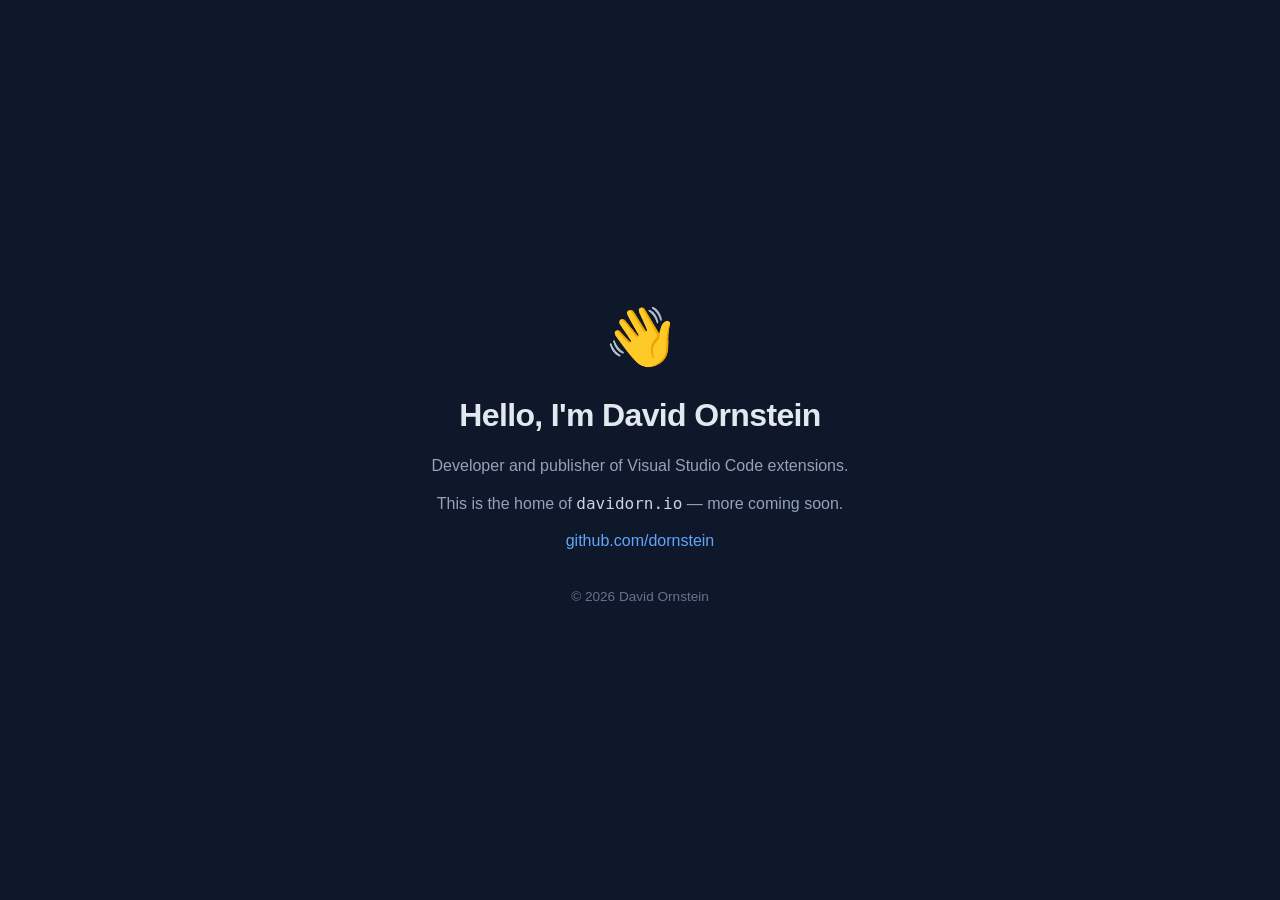
==== index.html @ f178be1e "Initial placeholder site for davidorn.io Co-Authored-By: Claude Opus 4.8 <noreply@anthropic.com>" ====
<!DOCTYPE html>
<html lang="en">
<head>
  <meta charset="utf-8" />
  <meta name="viewport" content="width=device-width, initial-scale=1" />
  <title>David Ornstein</title>
  <meta name="description" content="David Ornstein — developer and Visual Studio Code extension publisher." />
  <link rel="icon" href="data:image/svg+xml,<svg xmlns=%22http://www.w3.org/2000/svg%22 viewBox=%220 0 100 100%22><text y=%22.9em%22 font-size=%2290%22>👋</text></svg>" />
  <style>
    :root { color-scheme: light dark; }
    * { box-sizing: border-box; }
    body {
      margin: 0;
      min-height: 100vh;
      display: grid;
      place-items: center;
      font-family: -apple-system, BlinkMacSystemFont, "Segoe UI", Roboto, Helvetica, Arial, sans-serif;
      background: #0f172a;
      color: #e2e8f0;
      line-height: 1.6;
    }
    main {
      max-width: 36rem;
      padding: 2rem 1.5rem;
      text-align: center;
    }
    .wave { font-size: 3.5rem; display: block; margin-bottom: 0.5rem; }
    h1 { font-size: 2rem; margin: 0 0 0.5rem; letter-spacing: -0.02em; }
    p { margin: 0.75rem 0; color: #94a3b8; }
    a { color: #60a5fa; text-decoration: none; }
    a:hover { text-decoration: underline; }
    .domain { font-family: ui-monospace, "SF Mono", Menlo, Consolas, monospace; color: #cbd5e1; }
    footer { margin-top: 2rem; font-size: 0.85rem; color: #64748b; }
  </style>
</head>
<body>
  <main>
    <span class="wave" role="img" aria-label="waving hand">👋</span>
    <h1>Hello, I'm David Ornstein</h1>
    <p>Developer and publisher of Visual Studio Code extensions.</p>
    <p>This is the home of <span class="domain">davidorn.io</span> — more coming soon.</p>
    <p><a href="https://github.com/dornstein">github.com/dornstein</a></p>
    <footer>© <span id="year"></span> David Ornstein</footer>
  </main>
  <script>document.getElementById("year").textContent = new Date().getFullYear();</script>
</body>
</html>
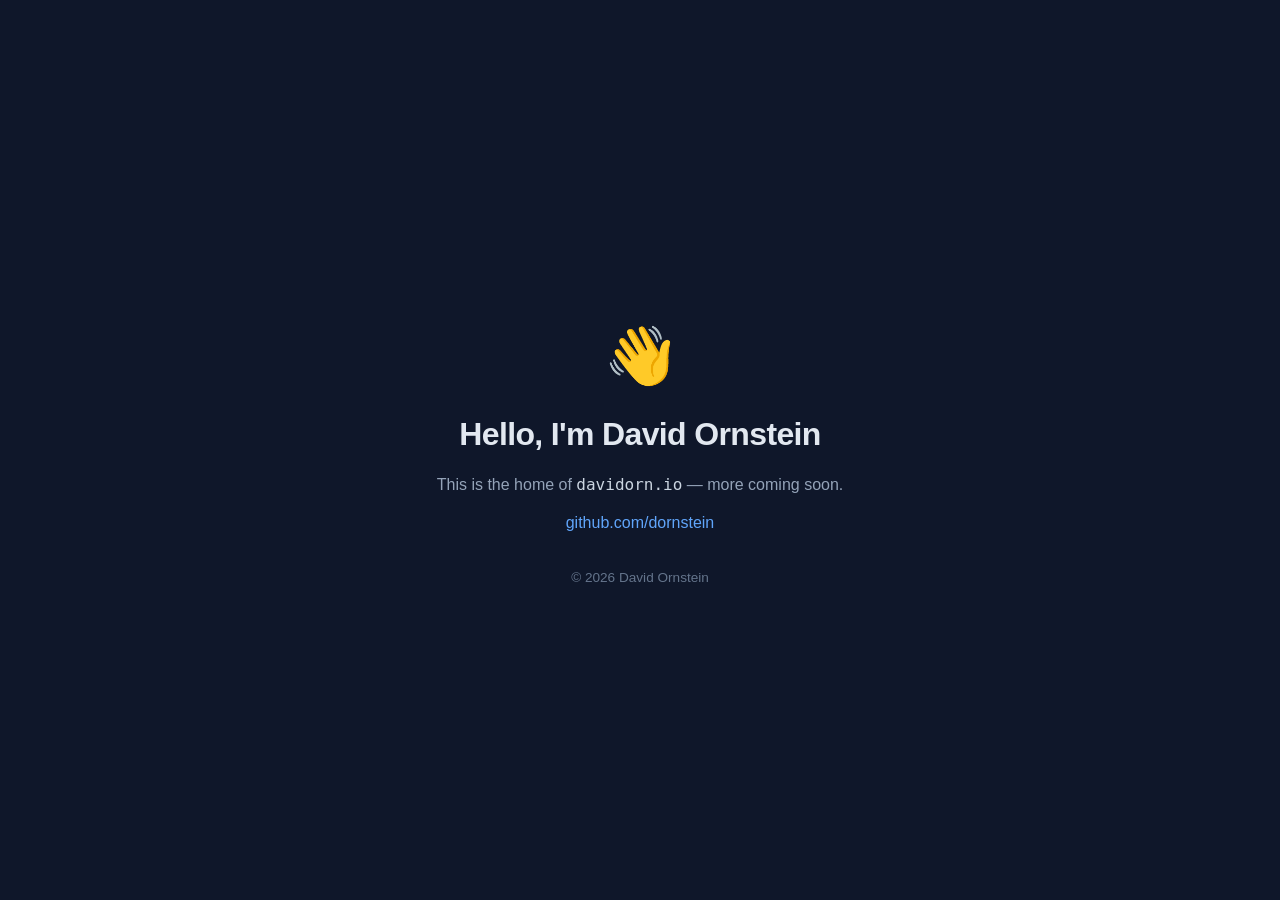
==== commit 6df5e9ec: "Remove VS Code publisher tagline from page Co-Authored-By: Claude Opus 4.8 <noreply@anthropic.com>" ====
--- a/index.html
+++ b/index.html
@@ -4,7 +4,7 @@
   <meta charset="utf-8" />
   <meta name="viewport" content="width=device-width, initial-scale=1" />
   <title>David Ornstein</title>
-  <meta name="description" content="David Ornstein — developer and Visual Studio Code extension publisher." />
+  <meta name="description" content="David Ornstein — personal site." />
   <link rel="icon" href="data:image/svg+xml,<svg xmlns=%22http://www.w3.org/2000/svg%22 viewBox=%220 0 100 100%22><text y=%22.9em%22 font-size=%2290%22>👋</text></svg>" />
   <style>
     :root { color-scheme: light dark; }
@@ -37,7 +37,6 @@
   <main>
     <span class="wave" role="img" aria-label="waving hand">👋</span>
     <h1>Hello, I'm David Ornstein</h1>
-    <p>Developer and publisher of Visual Studio Code extensions.</p>
     <p>This is the home of <span class="domain">davidorn.io</span> — more coming soon.</p>
     <p><a href="https://github.com/dornstein">github.com/dornstein</a></p>
     <footer>© <span id="year"></span> David Ornstein</footer>
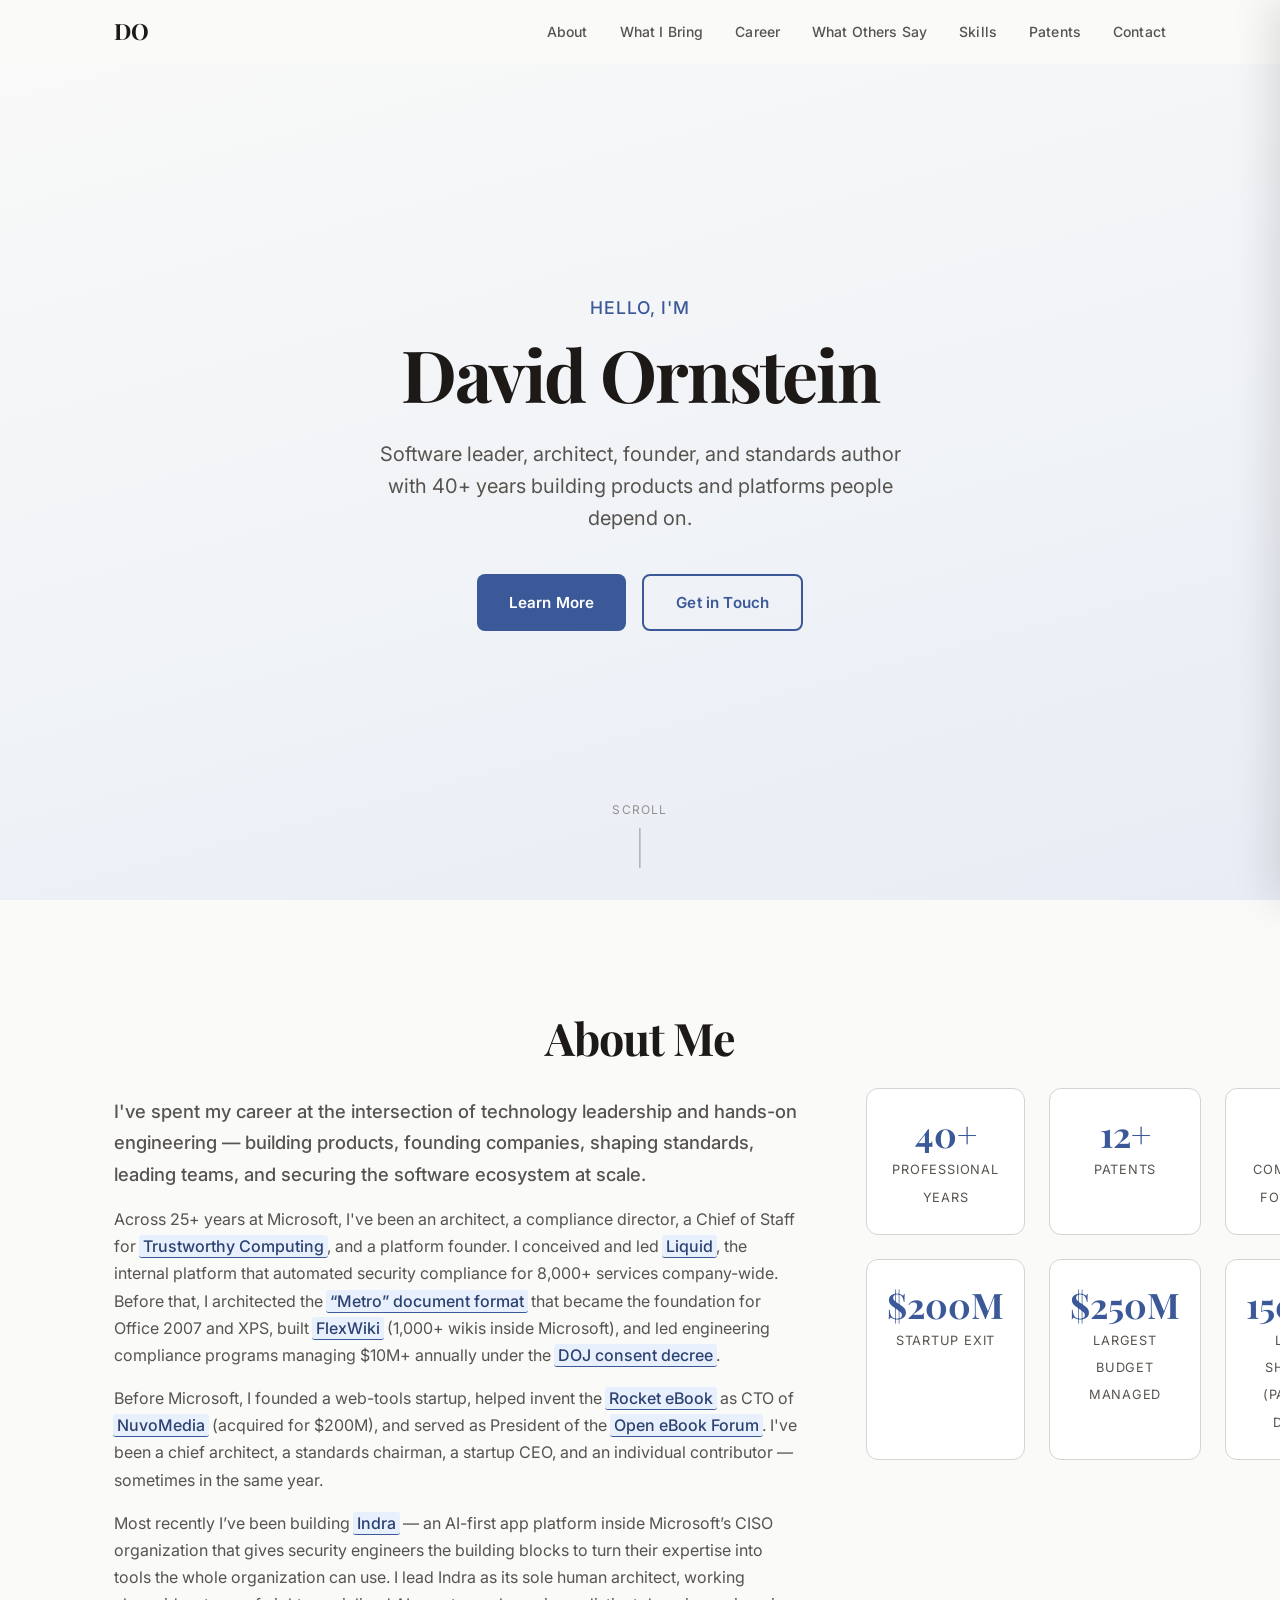
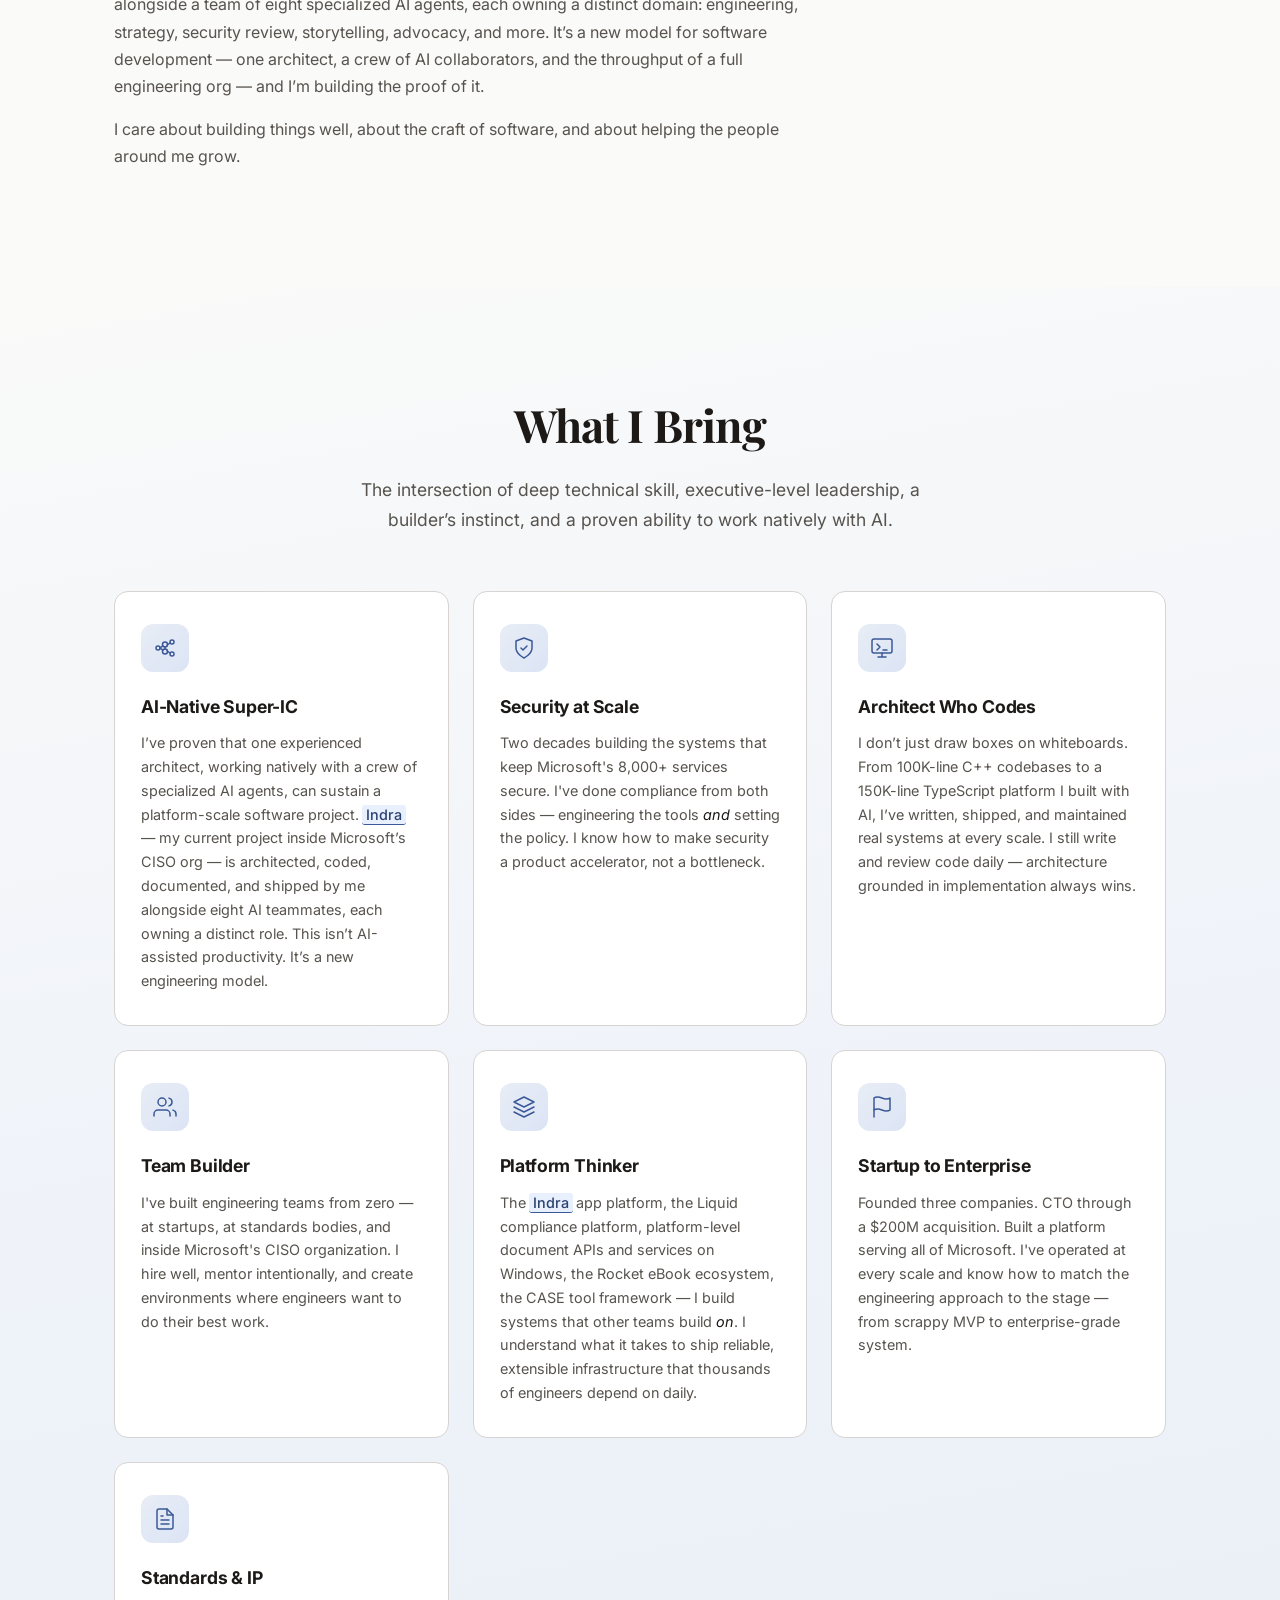
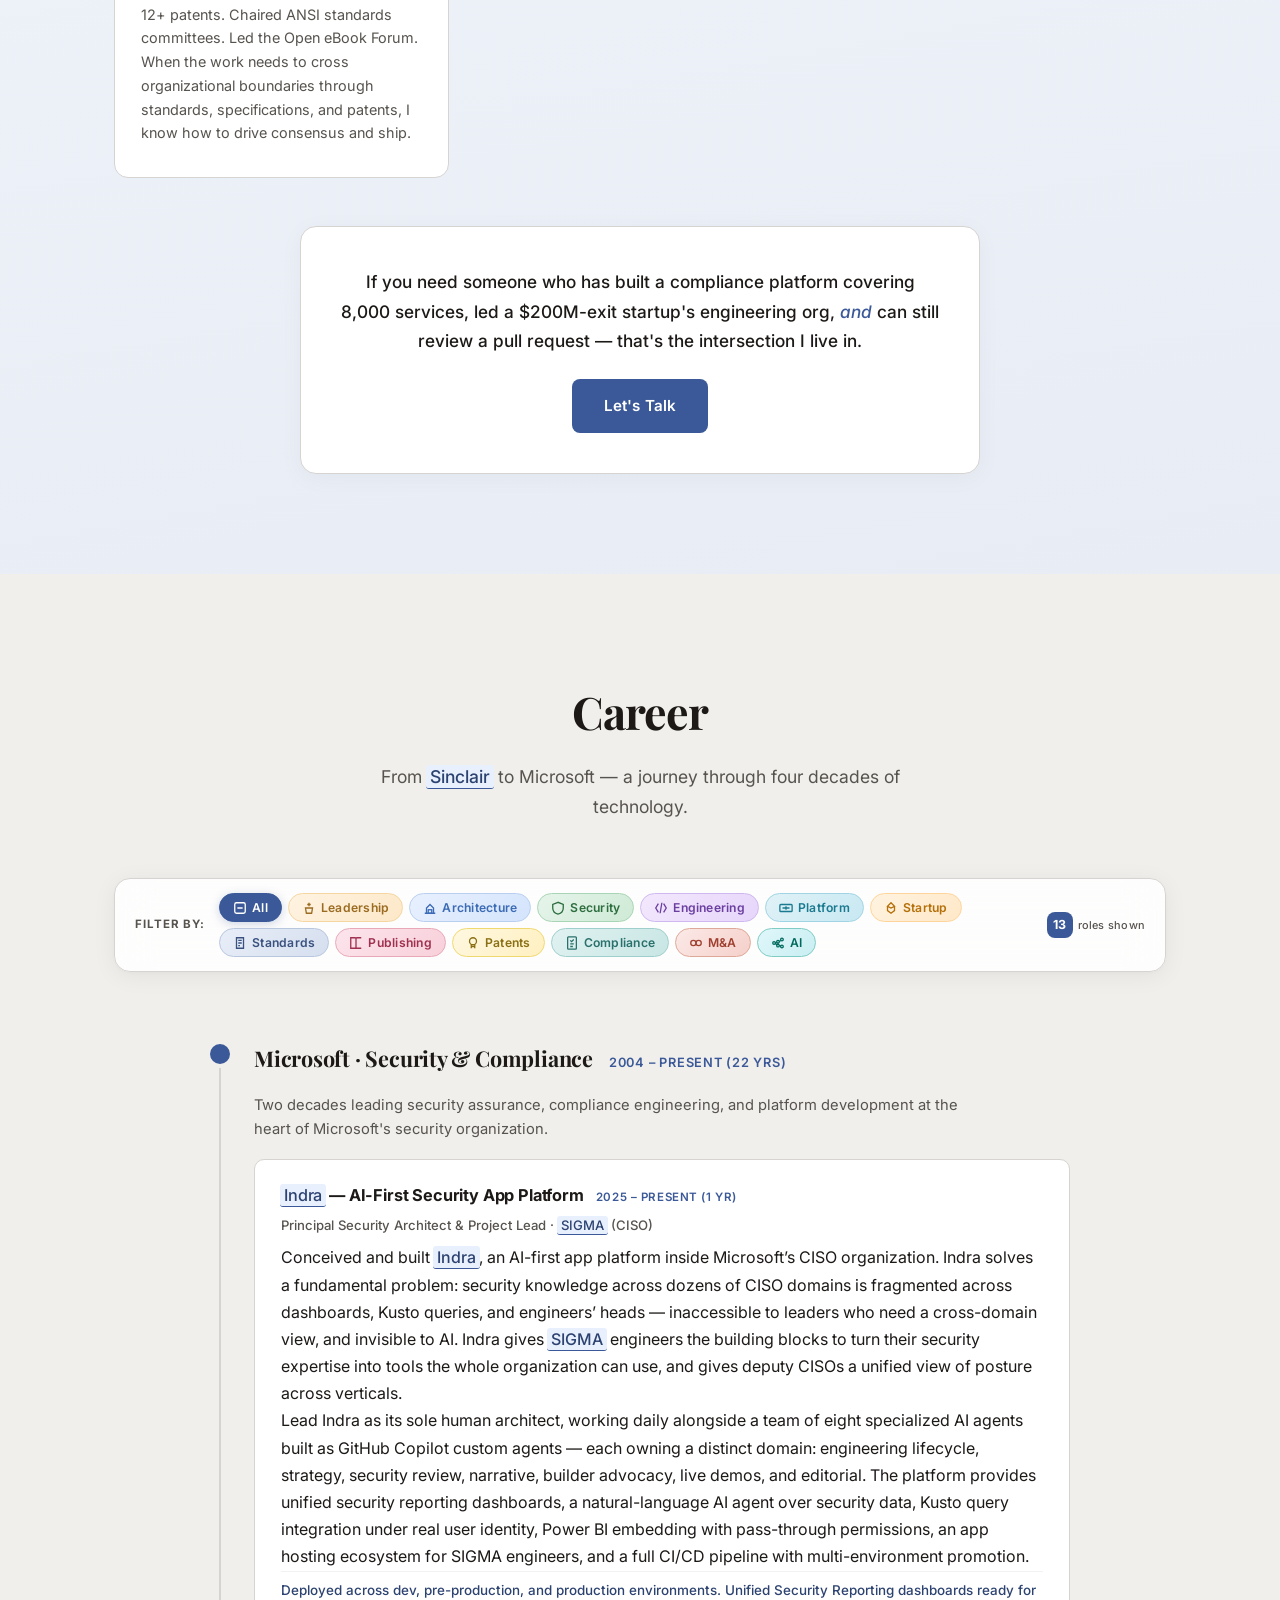
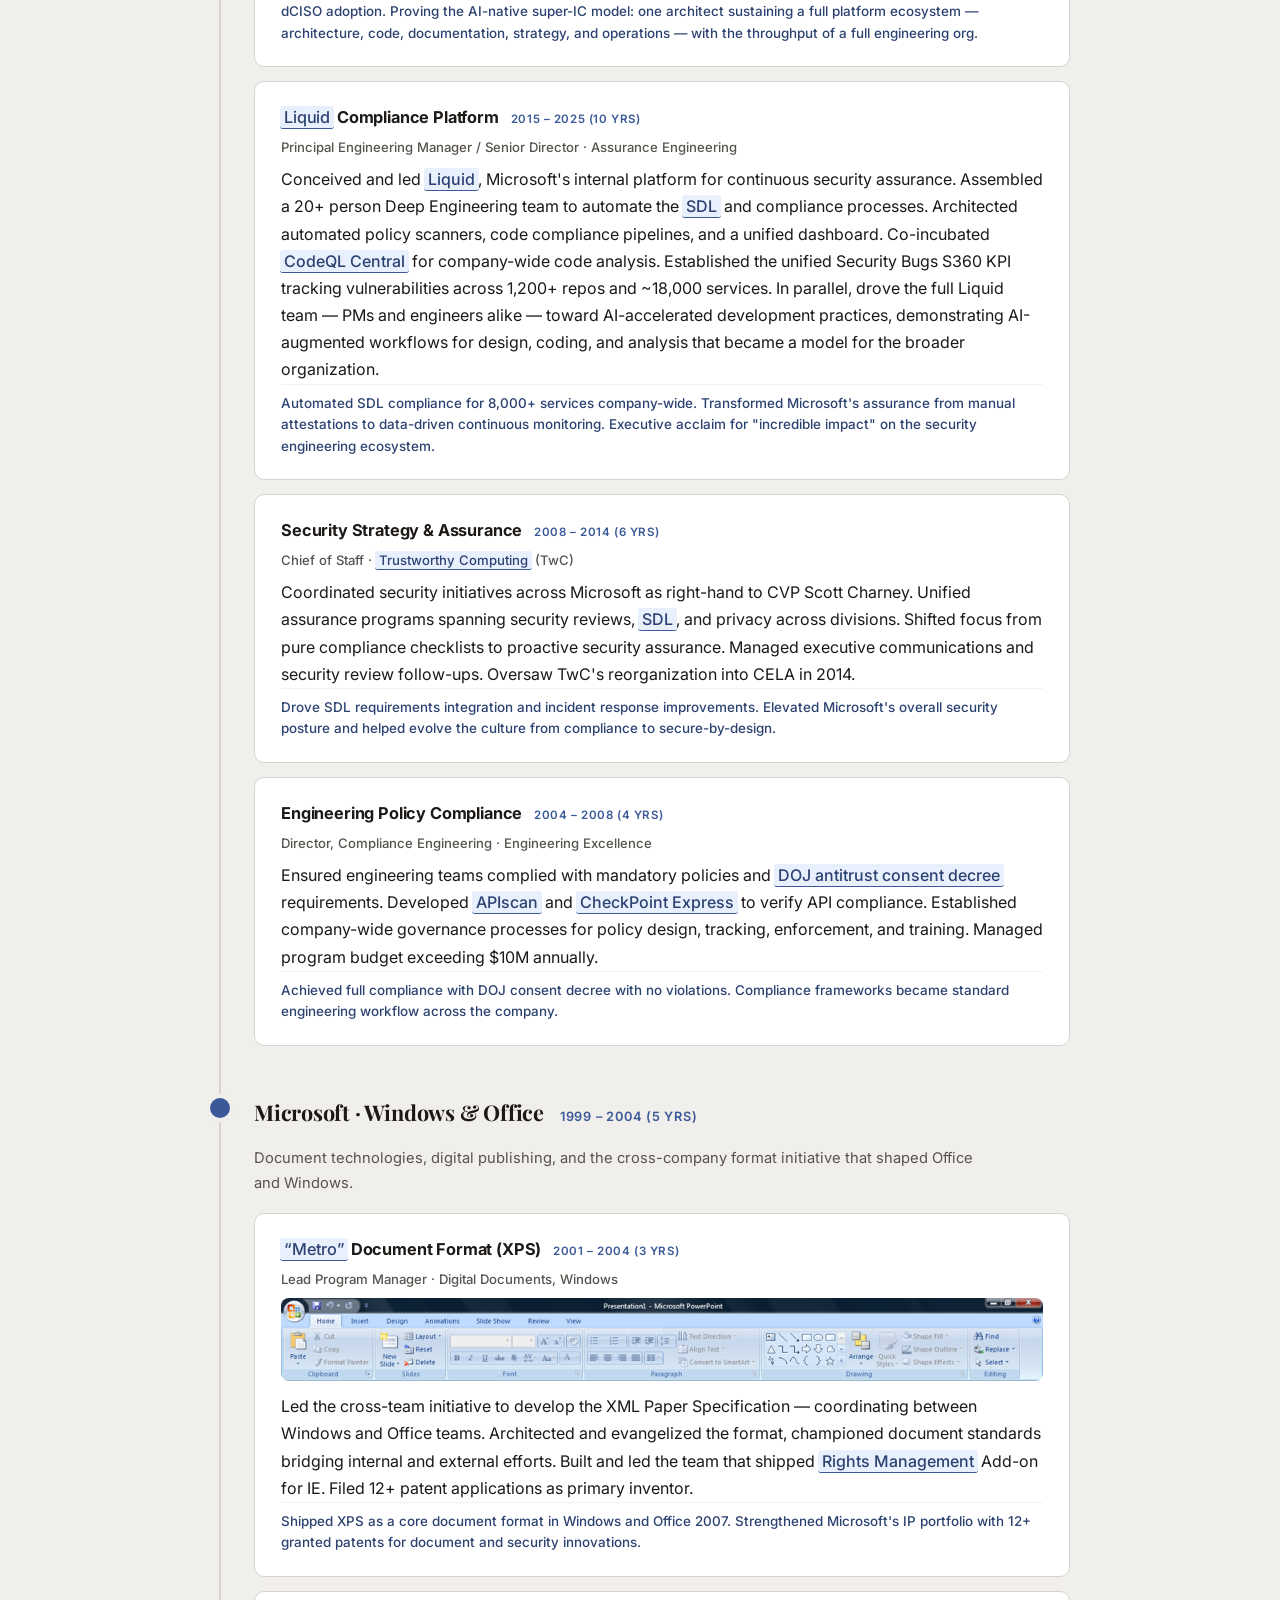
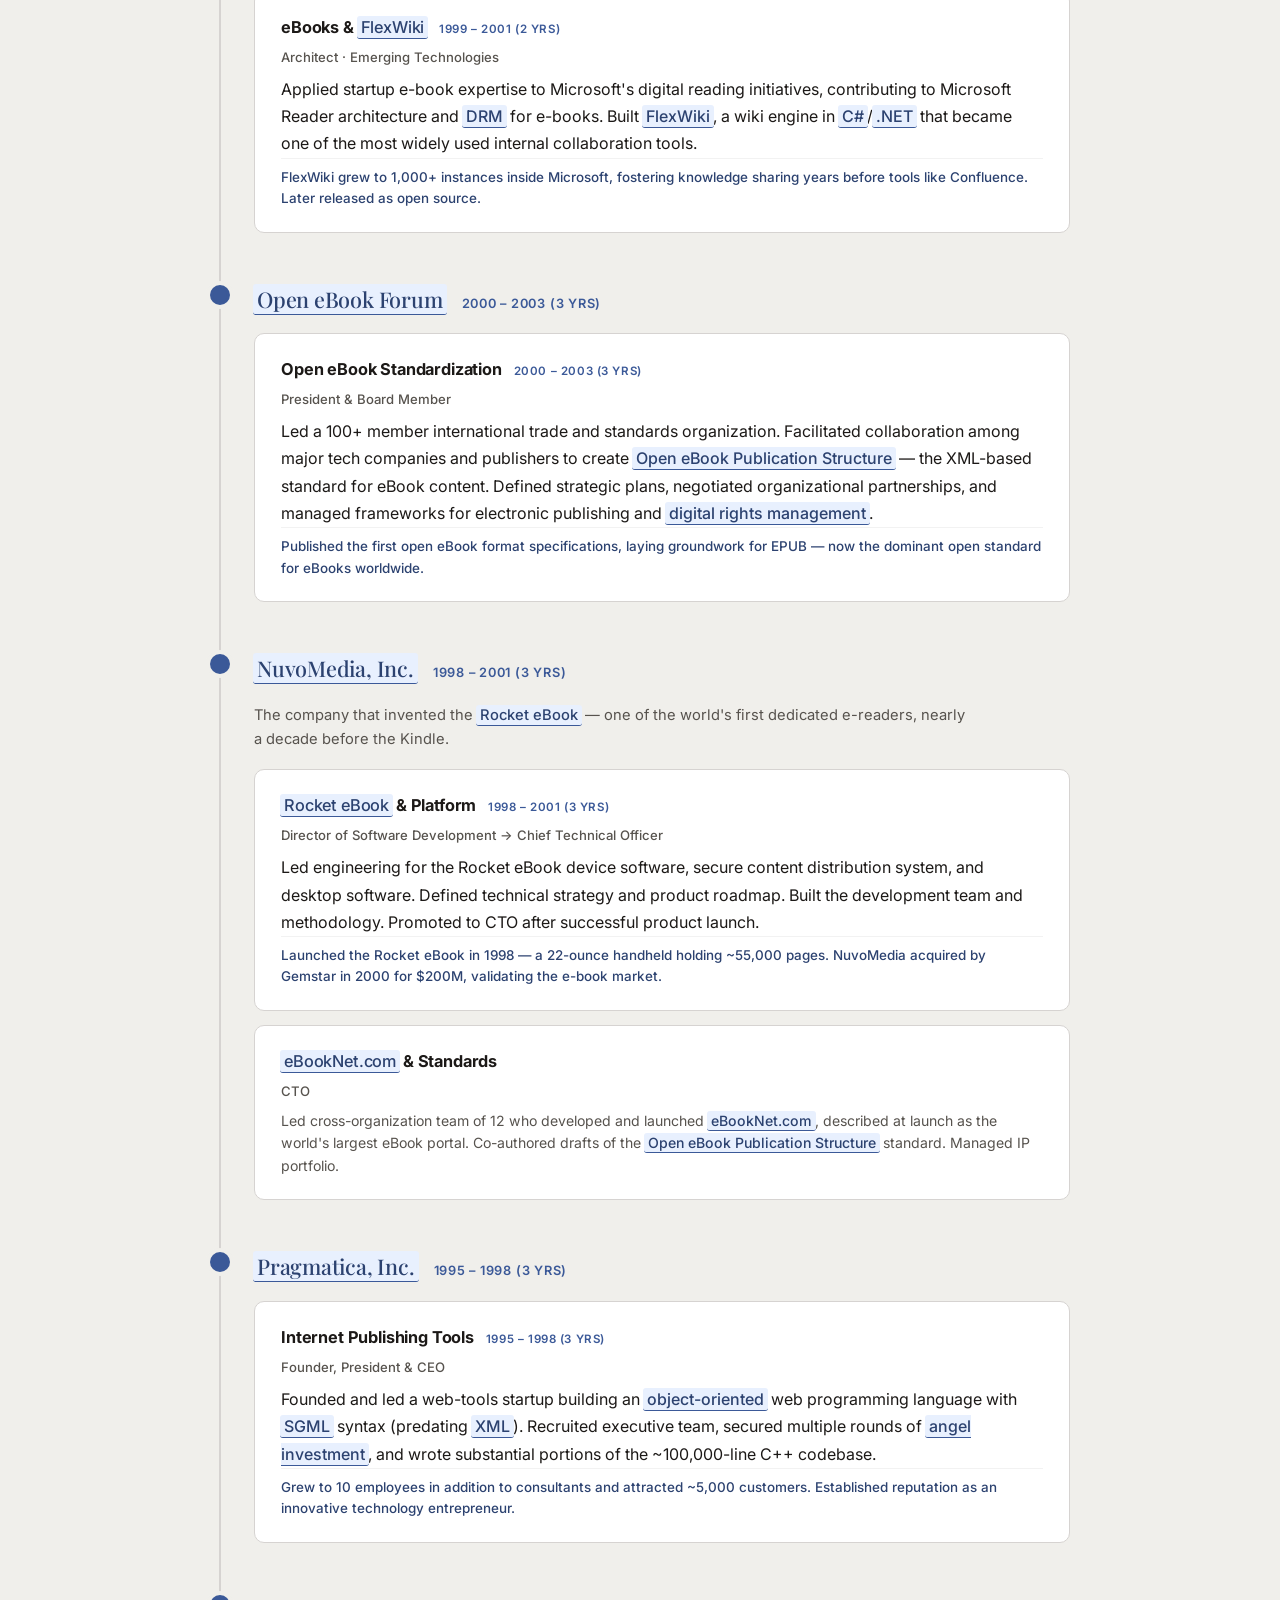
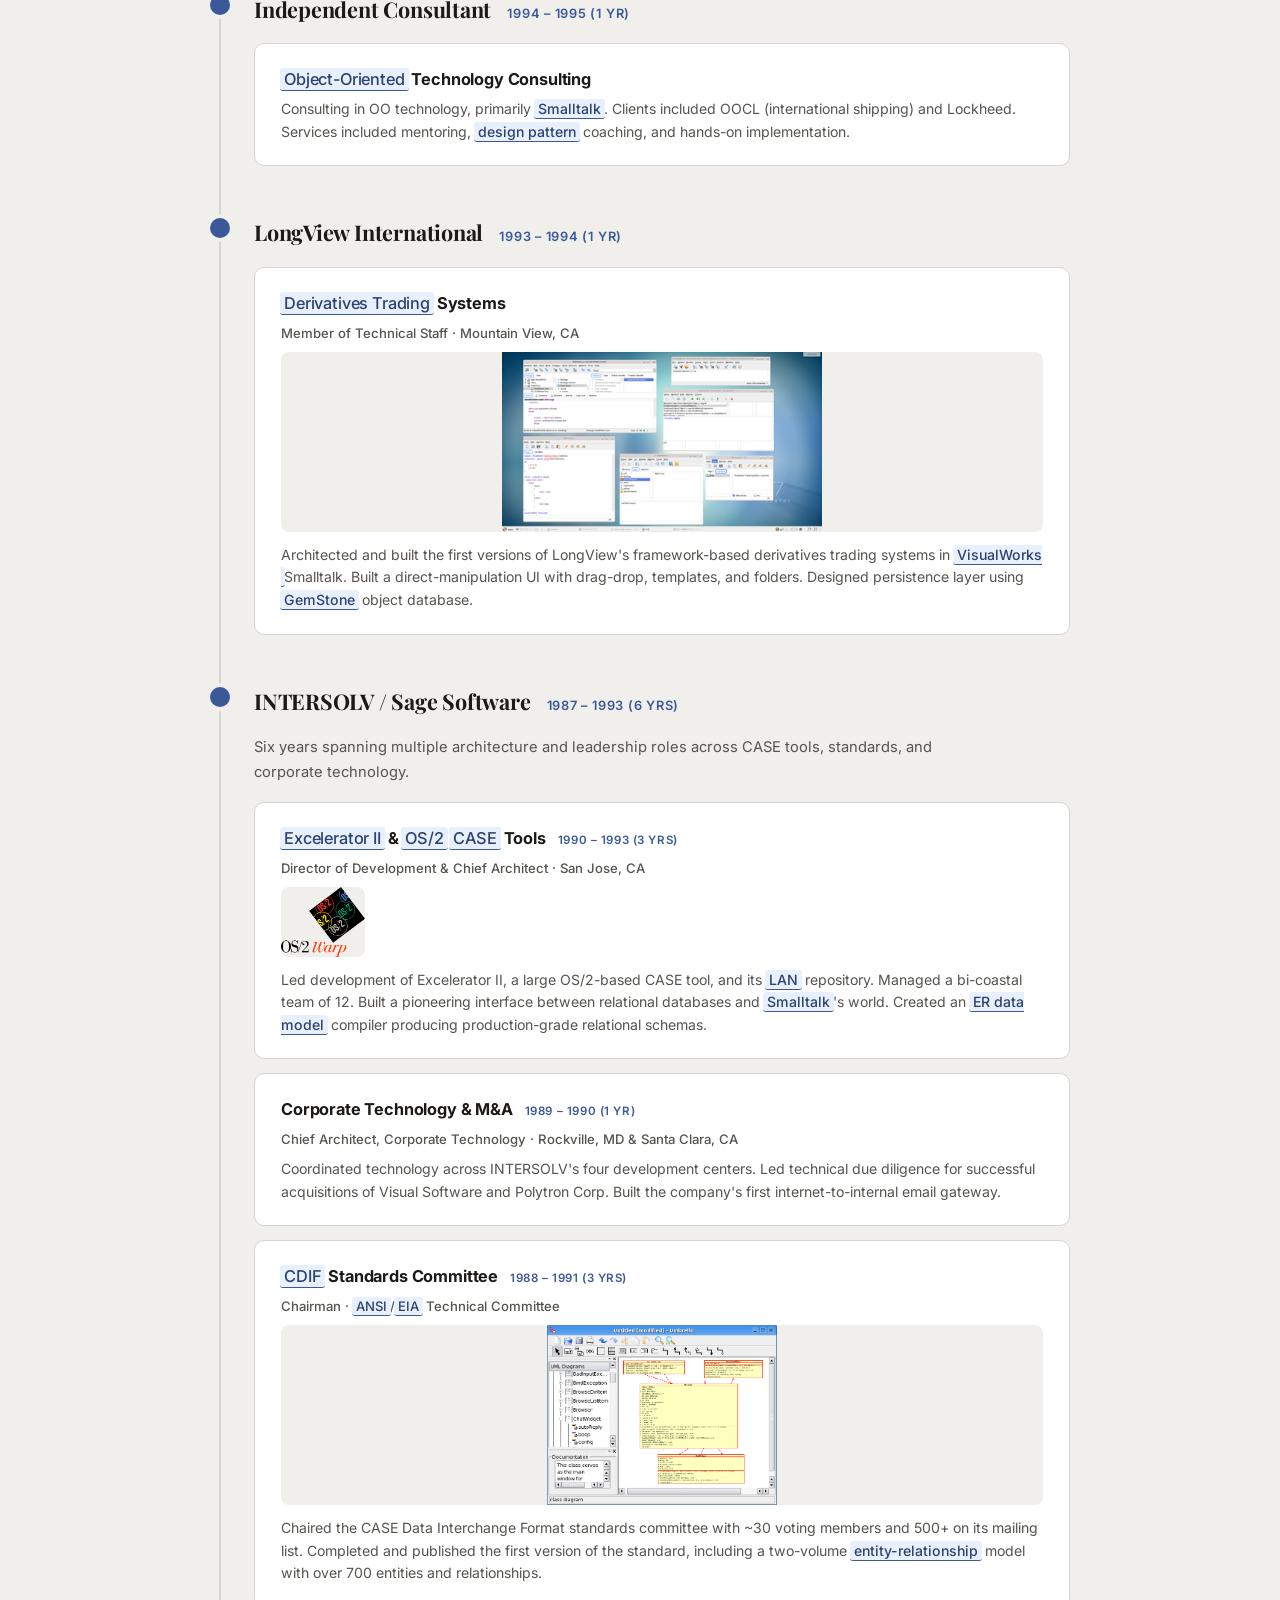
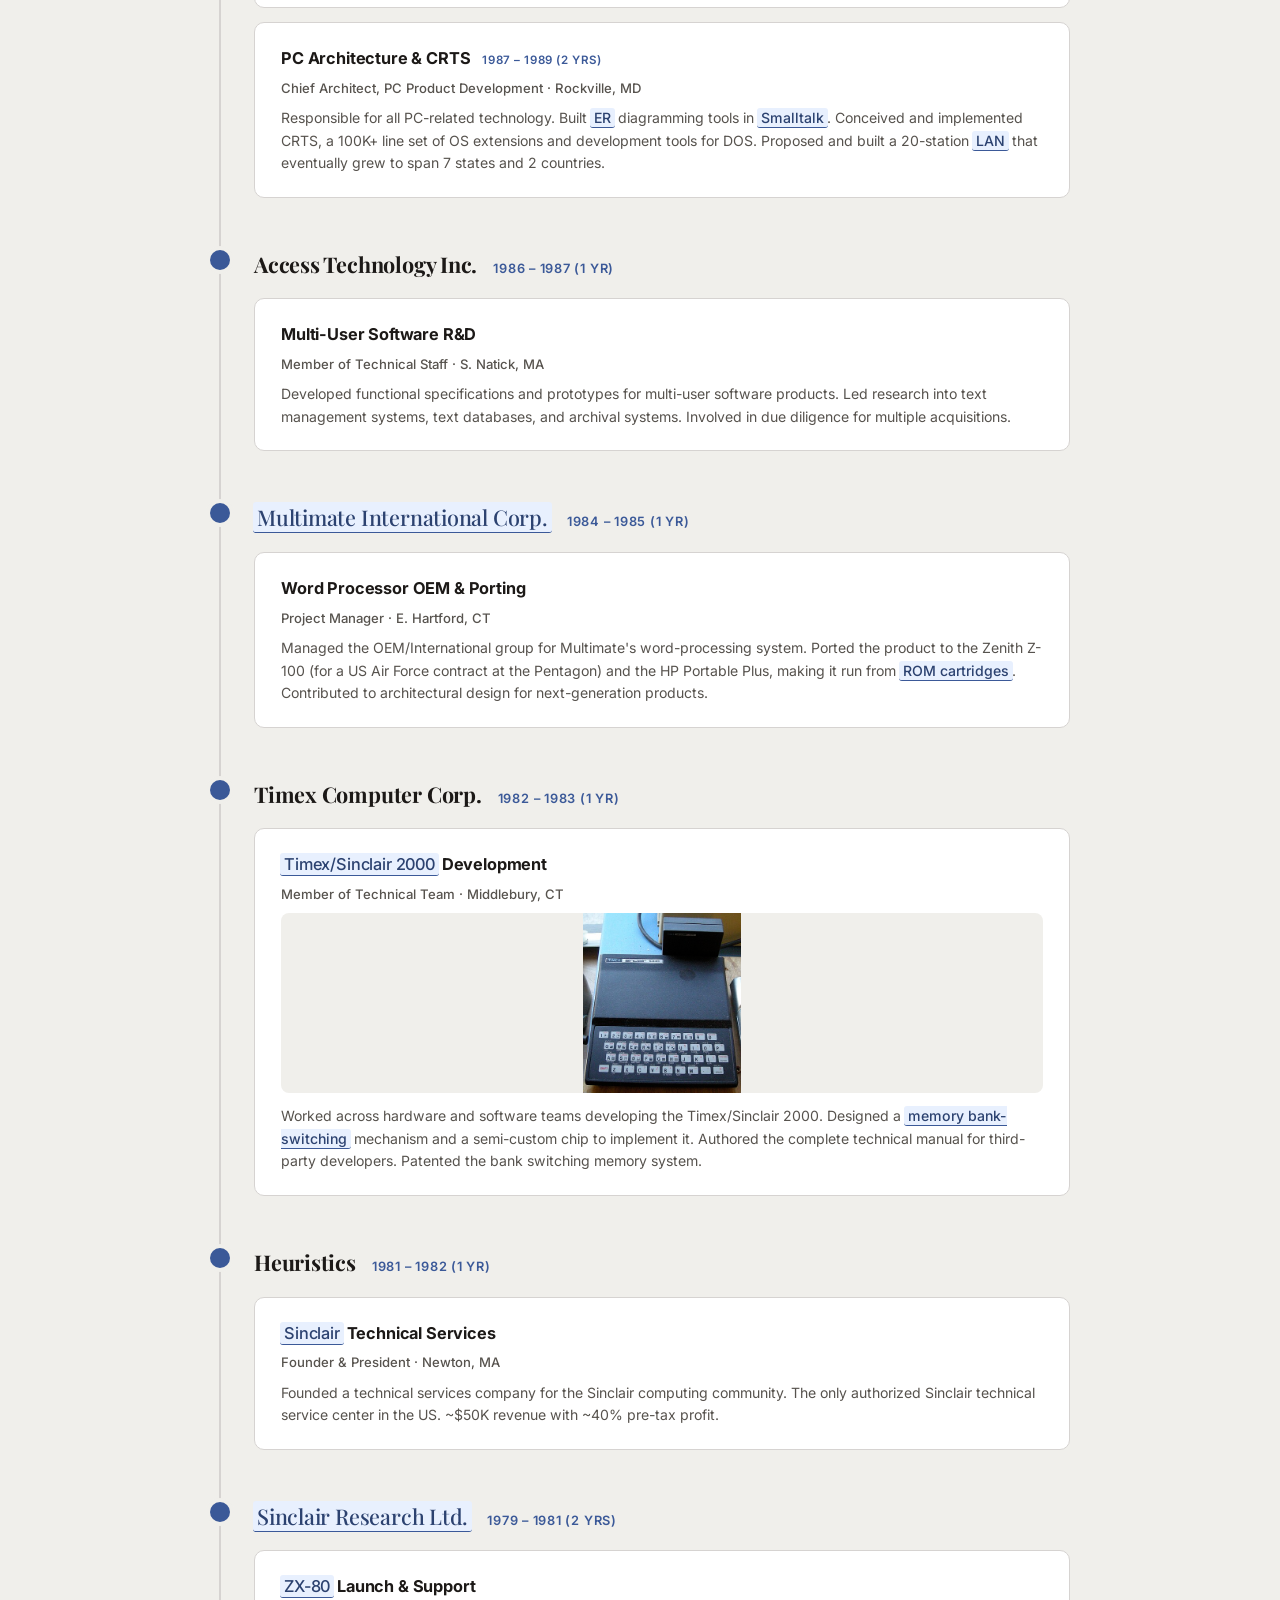
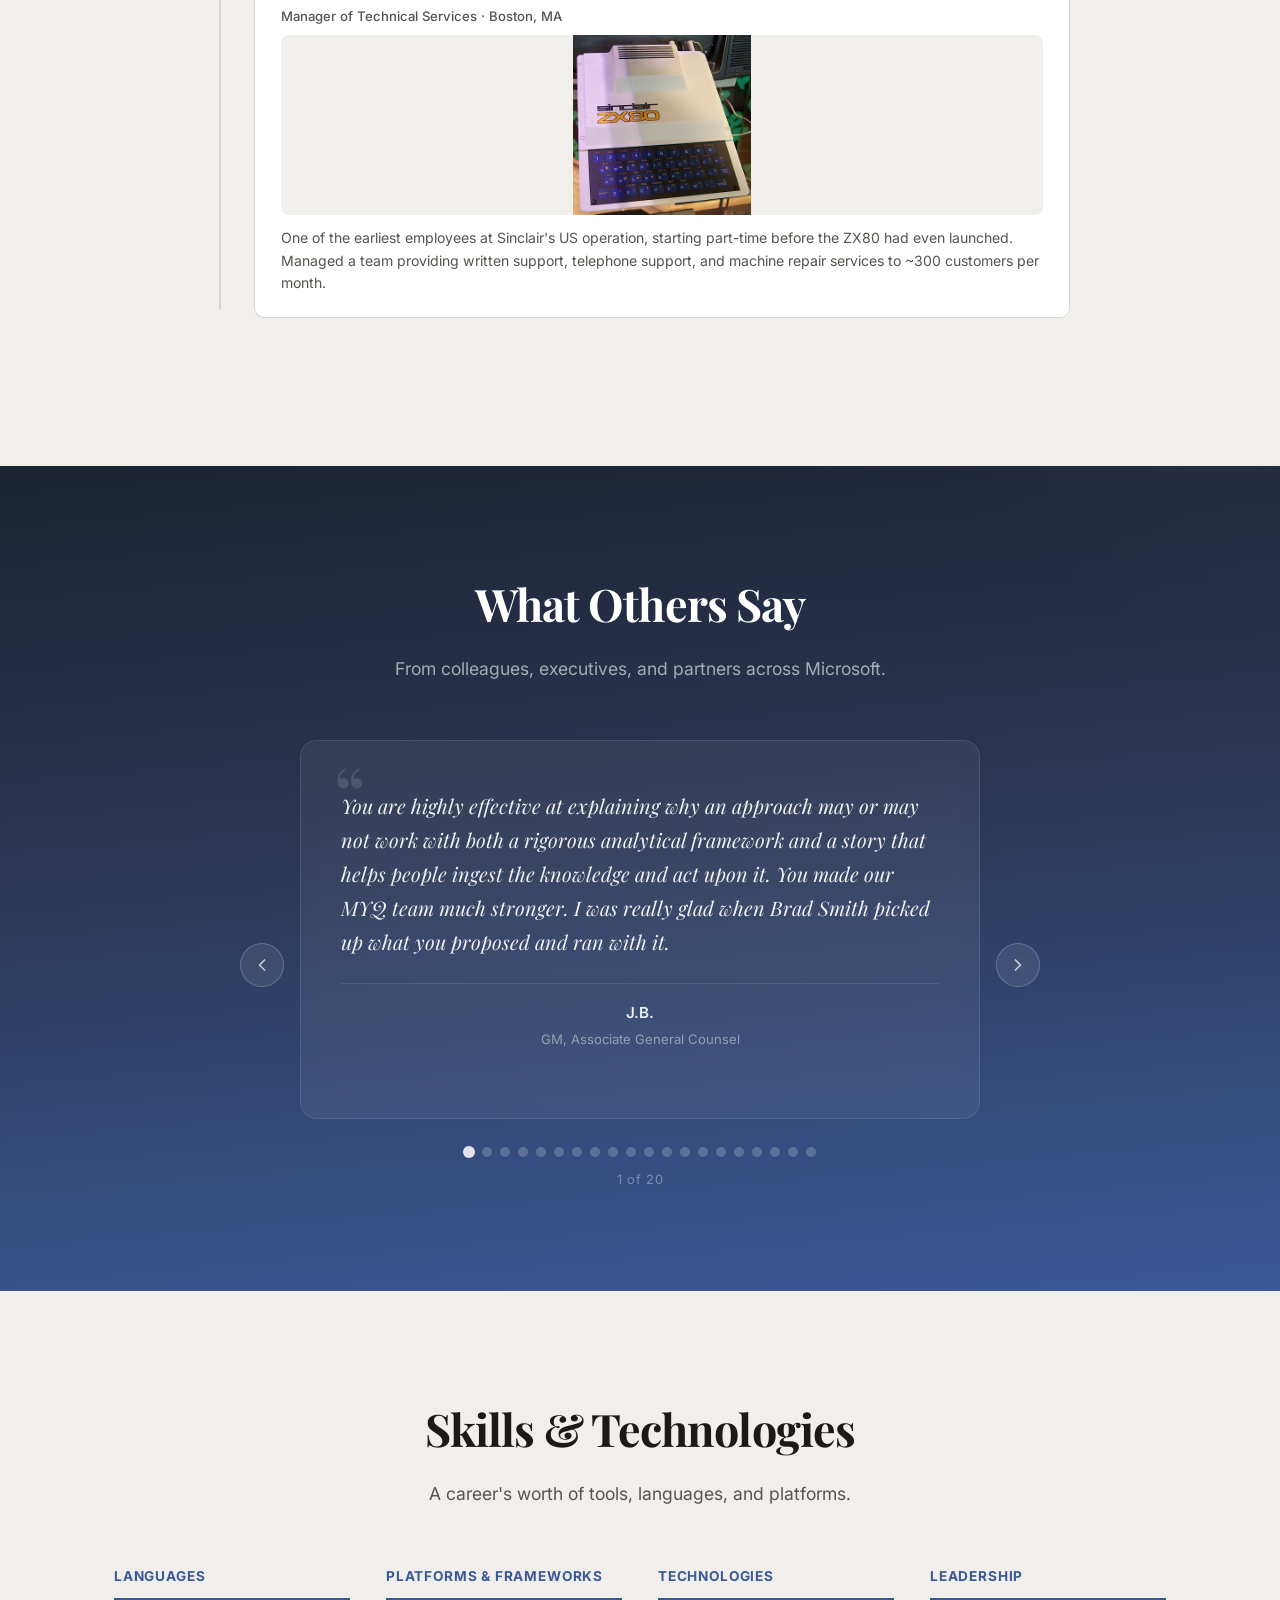
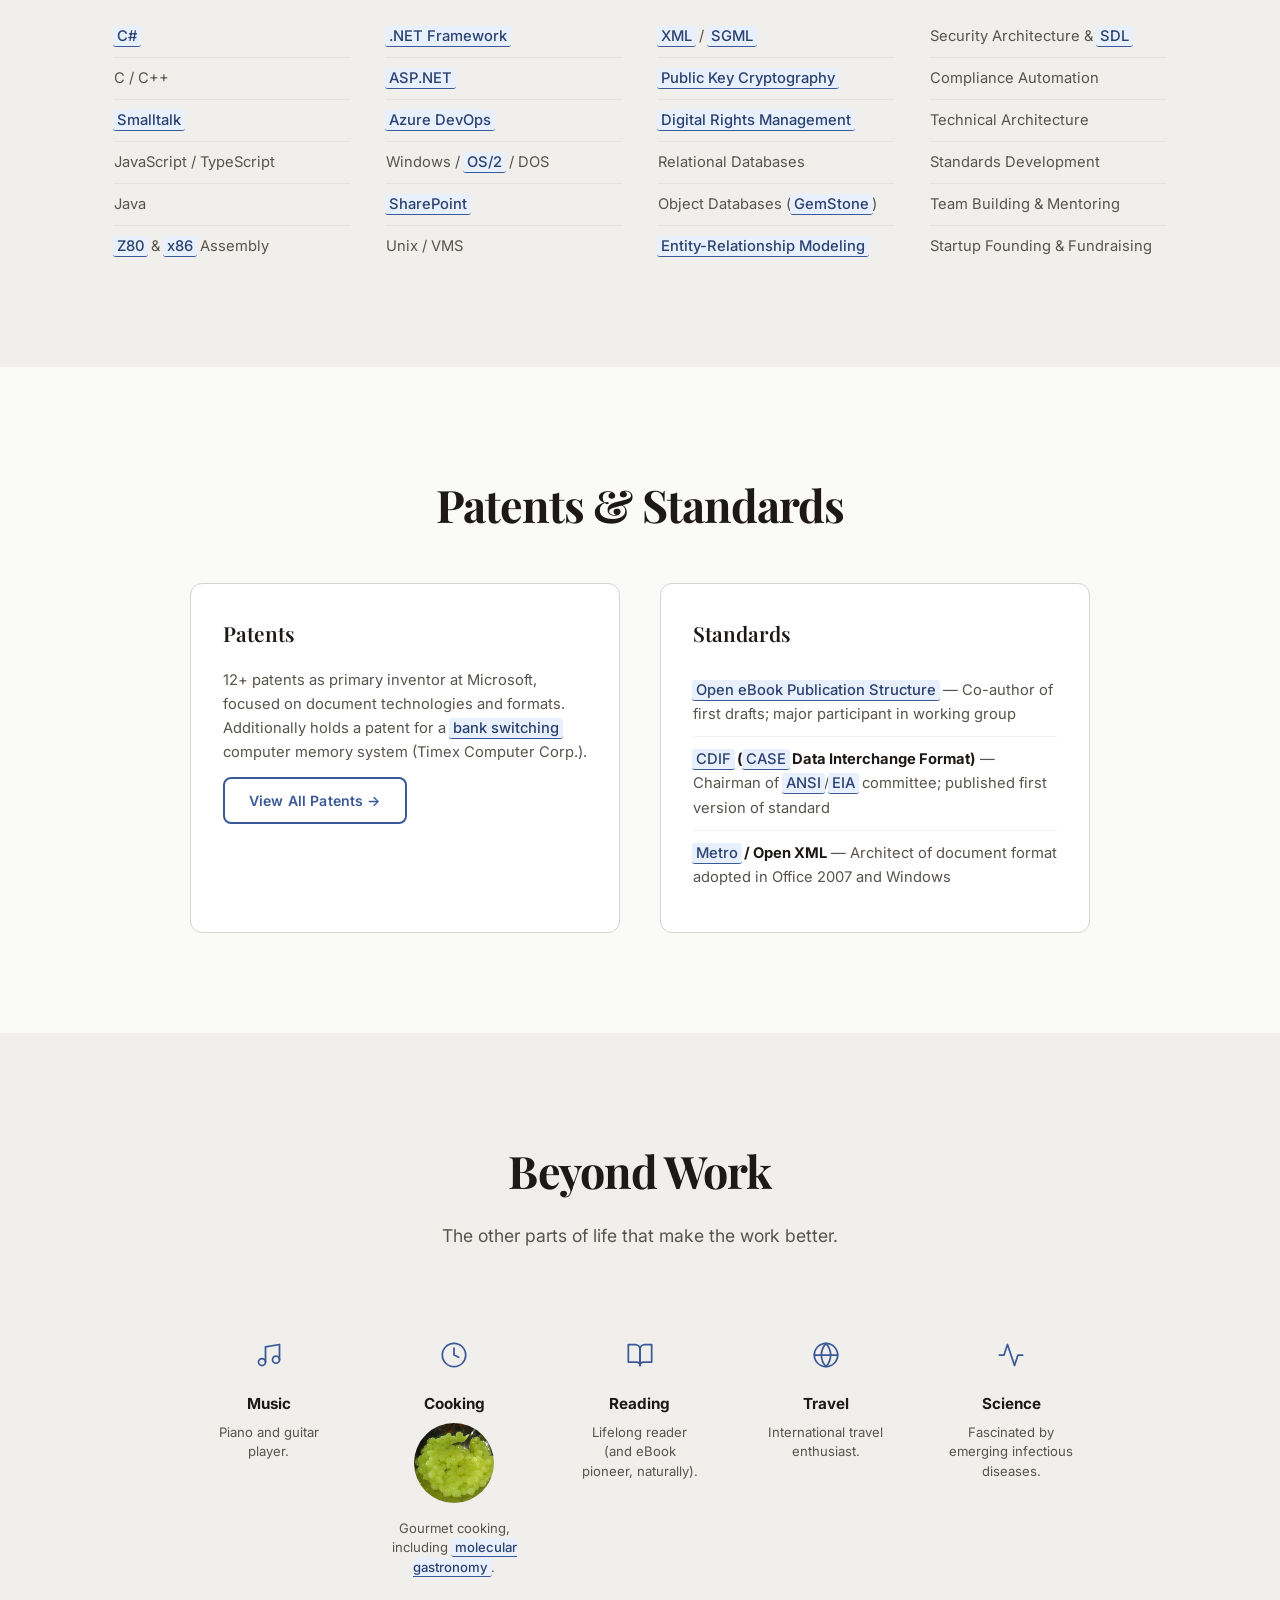
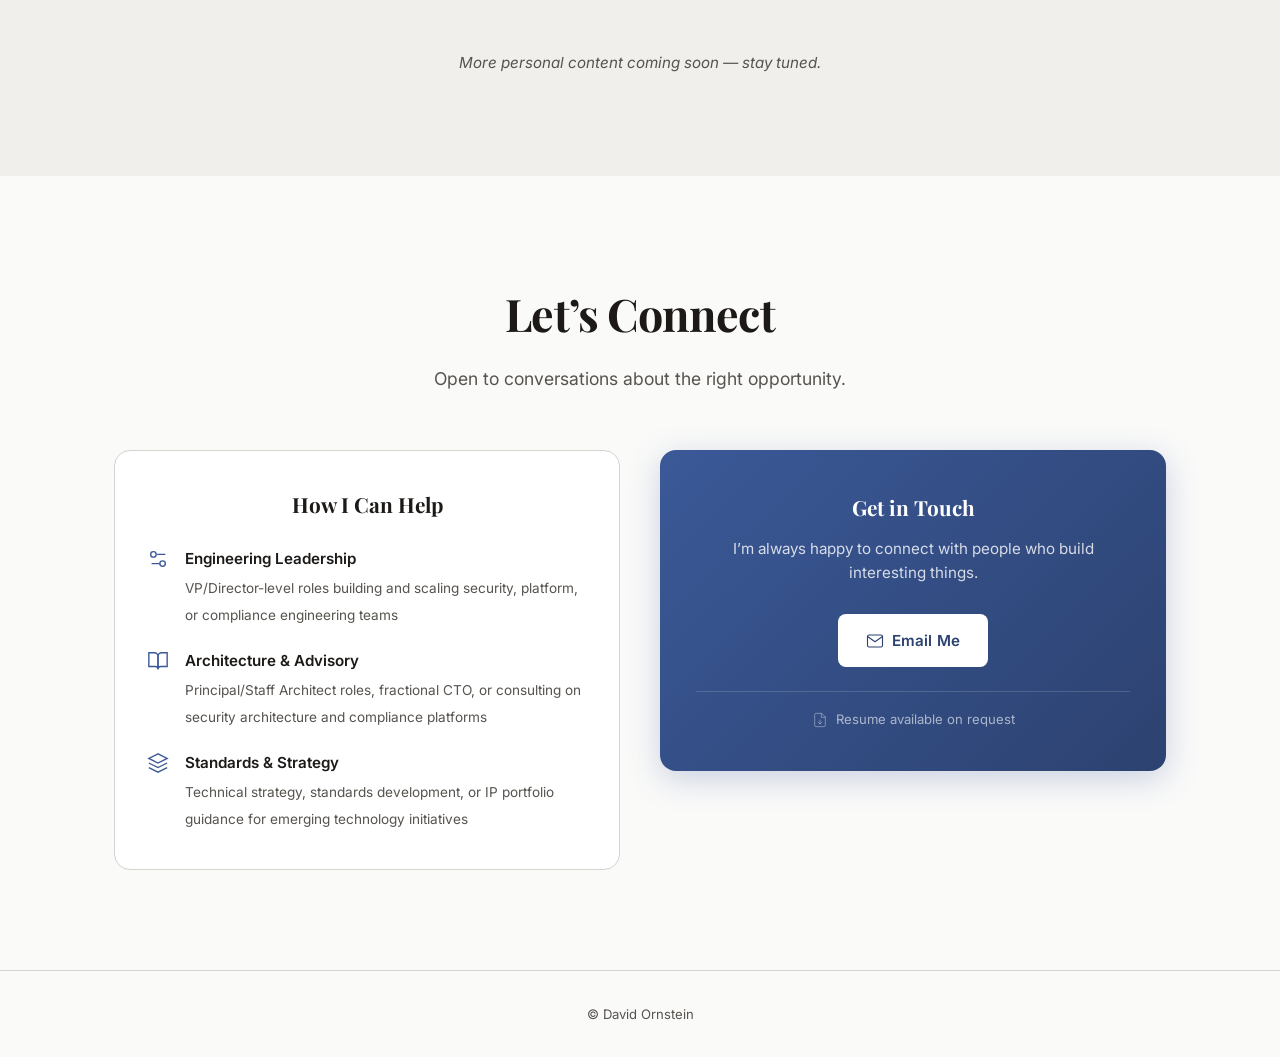
==== commit 43c7a587: "Migrate full portfolio site from dornstein/about Replace the placeholder home page with the complete" ====
--- a/index.html
+++ b/index.html
@@ -1,46 +1,1013 @@
 <!DOCTYPE html>
 <html lang="en">
 <head>
-  <meta charset="utf-8" />
-  <meta name="viewport" content="width=device-width, initial-scale=1" />
+  <meta charset="UTF-8">
+  <meta name="viewport" content="width=device-width, initial-scale=1.0">
   <title>David Ornstein</title>
-  <meta name="description" content="David Ornstein — personal site." />
-  <link rel="icon" href="data:image/svg+xml,<svg xmlns=%22http://www.w3.org/2000/svg%22 viewBox=%220 0 100 100%22><text y=%22.9em%22 font-size=%2290%22>👋</text></svg>" />
-  <style>
-    :root { color-scheme: light dark; }
-    * { box-sizing: border-box; }
-    body {
-      margin: 0;
-      min-height: 100vh;
-      display: grid;
-      place-items: center;
-      font-family: -apple-system, BlinkMacSystemFont, "Segoe UI", Roboto, Helvetica, Arial, sans-serif;
-      background: #0f172a;
-      color: #e2e8f0;
-      line-height: 1.6;
-    }
-    main {
-      max-width: 36rem;
-      padding: 2rem 1.5rem;
-      text-align: center;
-    }
-    .wave { font-size: 3.5rem; display: block; margin-bottom: 0.5rem; }
-    h1 { font-size: 2rem; margin: 0 0 0.5rem; letter-spacing: -0.02em; }
-    p { margin: 0.75rem 0; color: #94a3b8; }
-    a { color: #60a5fa; text-decoration: none; }
-    a:hover { text-decoration: underline; }
-    .domain { font-family: ui-monospace, "SF Mono", Menlo, Consolas, monospace; color: #cbd5e1; }
-    footer { margin-top: 2rem; font-size: 0.85rem; color: #64748b; }
-  </style>
+  <link rel="stylesheet" href="styles.css">
+  <link rel="preconnect" href="https://fonts.googleapis.com">
+  <link rel="preconnect" href="https://fonts.gstatic.com" crossorigin>
+  <link href="https://fonts.googleapis.com/css2?family=Inter:wght@300;400;500;600;700&family=Playfair+Display:wght@400;600;700&display=swap" rel="stylesheet">
 </head>
 <body>
-  <main>
-    <span class="wave" role="img" aria-label="waving hand">👋</span>
-    <h1>Hello, I'm David Ornstein</h1>
-    <p>This is the home of <span class="domain">davidorn.io</span> — more coming soon.</p>
-    <p><a href="https://github.com/dornstein">github.com/dornstein</a></p>
-    <footer>© <span id="year"></span> David Ornstein</footer>
-  </main>
-  <script>document.getElementById("year").textContent = new Date().getFullYear();</script>
+  <nav id="nav">
+    <div class="nav-inner">
+      <a href="#" class="nav-logo">DO</a>
+      <button class="nav-toggle" aria-label="Toggle navigation">
+        <span></span><span></span><span></span>
+      </button>
+      <ul class="nav-links">
+        <li><a href="#about">About</a></li>
+        <li><a href="#value">What I Bring</a></li>
+        <li><a href="#career">Career</a></li>
+        <li><a href="#testimonials">What Others Say</a></li>
+        <li><a href="#skills">Skills</a></li>
+        <li><a href="#patents">Patents</a></li>
+        <li><a href="#contact">Contact</a></li>
+      </ul>
+    </div>
+  </nav>
+
+  <header id="hero">
+    <div class="hero-content">
+      <p class="hero-greeting">Hello, I'm</p>
+      <h1 class="hero-name">David Ornstein</h1>
+      <p class="hero-tagline">Software leader, architect, founder, and standards author with 40+ years building products and platforms people depend on.</p>
+      <div class="hero-cta">
+        <a href="#about" class="btn btn-primary">Learn More</a>
+        <a href="#contact" class="btn btn-outline">Get in Touch</a>
+      </div>
+    </div>
+    <div class="hero-scroll-hint">
+      <span>scroll</span>
+      <div class="scroll-line"></div>
+    </div>
+  </header>
+
+  <section id="about" class="section">
+    <div class="container">
+      <h2 class="section-title">About Me</h2>
+      <div class="about-grid">
+        <div class="about-text">
+          <p class="about-lead">I've spent my career at the intersection of technology leadership and hands-on engineering &mdash; building products, founding companies, shaping standards, leading teams, and securing the software ecosystem at scale.</p>
+          <p>Across 25+ years at Microsoft, I've been an architect, a compliance director, a Chief of Staff for <span class="term" data-term="trustworthy-computing">Trustworthy Computing</span>, and a platform founder. I conceived and led <span class="term" data-term="liquid">Liquid</span>, the internal platform that automated security compliance for 8,000+ services company-wide. Before that, I architected the <span class="term" data-term="metro">&ldquo;Metro&rdquo; document format</span> that became the foundation for Office 2007 and XPS, built <span class="term" data-term="flexwiki">FlexWiki</span> (1,000+ wikis inside Microsoft), and led engineering compliance programs managing $10M+ annually under the <span class="term" data-term="consent-decree">DOJ consent decree</span>.</p>
+          <p>Before Microsoft, I founded a web-tools startup, helped invent the <span class="term" data-term="rocket-ebook">Rocket eBook</span> as CTO of <span class="term" data-term="nuvomedia">NuvoMedia</span> (acquired for $200M), and served as President of the <span class="term" data-term="oebf">Open eBook Forum</span>. I've been a chief architect, a standards chairman, a startup CEO, and an individual contributor &mdash; sometimes in the same year.</p>
+          <p>Most recently I&rsquo;ve been building <span class="term" data-term="indra">Indra</span> &mdash; an AI-first app platform inside Microsoft&rsquo;s CISO organization that gives security engineers the building blocks to turn their expertise into tools the whole organization can use. I lead Indra as its sole human architect, working alongside a team of eight specialized AI agents, each owning a distinct domain: engineering, strategy, security review, storytelling, advocacy, and more. It&rsquo;s a new model for software development &mdash; one architect, a crew of AI collaborators, and the throughput of a full engineering org &mdash; and I&rsquo;m building the proof of it.</p>
+          <p>I care about building things well, about the craft of software, and about helping the people around me grow.</p>
+        </div>
+        <div class="about-stats">
+          <div class="stat" data-term="stat-years">
+            <span class="stat-number">40+</span>
+            <span class="stat-label">Professional Years</span>
+          </div>
+          <div class="stat" data-term="stat-patents">
+            <span class="stat-number">12+</span>
+            <span class="stat-label">Patents</span>
+          </div>
+          <div class="stat" data-term="stat-companies">
+            <span class="stat-number">3</span>
+            <span class="stat-label">Companies Founded</span>
+          </div>
+          <div class="stat" data-term="stat-services">
+            <span class="stat-number">8K+</span>
+            <span class="stat-label">Services Secured</span>
+          </div>
+          <div class="stat" data-term="stat-exit">
+            <span class="stat-number">$200M</span>
+            <span class="stat-label">Startup Exit</span>
+          </div>
+          <div class="stat" data-term="stat-budget">
+            <span class="stat-number">$250M</span>
+            <span class="stat-label">Largest Budget Managed</span>
+          </div>
+          <div class="stat" data-term="stat-lines">
+            <span class="stat-number">150K+</span>
+            <span class="stat-label">Lines Shipped (Past 60 Days)</span>
+          </div>
+          <div class="stat" data-term="stat-engineers">
+            <span class="stat-number">50+</span>
+            <span class="stat-label">Engineers Led</span>
+          </div>
+        </div>
+      </div>
+    </div>
+  </section>
+
+  <!-- ===== What I Bring — Value Proposition ===== -->
+  <section id="value" class="section value-section">
+    <div class="container">
+      <h2 class="section-title">What I Bring</h2>
+      <p class="section-subtitle">The intersection of deep technical skill, executive-level leadership, a builder&rsquo;s instinct, and a proven ability to work natively with AI.</p>
+
+      <div class="value-grid">
+        <div class="value-card">
+          <div class="value-icon">
+            <svg viewBox="0 0 24 24" fill="none" stroke="currentColor" stroke-width="1.5" stroke-linecap="round" stroke-linejoin="round"><circle cx="5" cy="12" r="2"/><circle cx="19" cy="6" r="2"/><circle cx="19" cy="18" r="2"/><circle cx="12" cy="8.5" r="2.5"/><circle cx="12" cy="15.5" r="2.5"/><line x1="7" y1="12" x2="9.8" y2="9.8"/><line x1="7" y1="12" x2="9.8" y2="14.2"/><line x1="14.2" y1="9" x2="17" y2="7"/><line x1="14.2" y1="15" x2="17" y2="17"/><line x1="12" y1="11" x2="12" y2="13"/></svg>
+          </div>
+          <h3>AI-Native Super-IC</h3>
+          <p>I&rsquo;ve proven that one experienced architect, working natively with a crew of specialized AI agents, can sustain a platform-scale software project. <span class="term" data-term="indra">Indra</span> &mdash; my current project inside Microsoft&rsquo;s CISO org &mdash; is architected, coded, documented, and shipped by me alongside eight AI teammates, each owning a distinct role. This isn&rsquo;t AI-assisted productivity. It&rsquo;s a new engineering model.</p>
+        </div>
+
+        <div class="value-card">
+          <div class="value-icon">
+            <svg viewBox="0 0 24 24" fill="none" stroke="currentColor" stroke-width="1.5" stroke-linecap="round" stroke-linejoin="round"><path d="M12 22s8-4 8-10V5l-8-3-8 3v7c0 6 8 10 8 10z"/><path d="M9 12l2 2 4-4"/></svg>
+          </div>
+          <h3>Security at Scale</h3>
+          <p>Two decades building the systems that keep Microsoft's 8,000+ services secure. I've done compliance from both sides &mdash; engineering the tools <em>and</em> setting the policy. I know how to make security a product accelerator, not a bottleneck.</p>
+        </div>
+
+        <div class="value-card">
+          <div class="value-icon">
+            <svg viewBox="0 0 24 24" fill="none" stroke="currentColor" stroke-width="1.5" stroke-linecap="round" stroke-linejoin="round"><rect x="2" y="3" width="20" height="14" rx="2"/><path d="M8 21h8M12 17v4"/><path d="M7 8l3 3-3 3M13 14h4"/></svg>
+          </div>
+          <h3>Architect Who Codes</h3>
+          <p>I don&rsquo;t just draw boxes on whiteboards. From 100K-line C++ codebases to a 150K-line TypeScript platform I built with AI, I&rsquo;ve written, shipped, and maintained real systems at every scale. I still write and review code daily &mdash; architecture grounded in implementation always wins.</p>
+        </div>
+
+        <div class="value-card">
+          <div class="value-icon">
+            <svg viewBox="0 0 24 24" fill="none" stroke="currentColor" stroke-width="1.5" stroke-linecap="round" stroke-linejoin="round"><path d="M17 21v-2a4 4 0 0 0-4-4H5a4 4 0 0 0-4 4v2"/><circle cx="9" cy="7" r="4"/><path d="M23 21v-2a4 4 0 0 0-3-3.87M16 3.13a4 4 0 0 1 0 7.75"/></svg>
+          </div>
+          <h3>Team Builder</h3>
+          <p>I've built engineering teams from zero &mdash; at startups, at standards bodies, and inside Microsoft's CISO organization. I hire well, mentor intentionally, and create environments where engineers want to do their best work.</p>
+        </div>
+
+        <div class="value-card">
+          <div class="value-icon">
+            <svg viewBox="0 0 24 24" fill="none" stroke="currentColor" stroke-width="1.5" stroke-linecap="round" stroke-linejoin="round"><path d="M12 2L2 7l10 5 10-5-10-5z"/><path d="M2 17l10 5 10-5"/><path d="M2 12l10 5 10-5"/></svg>
+          </div>
+          <h3>Platform Thinker</h3>
+          <p>The <span class="term" data-term="indra">Indra</span> app platform, the Liquid compliance platform, platform-level document APIs and services on Windows, the Rocket eBook ecosystem, the CASE tool framework &mdash; I build systems that other teams build <em>on</em>. I understand what it takes to ship reliable, extensible infrastructure that thousands of engineers depend on daily.</p>
+        </div>
+
+        <div class="value-card">
+          <div class="value-icon">
+            <svg viewBox="0 0 24 24" fill="none" stroke="currentColor" stroke-width="1.5" stroke-linecap="round" stroke-linejoin="round"><path d="M4 15s1-1 4-1 5 2 8 2 4-1 4-1V3s-1 1-4 1-5-2-8-2-4 1-4 1z"/><line x1="4" y1="22" x2="4" y2="15"/></svg>
+          </div>
+          <h3>Startup to Enterprise</h3>
+          <p>Founded three companies. CTO through a $200M acquisition. Built a platform serving all of Microsoft. I've operated at every scale and know how to match the engineering approach to the stage &mdash; from scrappy MVP to enterprise-grade system.</p>
+        </div>
+
+        <div class="value-card">
+          <div class="value-icon">
+            <svg viewBox="0 0 24 24" fill="none" stroke="currentColor" stroke-width="1.5" stroke-linecap="round" stroke-linejoin="round"><path d="M14 2H6a2 2 0 0 0-2 2v16a2 2 0 0 0 2 2h12a2 2 0 0 0 2-2V8z"/><path d="M14 2v6h6"/><path d="M16 13H8M16 17H8M10 9H8"/></svg>
+          </div>
+          <h3>Standards &amp; IP</h3>
+          <p>12+ patents. Chaired ANSI standards committees. Led the Open eBook Forum. When the work needs to cross organizational boundaries through standards, specifications, and patents, I know how to drive consensus and ship.</p>
+        </div>
+      </div>
+
+      <div class="value-cta">
+        <p class="value-cta-text">If you need someone who has built a compliance platform covering 8,000 services, led a $200M-exit startup's engineering org, <em>and</em> can still review a pull request &mdash; that's the intersection I live in.</p>
+        <a href="#contact" class="btn btn-primary">Let's Talk</a>
+      </div>
+    </div>
+  </section>
+
+  <section id="career" class="section section-alt">
+    <div class="container">
+      <h2 class="section-title">Career</h2>
+      <p class="section-subtitle">From <span class="term" data-term="sinclair">Sinclair</span> to Microsoft &mdash; a journey through four decades of technology.</p>
+
+      <!-- Filter bar -->
+      <div class="filter-bar" id="filterBar">
+        <div class="filter-bar-inner">
+          <span class="filter-label">Filter by:</span>
+          <div class="filter-chips" id="filterChips">
+            <button class="filter-chip active" data-filter="all">
+              <span class="filter-chip-icon">
+                <svg viewBox="0 0 16 16" fill="none" stroke="currentColor" stroke-width="1.5"><rect x="2" y="2" width="12" height="12" rx="2"/><path d="M5 8h6"/></svg>
+              </span>
+              All
+            </button>
+            <button class="filter-chip" data-filter="leadership">
+              <span class="filter-chip-icon">
+                <svg viewBox="0 0 16 16" fill="none" stroke="currentColor" stroke-width="1.5"><path d="M8 2v4M6 4h4M4 8h8l-1 6H5L4 8z"/></svg>
+              </span>
+              Leadership
+            </button>
+            <button class="filter-chip" data-filter="architecture">
+              <span class="filter-chip-icon">
+                <svg viewBox="0 0 16 16" fill="none" stroke="currentColor" stroke-width="1.5"><path d="M2 14h12M4 14V8l4-4 4 4v6"/><rect x="6" y="10" width="4" height="4"/></svg>
+              </span>
+              Architecture
+            </button>
+            <button class="filter-chip" data-filter="security">
+              <span class="filter-chip-icon">
+                <svg viewBox="0 0 16 16" fill="none" stroke="currentColor" stroke-width="1.5"><path d="M8 1.5L2 4v4c0 3.5 2.5 6.2 6 7 3.5-.8 6-3.5 6-7V4L8 1.5z"/></svg>
+              </span>
+              Security
+            </button>
+            <button class="filter-chip" data-filter="engineering">
+              <span class="filter-chip-icon">
+                <svg viewBox="0 0 16 16" fill="none" stroke="currentColor" stroke-width="1.5"><path d="M5 3l-3 5 3 5M11 3l3 5-3 5M9 2l-2 12"/></svg>
+              </span>
+              Engineering
+            </button>
+            <button class="filter-chip" data-filter="platform">
+              <span class="filter-chip-icon">
+                <svg viewBox="0 0 16 16" fill="none" stroke="currentColor" stroke-width="1.5"><rect x="1" y="4" width="14" height="8" rx="1"/><path d="M4 8h8M8 6v4"/></svg>
+              </span>
+              Platform
+            </button>
+            <button class="filter-chip" data-filter="startup">
+              <span class="filter-chip-icon">
+                <svg viewBox="0 0 16 16" fill="none" stroke="currentColor" stroke-width="1.5"><path d="M8 2L4 6l4 2 4-2L8 2zM4 6v5l4 3 4-3V6"/></svg>
+              </span>
+              Startup
+            </button>
+            <button class="filter-chip" data-filter="standards">
+              <span class="filter-chip-icon">
+                <svg viewBox="0 0 16 16" fill="none" stroke="currentColor" stroke-width="1.5"><path d="M4 2h8v12H4zM6 5h4M6 8h4M6 11h2"/></svg>
+              </span>
+              Standards
+            </button>
+            <button class="filter-chip" data-filter="publishing">
+              <span class="filter-chip-icon">
+                <svg viewBox="0 0 16 16" fill="none" stroke="currentColor" stroke-width="1.5"><path d="M2 2h5a1 1 0 011 1v10a1 1 0 01-1 1H2zM14 2H9a1 1 0 00-1 1v10a1 1 0 001 1h5"/></svg>
+              </span>
+              Publishing
+            </button>
+            <button class="filter-chip" data-filter="patents">
+              <span class="filter-chip-icon">
+                <svg viewBox="0 0 16 16" fill="none" stroke="currentColor" stroke-width="1.5"><circle cx="8" cy="6" r="4"/><path d="M6 10v4M10 10v4M6 12h4"/></svg>
+              </span>
+              Patents
+            </button>
+            <button class="filter-chip" data-filter="compliance">
+              <span class="filter-chip-icon">
+                <svg viewBox="0 0 16 16" fill="none" stroke="currentColor" stroke-width="1.5"><rect x="3" y="1" width="10" height="14" rx="1"/><path d="M6 5l1.5 1.5L10 4M6 9h4M6 12h3"/></svg>
+              </span>
+              Compliance
+            </button>
+            <button class="filter-chip" data-filter="m-and-a">
+              <span class="filter-chip-icon">
+                <svg viewBox="0 0 16 16" fill="none" stroke="currentColor" stroke-width="1.5"><circle cx="5" cy="8" r="3"/><circle cx="11" cy="8" r="3"/></svg>
+              </span>
+              M&amp;A
+            </button>
+            <button class="filter-chip" data-filter="ai">
+              <span class="filter-chip-icon">
+                <svg viewBox="0 0 16 16" fill="none" stroke="currentColor" stroke-width="1.5"><circle cx="3.5" cy="8" r="1.5"/><circle cx="12.5" cy="4" r="1.5"/><circle cx="12.5" cy="12" r="1.5"/><circle cx="8" cy="6.5" r="1.5"/><circle cx="8" cy="11" r="1.5"/><line x1="5" y1="8" x2="6.5" y2="7.2"/><line x1="5" y1="8" x2="6.5" y2="10.5"/><line x1="9.5" y1="6.5" x2="11" y2="5"/><line x1="9.5" y1="10.5" x2="11" y2="11.5"/><line x1="8" y1="8" x2="8" y2="9.5"/></svg>
+              </span>
+              AI
+            </button>
+          </div>
+          <div class="filter-count" id="filterCount">
+            <span class="filter-count-num" id="filterCountNum">13</span>
+            <span class="filter-count-label">roles shown</span>
+          </div>
+        </div>
+      </div>
+
+      <!-- Filter summary (populated by JS) -->
+      <div class="filter-summary" id="filterSummary"></div>
+
+      <div class="timeline">
+
+        <!-- ===== Microsoft — Security & Compliance Leadership ===== -->
+        <div class="timeline-era" data-tags="security leadership architecture platform engineering compliance ai">
+          <div class="timeline-era-marker"></div>
+          <div class="timeline-era-header">
+            <h3>Microsoft &middot; Security &amp; Compliance</h3>
+            <span class="timeline-era-dates">2004 &ndash; Present (22 yrs)</span>
+          </div>
+          <p class="timeline-era-summary">Two decades leading security assurance, compliance engineering, and platform development at the heart of Microsoft's security organization.</p>
+          <div class="timeline-cards">
+
+            <div class="timeline-card">
+              <div class="timeline-card-header">
+                <h4><span class="term" data-term="indra">Indra</span> &mdash; AI-First Security App Platform</h4>
+                <span class="timeline-card-dates">2025 &ndash; Present (1 yr)</span>
+              </div>
+              <p class="timeline-card-role">Principal Security Architect &amp; Project Lead &middot; <span class="term" data-term="sigma">SIGMA</span> (CISO)</p>
+              <p>Conceived and built <span class="term" data-term="indra">Indra</span>, an AI-first app platform inside Microsoft&rsquo;s CISO organization. Indra solves a fundamental problem: security knowledge across dozens of CISO domains is fragmented across dashboards, Kusto queries, and engineers&rsquo; heads &mdash; inaccessible to leaders who need a cross-domain view, and invisible to AI. Indra gives <span class="term" data-term="sigma">SIGMA</span> engineers the building blocks to turn their security expertise into tools the whole organization can use, and gives deputy CISOs a unified view of posture across verticals.</p>
+              <p>Lead Indra as its sole human architect, working daily alongside a team of eight specialized AI agents built as GitHub Copilot custom agents &mdash; each owning a distinct domain: engineering lifecycle, strategy, security review, narrative, builder advocacy, live demos, and editorial. The platform provides unified security reporting dashboards, a natural-language AI agent over security data, Kusto query integration under real user identity, Power BI embedding with pass-through permissions, an app hosting ecosystem for SIGMA engineers, and a full CI/CD pipeline with multi-environment promotion.</p>
+              <p class="timeline-card-outcome">Deployed across dev, pre-production, and production environments. Unified Security Reporting dashboards ready for dCISO adoption. Proving the AI-native super-IC model: one architect sustaining a full platform ecosystem &mdash; architecture, code, documentation, strategy, and operations &mdash; with the throughput of a full engineering org.</p>
+            </div>
+
+            <div class="timeline-card">
+              <div class="timeline-card-header">
+                <h4><span class="term" data-term="liquid">Liquid</span> Compliance Platform</h4>
+                <span class="timeline-card-dates">2015 &ndash; 2025 (10 yrs)</span>
+              </div>
+              <p class="timeline-card-role">Principal Engineering Manager / Senior Director &middot; Assurance Engineering</p>
+              <p>Conceived and led <span class="term" data-term="liquid">Liquid</span>, Microsoft's internal platform for continuous security assurance. Assembled a 20+ person Deep Engineering team to automate the <span class="term" data-term="sdl">SDL</span> and compliance processes. Architected automated policy scanners, code compliance pipelines, and a unified dashboard. Co-incubated <span class="term" data-term="codeql">CodeQL Central</span> for company-wide code analysis. Established the unified Security Bugs S360 KPI tracking vulnerabilities across 1,200+ repos and ~18,000 services. In parallel, drove the full Liquid team &mdash; PMs and engineers alike &mdash; toward AI-accelerated development practices, demonstrating AI-augmented workflows for design, coding, and analysis that became a model for the broader organization.</p>
+              <p class="timeline-card-outcome">Automated SDL compliance for 8,000+ services company-wide. Transformed Microsoft's assurance from manual attestations to data-driven continuous monitoring. Executive acclaim for "incredible impact" on the security engineering ecosystem.</p>
+            </div>
+
+            <div class="timeline-card">
+              <div class="timeline-card-header">
+                <h4>Security Strategy &amp; Assurance</h4>
+                <span class="timeline-card-dates">2008 &ndash; 2014 (6 yrs)</span>
+              </div>
+              <p class="timeline-card-role">Chief of Staff &middot; <span class="term" data-term="twc">Trustworthy Computing</span> (TwC)</p>
+              <p>Coordinated security initiatives across Microsoft as right-hand to CVP Scott Charney. Unified assurance programs spanning security reviews, <span class="term" data-term="sdl">SDL</span>, and privacy across divisions. Shifted focus from pure compliance checklists to proactive security assurance. Managed executive communications and security review follow-ups. Oversaw TwC's reorganization into CELA in 2014.</p>
+              <p class="timeline-card-outcome">Drove SDL requirements integration and incident response improvements. Elevated Microsoft's overall security posture and helped evolve the culture from compliance to secure-by-design.</p>
+            </div>
+
+            <div class="timeline-card">
+              <div class="timeline-card-header">
+                <h4>Engineering Policy Compliance</h4>
+                <span class="timeline-card-dates">2004 &ndash; 2008 (4 yrs)</span>
+              </div>
+              <p class="timeline-card-role">Director, Compliance Engineering &middot; Engineering Excellence</p>
+              <p>Ensured engineering teams complied with mandatory policies and <span class="term" data-term="consent-decree">DOJ antitrust consent decree</span> requirements. Developed <span class="term" data-term="apiscan">APIscan</span> and <span class="term" data-term="checkpoint-express">CheckPoint Express</span> to verify API compliance. Established company-wide governance processes for policy design, tracking, enforcement, and training. Managed program budget exceeding $10M annually.</p>
+              <p class="timeline-card-outcome">Achieved full compliance with DOJ consent decree with no violations. Compliance frameworks became standard engineering workflow across the company.</p>
+            </div>
+
+          </div>
+        </div>
+
+        <!-- ===== Microsoft — Windows & Office ===== -->
+        <div class="timeline-era" data-tags="architecture engineering publishing patents standards">
+          <div class="timeline-era-marker"></div>
+          <div class="timeline-era-header">
+            <h3>Microsoft &middot; Windows &amp; Office</h3>
+            <span class="timeline-era-dates">1999 &ndash; 2004 (5 yrs)</span>
+          </div>
+          <p class="timeline-era-summary">Document technologies, digital publishing, and the cross-company format initiative that shaped Office and Windows.</p>
+          <div class="timeline-cards">
+
+            <div class="timeline-card">
+              <div class="timeline-card-header">
+                <h4><span class="term" data-term="metro">&ldquo;Metro&rdquo;</span> Document Format (XPS)</h4>
+                <span class="timeline-card-dates">2001 &ndash; 2004 (3 yrs)</span>
+              </div>
+              <p class="timeline-card-role">Lead Program Manager &middot; Digital Documents, Windows</p>
+              <img class="timeline-img" src="media/office2007ribbon.png" alt="Office 2007 Ribbon interface — built on the Metro/Open XML format" loading="lazy">
+              <p>Led the cross-team initiative to develop the XML Paper Specification &mdash; coordinating between Windows and Office teams. Architected and evangelized the format, championed document standards bridging internal and external efforts. Built and led the team that shipped <span class="term" data-term="drm">Rights Management</span> Add-on for IE. Filed 12+ patent applications as primary inventor.</p>
+              <p class="timeline-card-outcome">Shipped XPS as a core document format in Windows and Office 2007. Strengthened Microsoft's IP portfolio with 12+ granted patents for document and security innovations.</p>
+            </div>
+
+            <div class="timeline-card">
+              <div class="timeline-card-header">
+                <h4>eBooks &amp; <span class="term" data-term="flexwiki">FlexWiki</span></h4>
+                <span class="timeline-card-dates">1999 &ndash; 2001 (2 yrs)</span>
+              </div>
+              <p class="timeline-card-role">Architect &middot; Emerging Technologies</p>
+              <p>Applied startup e-book expertise to Microsoft's digital reading initiatives, contributing to Microsoft Reader architecture and <span class="term" data-term="drm">DRM</span> for e-books. Built <span class="term" data-term="flexwiki">FlexWiki</span>, a wiki engine in <span class="term" data-term="csharp">C#</span>/<span class="term" data-term="dotnet">.NET</span> that became one of the most widely used internal collaboration tools.</p>
+              <p class="timeline-card-outcome">FlexWiki grew to 1,000+ instances inside Microsoft, fostering knowledge sharing years before tools like Confluence. Later released as open source.</p>
+            </div>
+
+          </div>
+        </div>
+
+        <!-- ===== Open eBook Forum ===== -->
+        <div class="timeline-era" data-tags="leadership standards publishing">
+          <div class="timeline-era-marker"></div>
+          <div class="timeline-era-header">
+            <h3><span class="term" data-term="oebf">Open eBook Forum</span></h3>
+            <span class="timeline-era-dates">2000 &ndash; 2003 (3 yrs)</span>
+          </div>
+          <div class="timeline-cards">
+            <div class="timeline-card">
+              <div class="timeline-card-header">
+                <h4>Open eBook Standardization</h4>
+                <span class="timeline-card-dates">2000 &ndash; 2003 (3 yrs)</span>
+              </div>
+              <p class="timeline-card-role">President &amp; Board Member</p>
+              <p>Led a 100+ member international trade and standards organization. Facilitated collaboration among major tech companies and publishers to create <span class="term" data-term="oeb-pub-structure">Open eBook Publication Structure</span> &mdash; the XML-based standard for eBook content. Defined strategic plans, negotiated organizational partnerships, and managed frameworks for electronic publishing and <span class="term" data-term="drm">digital rights management</span>.</p>
+              <p class="timeline-card-outcome">Published the first open eBook format specifications, laying groundwork for EPUB &mdash; now the dominant open standard for eBooks worldwide.</p>
+            </div>
+          </div>
+        </div>
+
+        <!-- ===== NuvoMedia ===== -->
+        <div class="timeline-era" data-tags="startup leadership engineering publishing m-and-a">
+          <div class="timeline-era-marker"></div>
+          <div class="timeline-era-header">
+            <h3><span class="term" data-term="nuvomedia">NuvoMedia, Inc.</span></h3>
+            <span class="timeline-era-dates">1998 &ndash; 2001 (3 yrs)</span>
+          </div>
+          <p class="timeline-era-summary">The company that invented the <span class="term" data-term="rocket-ebook">Rocket eBook</span> &mdash; one of the world's first dedicated e-readers, nearly a decade before the Kindle.</p>
+          <div class="timeline-cards">
+
+            <div class="timeline-card">
+              <div class="timeline-card-header">
+                <h4><span class="term" data-term="rocket-ebook">Rocket eBook</span> &amp; Platform</h4>
+                <span class="timeline-card-dates">1998 &ndash; 2001 (3 yrs)</span>
+              </div>
+              <p class="timeline-card-role">Director of Software Development &rarr; Chief Technical Officer</p>
+              <p>Led engineering for the Rocket eBook device software, secure content distribution system, and desktop software. Defined technical strategy and product roadmap. Built the development team and methodology. Promoted to CTO after successful product launch.</p>
+              <p class="timeline-card-outcome">Launched the Rocket eBook in 1998 &mdash; a 22-ounce handheld holding ~55,000 pages. NuvoMedia acquired by Gemstar in 2000 for $200M, validating the e-book market.</p>
+            </div>
+
+            <div class="timeline-card">
+              <div class="timeline-card-header">
+                <h4><span class="term" data-term="ebooknet">eBookNet.com</span> &amp; Standards</h4>
+              </div>
+              <p class="timeline-card-role">CTO</p>
+              <p>Led cross-organization team of 12 who developed and launched <span class="term" data-term="ebooknet">eBookNet.com</span>, described at launch as the world's largest eBook portal. Co-authored drafts of the <span class="term" data-term="oeb-pub-structure">Open eBook Publication Structure</span> standard. Managed IP portfolio.</p>
+            </div>
+
+          </div>
+        </div>
+
+        <!-- ===== Pragmatica ===== -->
+        <div class="timeline-era" data-tags="startup leadership engineering">
+          <div class="timeline-era-marker"></div>
+          <div class="timeline-era-header">
+            <h3><span class="term" data-term="pragmatica">Pragmatica, Inc.</span></h3>
+            <span class="timeline-era-dates">1995 &ndash; 1998 (3 yrs)</span>
+          </div>
+          <div class="timeline-cards">
+            <div class="timeline-card">
+              <div class="timeline-card-header">
+                <h4>Internet Publishing Tools</h4>
+                <span class="timeline-card-dates">1995 &ndash; 1998 (3 yrs)</span>
+              </div>
+              <p class="timeline-card-role">Founder, President &amp; CEO</p>
+              <p>Founded and led a web-tools startup building an <span class="term" data-term="object-oriented">object-oriented</span> web programming language with <span class="term" data-term="sgml">SGML</span> syntax (predating <span class="term" data-term="xml">XML</span>). Recruited executive team, secured multiple rounds of <span class="term" data-term="angel-investment">angel investment</span>, and wrote substantial portions of the ~100,000-line C++ codebase.</p>
+              <p class="timeline-card-outcome">Grew to 10 employees in addition to consultants and attracted ~5,000 customers. Established reputation as an innovative technology entrepreneur.</p>
+            </div>
+          </div>
+        </div>
+
+        <!-- ===== OO Consulting ===== -->
+        <div class="timeline-era" data-tags="engineering architecture startup">
+          <div class="timeline-era-marker"></div>
+          <div class="timeline-era-header">
+            <h3>Independent Consultant</h3>
+            <span class="timeline-era-dates">1994 &ndash; 1995 (1 yr)</span>
+          </div>
+          <div class="timeline-cards">
+            <div class="timeline-card">
+              <div class="timeline-card-header">
+                <h4><span class="term" data-term="object-oriented">Object-Oriented</span> Technology Consulting</h4>
+              </div>
+              <p>Consulting in OO technology, primarily <span class="term" data-term="smalltalk">Smalltalk</span>. Clients included OOCL (international shipping) and Lockheed. Services included mentoring, <span class="term" data-term="design-patterns">design pattern</span> coaching, and hands-on implementation.</p>
+            </div>
+          </div>
+        </div>
+
+        <!-- ===== LongView International ===== -->
+        <div class="timeline-era" data-tags="architecture engineering">
+          <div class="timeline-era-marker"></div>
+          <div class="timeline-era-header">
+            <h3>LongView International</h3>
+            <span class="timeline-era-dates">1993 &ndash; 1994 (1 yr)</span>
+          </div>
+          <div class="timeline-cards">
+            <div class="timeline-card">
+              <div class="timeline-card-header">
+                <h4><span class="term" data-term="derivatives-trading">Derivatives Trading</span> Systems</h4>
+              </div>
+              <p class="timeline-card-role">Member of Technical Staff &middot; Mountain View, CA</p>
+              <img class="timeline-img" src="media/visualworks.png" alt="VisualWorks Smalltalk development environment" loading="lazy">
+              <p>Architected and built the first versions of LongView's framework-based derivatives trading systems in <span class="term" data-term="visualworks">VisualWorks</span> Smalltalk. Built a direct-manipulation UI with drag-drop, templates, and folders. Designed persistence layer using <span class="term" data-term="gemstone">GemStone</span> object database.</p>
+            </div>
+          </div>
+        </div>
+
+        <!-- ===== INTERSOLV / Sage Software ===== -->
+        <div class="timeline-era" data-tags="leadership architecture engineering standards m-and-a patents">
+          <div class="timeline-era-marker"></div>
+          <div class="timeline-era-header">
+            <h3>INTERSOLV / Sage Software</h3>
+            <span class="timeline-era-dates">1987 &ndash; 1993 (6 yrs)</span>
+          </div>
+          <p class="timeline-era-summary">Six years spanning multiple architecture and leadership roles across CASE tools, standards, and corporate technology.</p>
+          <div class="timeline-cards">
+
+            <div class="timeline-card">
+              <div class="timeline-card-header">
+                <h4><span class="term" data-term="excelerator">Excelerator II</span> &amp; <span class="term" data-term="os2">OS/2</span> <span class="term" data-term="case">CASE</span> Tools</h4>
+                <span class="timeline-card-dates">1990 &ndash; 1993 (3 yrs)</span>
+              </div>
+              <p class="timeline-card-role">Director of Development &amp; Chief Architect &middot; San Jose, CA</p>
+              <img class="timeline-img timeline-img-small" src="media/os2warp-logo.png" alt="OS/2 Warp logo" loading="lazy">
+              <p>Led development of Excelerator II, a large OS/2-based CASE tool, and its <span class="term" data-term="lan">LAN</span> repository. Managed a bi-coastal team of 12. Built a pioneering interface between relational databases and <span class="term" data-term="smalltalk">Smalltalk</span>'s world. Created an <span class="term" data-term="entity-relationship">ER data model</span> compiler producing production-grade relational schemas.</p>
+            </div>
+
+            <div class="timeline-card">
+              <div class="timeline-card-header">
+                <h4>Corporate Technology &amp; M&amp;A</h4>
+                <span class="timeline-card-dates">1989 &ndash; 1990 (1 yr)</span>
+              </div>
+              <p class="timeline-card-role">Chief Architect, Corporate Technology &middot; Rockville, MD &amp; Santa Clara, CA</p>
+              <p>Coordinated technology across INTERSOLV's four development centers. Led technical due diligence for successful acquisitions of Visual Software and Polytron Corp. Built the company's first internet-to-internal email gateway.</p>
+            </div>
+
+            <div class="timeline-card">
+              <div class="timeline-card-header">
+                <h4><span class="term" data-term="cdif">CDIF</span> Standards Committee</h4>
+                <span class="timeline-card-dates">1988 &ndash; 1991 (3 yrs)</span>
+              </div>
+              <p class="timeline-card-role">Chairman &middot; <span class="term" data-term="ansi">ANSI</span>/<span class="term" data-term="eia">EIA</span> Technical Committee</p>
+              <img class="timeline-img" src="media/case-tool.png" alt="A CASE tool — the type of software the CDIF standard was designed to interconnect" loading="lazy">
+              <p>Chaired the CASE Data Interchange Format standards committee with ~30 voting members and 500+ on its mailing list. Completed and published the first version of the standard, including a two-volume <span class="term" data-term="entity-relationship">entity-relationship</span> model with over 700 entities and relationships.</p>
+            </div>
+
+            <div class="timeline-card">
+              <div class="timeline-card-header">
+                <h4>PC Architecture &amp; CRTS</h4>
+                <span class="timeline-card-dates">1987 &ndash; 1989 (2 yrs)</span>
+              </div>
+              <p class="timeline-card-role">Chief Architect, PC Product Development &middot; Rockville, MD</p>
+              <p>Responsible for all PC-related technology. Built <span class="term" data-term="entity-relationship">ER</span> diagramming tools in <span class="term" data-term="smalltalk">Smalltalk</span>. Conceived and implemented CRTS, a 100K+ line set of OS extensions and development tools for DOS. Proposed and built a 20-station <span class="term" data-term="lan">LAN</span> that eventually grew to span 7 states and 2 countries.</p>
+            </div>
+
+          </div>
+        </div>
+
+        <!-- ===== Access Technology ===== -->
+        <div class="timeline-era" data-tags="engineering m-and-a">
+          <div class="timeline-era-marker"></div>
+          <div class="timeline-era-header">
+            <h3>Access Technology Inc.</h3>
+            <span class="timeline-era-dates">1986 &ndash; 1987 (1 yr)</span>
+          </div>
+          <div class="timeline-cards">
+            <div class="timeline-card">
+              <div class="timeline-card-header">
+                <h4>Multi-User Software R&amp;D</h4>
+              </div>
+              <p class="timeline-card-role">Member of Technical Staff &middot; S. Natick, MA</p>
+              <p>Developed functional specifications and prototypes for multi-user software products. Led research into text management systems, text databases, and archival systems. Involved in due diligence for multiple acquisitions.</p>
+            </div>
+          </div>
+        </div>
+
+        <!-- ===== Multimate ===== -->
+        <div class="timeline-era" data-tags="leadership engineering">
+          <div class="timeline-era-marker"></div>
+          <div class="timeline-era-header">
+            <h3><span class="term" data-term="multimate">Multimate International Corp.</span></h3>
+            <span class="timeline-era-dates">1984 &ndash; 1985 (1 yr)</span>
+          </div>
+          <div class="timeline-cards">
+            <div class="timeline-card">
+              <div class="timeline-card-header">
+                <h4>Word Processor OEM &amp; Porting</h4>
+              </div>
+              <p class="timeline-card-role">Project Manager &middot; E. Hartford, CT</p>
+              <p>Managed the OEM/International group for Multimate's word-processing system. Ported the product to the Zenith Z-100 (for a US Air Force contract at the Pentagon) and the HP Portable Plus, making it run from <span class="term" data-term="rom-cartridges">ROM cartridges</span>. Contributed to architectural design for next-generation products.</p>
+            </div>
+          </div>
+        </div>
+
+        <!-- ===== Timex Computer ===== -->
+        <div class="timeline-era" data-tags="engineering patents">
+          <div class="timeline-era-marker"></div>
+          <div class="timeline-era-header">
+            <h3>Timex Computer Corp.</h3>
+            <span class="timeline-era-dates">1982 &ndash; 1983 (1 yr)</span>
+          </div>
+          <div class="timeline-cards">
+            <div class="timeline-card">
+              <div class="timeline-card-header">
+                <h4><span class="term" data-term="timex-sinclair">Timex/Sinclair 2000</span> Development</h4>
+              </div>
+              <p class="timeline-card-role">Member of Technical Team &middot; Middlebury, CT</p>
+              <img class="timeline-img" src="media/timex-sinclair-1000.jpg" alt="A Timex Sinclair 1000 computer" loading="lazy">
+              <p>Worked across hardware and software teams developing the Timex/Sinclair 2000. Designed a <span class="term" data-term="bank-switching">memory bank-switching</span> mechanism and a semi-custom chip to implement it. Authored the complete technical manual for third-party developers. Patented the bank switching memory system.</p>
+            </div>
+          </div>
+        </div>
+
+        <!-- ===== Heuristics ===== -->
+        <div class="timeline-era" data-tags="startup engineering">
+          <div class="timeline-era-marker"></div>
+          <div class="timeline-era-header">
+            <h3>Heuristics</h3>
+            <span class="timeline-era-dates">1981 &ndash; 1982 (1 yr)</span>
+          </div>
+          <div class="timeline-cards">
+            <div class="timeline-card">
+              <div class="timeline-card-header">
+                <h4><span class="term" data-term="sinclair">Sinclair</span> Technical Services</h4>
+              </div>
+              <p class="timeline-card-role">Founder &amp; President &middot; Newton, MA</p>
+              <p>Founded a technical services company for the Sinclair computing community. The only authorized Sinclair technical service center in the US. ~$50K revenue with ~40% pre-tax profit.</p>
+            </div>
+          </div>
+        </div>
+
+        <!-- ===== Sinclair Research ===== -->
+        <div class="timeline-era" data-tags="leadership engineering">
+          <div class="timeline-era-marker"></div>
+          <div class="timeline-era-header">
+            <h3><span class="term" data-term="sinclair">Sinclair Research Ltd.</span></h3>
+            <span class="timeline-era-dates">1979 &ndash; 1981 (2 yrs)</span>
+          </div>
+          <div class="timeline-cards">
+            <div class="timeline-card">
+              <div class="timeline-card-header">
+                <h4><span class="term" data-term="zx80">ZX-80</span> Launch &amp; Support</h4>
+              </div>
+              <p class="timeline-card-role">Manager of Technical Services &middot; Boston, MA</p>
+              <img class="timeline-img" src="media/sinclair-zx80.jpg" alt="The Sinclair ZX80 computer" loading="lazy">
+              <p>One of the earliest employees at Sinclair's US operation, starting part-time before the ZX80 had even launched. Managed a team providing written support, telephone support, and machine repair services to ~300 customers per month.</p>
+            </div>
+          </div>
+        </div>
+
+      </div>
+    </div>
+  </section>
+
+  <!-- ===== Endorsements / Testimonials ===== -->
+  <section id="testimonials" class="section testimonials-section">
+    <div class="container">
+      <h2 class="section-title">What Others Say</h2>
+      <p class="section-subtitle">From colleagues, executives, and partners across Microsoft.</p>
+
+      <div class="testimonial-carousel">
+        <button class="carousel-btn carousel-prev" aria-label="Previous testimonial">
+          <svg viewBox="0 0 24 24" fill="none" stroke="currentColor" stroke-width="2" stroke-linecap="round" stroke-linejoin="round"><polyline points="15 18 9 12 15 6"/></svg>
+        </button>
+
+        <div class="carousel-viewport">
+          <div class="carousel-track">
+
+            <blockquote class="testimonial-slide">
+              <div class="testimonial-quote-mark">&ldquo;</div>
+              <p class="testimonial-text">You are highly effective at explaining why an approach may or may not work with both a rigorous analytical framework and a story that helps people ingest the knowledge and act upon it. You made our MYQ team much stronger. I was really glad when Brad Smith picked up what you proposed and ran with it.</p>
+              <footer class="testimonial-footer">
+                <span class="testimonial-author">J.B.</span>
+                <span class="testimonial-role">GM, Associate General Counsel</span>
+              </footer>
+            </blockquote>
+
+            <blockquote class="testimonial-slide">
+              <div class="testimonial-quote-mark">&ldquo;</div>
+              <p class="testimonial-text">You have created the exact security intelligence system the company needs at this exact moment for the new regulated world Microsoft is finding itself in. As we continue to see more and more regulation hit our industry, the system you have built is exactly what we need.</p>
+              <footer class="testimonial-footer">
+                <span class="testimonial-author">S.C.</span>
+                <span class="testimonial-role">Principal Security Engineering Manager</span>
+              </footer>
+            </blockquote>
+
+            <blockquote class="testimonial-slide">
+              <div class="testimonial-quote-mark">&ldquo;</div>
+              <p class="testimonial-text">I&rsquo;ve been so grateful for your clarity, candor, and integrity. We&rsquo;ve worked on multiple issues with relatively high stakes, and I have routinely gotten clear and helpful information from you in an unvarnished way. I can trust you to analyze and describe tough problems without fear or favor.</p>
+              <footer class="testimonial-footer">
+                <span class="testimonial-author">M.D.</span>
+                <span class="testimonial-role">Senior Corporate Counsel</span>
+              </footer>
+            </blockquote>
+
+            <blockquote class="testimonial-slide">
+              <div class="testimonial-quote-mark">&ldquo;</div>
+              <p class="testimonial-text">I don&rsquo;t think it&rsquo;s overstating things to say that you have been a visionary AND pragmatic engineer in using data and automation to understand the security characteristics of our products AND the engineering processes that produce them.</p>
+              <footer class="testimonial-footer">
+                <span class="testimonial-author">J.B-W.</span>
+                <span class="testimonial-role">Principal Security Assurance Manager</span>
+              </footer>
+            </blockquote>
+
+            <blockquote class="testimonial-slide">
+              <div class="testimonial-quote-mark">&ldquo;</div>
+              <p class="testimonial-text">You are an amazing leader with vision and a source of deep knowledge for all teams at Microsoft who must govern via standards, and you have managed a very tricky balancing act of technical leader, evangelist, teacher through reorgs while maintaining strong focus on the business.</p>
+              <footer class="testimonial-footer">
+                <span class="testimonial-author">T.A.</span>
+                <span class="testimonial-role">GM, Privacy Operations</span>
+              </footer>
+            </blockquote>
+
+            <blockquote class="testimonial-slide">
+              <div class="testimonial-quote-mark">&ldquo;</div>
+              <p class="testimonial-text">Based on the flexible Liquid platform you envisioned, architected and built, and through further rapid innovation, Microsoft was able to both measure conformance with CyberEO requirements and produce supporting evidence in a relatively short timeframe. This was possible only because of Liquid.</p>
+              <footer class="testimonial-footer">
+                <span class="testimonial-author">T.R.</span>
+                <span class="testimonial-role">Principal Security PM Manager</span>
+              </footer>
+            </blockquote>
+
+            <blockquote class="testimonial-slide">
+              <div class="testimonial-quote-mark">&ldquo;</div>
+              <p class="testimonial-text">Your ability to seamlessly toggle between Strategy and Tactics, Vision and Execution, Architecture and Code is truly amazing. With your inspiring leadership skills and superior communications skills, you are able to bring the best out of the team.</p>
+              <footer class="testimonial-footer">
+                <span class="testimonial-author">L.S.</span>
+                <span class="testimonial-role">Principal PM Manager</span>
+              </footer>
+            </blockquote>
+
+            <blockquote class="testimonial-slide">
+              <div class="testimonial-quote-mark">&ldquo;</div>
+              <p class="testimonial-text">You are a teacher and scientist at heart. You are willing to share knowledge, to explain issues or provide counter points of view in a very logical manner. I love the way you bring in System-based thinking to see the whole, not just the parts.</p>
+              <footer class="testimonial-footer">
+                <span class="testimonial-author">N.D.</span>
+                <span class="testimonial-role">Director, Security Architecture</span>
+              </footer>
+            </blockquote>
+
+            <blockquote class="testimonial-slide">
+              <div class="testimonial-quote-mark">&ldquo;</div>
+              <p class="testimonial-text">You are a great storyteller, incredibly intelligent, with a great ability to connect the dots. You can elevate the conversation for an executive at the same time you can be tactical with an IC or people at the dance floor.</p>
+              <footer class="testimonial-footer">
+                <span class="testimonial-author">J.P.</span>
+                <span class="testimonial-role">Partner Engineering Manager</span>
+              </footer>
+            </blockquote>
+
+            <blockquote class="testimonial-slide">
+              <div class="testimonial-quote-mark">&ldquo;</div>
+              <p class="testimonial-text">You are result and action-oriented. You often play a role of a &ldquo;translator&rdquo; where you can switch between language and goals of one team and put those out in a way the other side understands. This is one super-useful skill.</p>
+              <footer class="testimonial-footer">
+                <span class="testimonial-author">J.C.</span>
+                <span class="testimonial-role">Partner Group Software Engineering Manager</span>
+              </footer>
+            </blockquote>
+
+            <blockquote class="testimonial-slide">
+              <div class="testimonial-quote-mark">&ldquo;</div>
+              <p class="testimonial-text">David&rsquo;s team built an amazing SSDF Conformance Claim dashboard. Seeing David demo this blew me away. David clearly has great technical vision and leadership. The EO was an exercise in dealing with ambiguity, and David offered new perspectives that got us on track.</p>
+              <footer class="testimonial-footer">
+                <span class="testimonial-author">A.D.</span>
+                <span class="testimonial-role">Principal Security Engineering Manager</span>
+              </footer>
+            </blockquote>
+
+            <blockquote class="testimonial-slide">
+              <div class="testimonial-quote-mark">&ldquo;</div>
+              <p class="testimonial-text">You have an exceptional ability to include people in critical conversations, demonstrating a genuine appreciation for their opinions. Your ability to make everyone feel valued and heard is a rare and admirable quality.</p>
+              <footer class="testimonial-footer">
+                <span class="testimonial-author">D.K.</span>
+                <span class="testimonial-role">Principal Software Engineer</span>
+              </footer>
+            </blockquote>
+
+            <blockquote class="testimonial-slide">
+              <div class="testimonial-quote-mark">&ldquo;</div>
+              <p class="testimonial-text">You think deeply about problems, from technical constraints to user impacts. Your structured, in-depth thinking meant our solutions were robust and well-thought-out. You create an environment where all ideas are welcomed, fostering trust and openness.</p>
+              <footer class="testimonial-footer">
+                <span class="testimonial-author">V.K.B.</span>
+                <span class="testimonial-role">Principal Group Software Engineer</span>
+              </footer>
+            </blockquote>
+
+            <blockquote class="testimonial-slide">
+              <div class="testimonial-quote-mark">&ldquo;</div>
+              <p class="testimonial-text">David leaned in to show us how this was implemented in Liquid today and where we had opportunities to keep us in control. David gave us exactly the information we needed to feel like we were co-owners of the system, not victims of the KPI.</p>
+              <footer class="testimonial-footer">
+                <span class="testimonial-author">M.S.</span>
+                <span class="testimonial-role">VP, Chief Security Architect</span>
+              </footer>
+            </blockquote>
+
+            <blockquote class="testimonial-slide">
+              <div class="testimonial-quote-mark">&ldquo;</div>
+              <p class="testimonial-text">Liquid is realizing scenarios that have been tried-and-failed many times before. This is truly refreshing and will enable new company-wide behaviors that just weren&rsquo;t possible before. We&rsquo;re well poised for significant impact.</p>
+              <footer class="testimonial-footer">
+                <span class="testimonial-author">R.Z.</span>
+                <span class="testimonial-role">Senior Security Assurance</span>
+              </footer>
+            </blockquote>
+
+            <blockquote class="testimonial-slide">
+              <div class="testimonial-quote-mark">&ldquo;</div>
+              <p class="testimonial-text">You are a great leader and a great developer. I am always surprised seeing you wearing these two hats perfectly with amazing quality and impressive results in both areas. You are a role model for me and for many other team members.</p>
+              <footer class="testimonial-footer">
+                <span class="testimonial-author">R.J.</span>
+                <span class="testimonial-role">Senior Software Engineer</span>
+              </footer>
+            </blockquote>
+
+            <blockquote class="testimonial-slide">
+              <div class="testimonial-quote-mark">&ldquo;</div>
+              <p class="testimonial-text">How accessible you are, always available to help and listen. You are a powerhouse when it comes to bringing ideas to features. It amazes me to see how quickly you bring features to life in Liquid.</p>
+              <footer class="testimonial-footer">
+                <span class="testimonial-author">S.P.</span>
+                <span class="testimonial-role">Senior Software Engineer</span>
+              </footer>
+            </blockquote>
+
+            <blockquote class="testimonial-slide">
+              <div class="testimonial-quote-mark">&ldquo;</div>
+              <p class="testimonial-text">I view you as having a unique set of knowledge and Microsoft is lucky to have you thinking deeply about this space.</p>
+              <footer class="testimonial-footer">
+                <span class="testimonial-author">M.E.</span>
+                <span class="testimonial-role">Principal Assurance PM</span>
+              </footer>
+            </blockquote>
+
+            <blockquote class="testimonial-slide">
+              <div class="testimonial-quote-mark">&ldquo;</div>
+              <p class="testimonial-text">You have a strong understanding of the data ecosystem here at MSFT, and that understanding is further amplified by your incredible level of clarity, especially in live settings. Your energy is always right for the setting.</p>
+              <footer class="testimonial-footer">
+                <span class="testimonial-author">E.M.</span>
+                <span class="testimonial-role">Principal Squad Leader</span>
+              </footer>
+            </blockquote>
+
+            <blockquote class="testimonial-slide">
+              <div class="testimonial-quote-mark">&ldquo;</div>
+              <p class="testimonial-text">You are a great collaborator and a role model for your team and your peers. You demonstrate thoughtful prioritization and planning. Your understanding of people and dynamics across the company makes you a valued part of our cross-functional v-team.</p>
+              <footer class="testimonial-footer">
+                <span class="testimonial-author">M.S.</span>
+                <span class="testimonial-role">Partner Group PM Manager</span>
+              </footer>
+            </blockquote>
+
+          </div>
+        </div>
+
+        <button class="carousel-btn carousel-next" aria-label="Next testimonial">
+          <svg viewBox="0 0 24 24" fill="none" stroke="currentColor" stroke-width="2" stroke-linecap="round" stroke-linejoin="round"><polyline points="9 18 15 12 9 6"/></svg>
+        </button>
+
+        <div class="carousel-dots" aria-label="Testimonial navigation"></div>
+        <p class="carousel-counter"><span class="carousel-current">1</span> of <span class="carousel-total">20</span></p>
+      </div>
+    </div>
+  </section>
+
+  <section id="skills" class="section section-alt">
+    <div class="container">
+      <h2 class="section-title">Skills &amp; Technologies</h2>
+      <p class="section-subtitle">A career's worth of tools, languages, and platforms.</p>
+
+      <div class="skills-columns">
+        <div class="skill-group">
+          <h3>Languages</h3>
+          <ul class="skill-list">
+            <li><span class="term" data-term="csharp">C#</span></li>
+            <li>C / C++</li>
+            <li><span class="term" data-term="smalltalk">Smalltalk</span></li>
+            <li>JavaScript / TypeScript</li>
+            <li>Java</li>
+            <li><span class="term" data-term="z80">Z80</span> &amp; <span class="term" data-term="x86">x86</span> Assembly</li>
+          </ul>
+        </div>
+        <div class="skill-group">
+          <h3>Platforms &amp; Frameworks</h3>
+          <ul class="skill-list">
+            <li><span class="term" data-term="dotnet">.NET Framework</span></li>
+            <li><span class="term" data-term="aspnet">ASP.NET</span></li>
+            <li><span class="term" data-term="azure-devops">Azure DevOps</span></li>
+            <li>Windows / <span class="term" data-term="os2">OS/2</span> / DOS</li>
+            <li><span class="term" data-term="sharepoint">SharePoint</span></li>
+            <li>Unix / VMS</li>
+          </ul>
+        </div>
+        <div class="skill-group">
+          <h3>Technologies</h3>
+          <ul class="skill-list">
+            <li><span class="term" data-term="xml">XML</span> / <span class="term" data-term="sgml">SGML</span></li>
+            <li><span class="term" data-term="public-key-crypto">Public Key Cryptography</span></li>
+            <li><span class="term" data-term="drm">Digital Rights Management</span></li>
+            <li>Relational Databases</li>
+            <li>Object Databases (<span class="term" data-term="gemstone">GemStone</span>)</li>
+            <li><span class="term" data-term="entity-relationship">Entity-Relationship Modeling</span></li>
+          </ul>
+        </div>
+        <div class="skill-group">
+          <h3>Leadership</h3>
+          <ul class="skill-list">
+            <li>Security Architecture &amp; <span class="term" data-term="sdl">SDL</span></li>
+            <li>Compliance Automation</li>
+            <li>Technical Architecture</li>
+            <li>Standards Development</li>
+            <li>Team Building &amp; Mentoring</li>
+            <li>Startup Founding &amp; Fundraising</li>
+          </ul>
+        </div>
+      </div>
+    </div>
+  </section>
+
+  <section id="patents" class="section">
+    <div class="container">
+      <h2 class="section-title">Patents &amp; Standards</h2>
+      <div class="patents-grid">
+        <div class="patent-block">
+          <h3>Patents</h3>
+          <p>12+ patents as primary inventor at Microsoft, focused on document technologies and formats. Additionally holds a patent for a <span class="term" data-term="bank-switching">bank switching</span> computer memory system (Timex Computer Corp.).</p>
+          <p style="margin-top: 12px;"><a href="patents.html" class="btn btn-outline" style="padding: 10px 24px; font-size: 0.88rem;">View All Patents &rarr;</a></p>
+        </div>
+        <div class="patent-block">
+          <h3>Standards</h3>
+          <ul>
+            <li><strong><span class="term" data-term="oeb-pub-structure">Open eBook Publication Structure</span></strong> &mdash; Co-author of first drafts; major participant in working group</li>
+            <li><strong><span class="term" data-term="cdif">CDIF</span> (<span class="term" data-term="case">CASE</span> Data Interchange Format)</strong> &mdash; Chairman of <span class="term" data-term="ansi">ANSI</span>/<span class="term" data-term="eia">EIA</span> committee; published first version of standard</li>
+            <li><strong><span class="term" data-term="metro">Metro</span> / Open XML</strong> &mdash; Architect of document format adopted in Office 2007 and Windows</li>
+          </ul>
+        </div>
+      </div>
+    </div>
+  </section>
+
+  <section id="interests" class="section section-alt">
+    <div class="container">
+      <h2 class="section-title">Beyond Work</h2>
+      <p class="section-subtitle">The other parts of life that make the work better.</p>
+      <div class="interests-grid">
+        <div class="interest-item">
+          <span class="interest-icon">
+            <svg viewBox="0 0 24 24" fill="none" stroke="currentColor" stroke-width="1.5" stroke-linecap="round" stroke-linejoin="round"><path d="M9 18V5l12-2v13"></path><circle cx="6" cy="18" r="3"></circle><circle cx="18" cy="16" r="3"></circle></svg>
+          </span>
+          <h3>Music</h3>
+          <p>Piano and guitar player.</p>
+        </div>
+        <div class="interest-item">
+          <span class="interest-icon">
+            <svg viewBox="0 0 24 24" fill="none" stroke="currentColor" stroke-width="1.5" stroke-linecap="round" stroke-linejoin="round"><path d="M12 2C6.48 2 2 6.48 2 12s4.48 10 10 10 10-4.48 10-10S17.52 2 12 2z"></path><path d="M12 6v6l4 2"></path></svg>
+          </span>
+          <h3>Cooking</h3>
+          <img class="interest-img" src="media/spherification.jpg" alt="Spherification — a molecular gastronomy technique" loading="lazy">
+          <p>Gourmet cooking, including <span class="term" data-term="molecular-gastronomy">molecular gastronomy</span>.</p>
+        </div>
+        <div class="interest-item">
+          <span class="interest-icon">
+            <svg viewBox="0 0 24 24" fill="none" stroke="currentColor" stroke-width="1.5" stroke-linecap="round" stroke-linejoin="round"><path d="M2 3h6a4 4 0 0 1 4 4v14a3 3 0 0 0-3-3H2z"></path><path d="M22 3h-6a4 4 0 0 0-4 4v14a3 3 0 0 1 3-3h7z"></path></svg>
+          </span>
+          <h3>Reading</h3>
+          <p>Lifelong reader (and eBook pioneer, naturally).</p>
+        </div>
+        <div class="interest-item">
+          <span class="interest-icon">
+            <svg viewBox="0 0 24 24" fill="none" stroke="currentColor" stroke-width="1.5" stroke-linecap="round" stroke-linejoin="round"><circle cx="12" cy="12" r="10"></circle><line x1="2" y1="12" x2="22" y2="12"></line><path d="M12 2a15.3 15.3 0 0 1 4 10 15.3 15.3 0 0 1-4 10 15.3 15.3 0 0 1-4-10 15.3 15.3 0 0 1 4-10z"></path></svg>
+          </span>
+          <h3>Travel</h3>
+          <p>International travel enthusiast.</p>
+        </div>
+        <div class="interest-item">
+          <span class="interest-icon">
+            <svg viewBox="0 0 24 24" fill="none" stroke="currentColor" stroke-width="1.5" stroke-linecap="round" stroke-linejoin="round"><path d="M22 12h-4l-3 9L9 3l-3 9H2"></path></svg>
+          </span>
+          <h3>Science</h3>
+          <p>Fascinated by emerging infectious diseases.</p>
+        </div>
+      </div>
+      <p class="interests-note">More personal content coming soon &mdash; stay tuned.</p>
+    </div>
+  </section>
+
+  <section id="contact" class="section contact-section">
+    <div class="container">
+      <h2 class="section-title">Let&rsquo;s Connect</h2>
+      <p class="section-subtitle">Open to conversations about the right opportunity.</p>
+
+      <div class="contact-grid">
+        <div class="contact-frame">
+          <h3>How I Can Help</h3>
+          <ul class="contact-modes">
+            <li>
+              <svg viewBox="0 0 24 24" fill="none" stroke="currentColor" stroke-width="1.5"><path d="M20 7h-9M14 17H5"/><circle cx="17" cy="17" r="3"/><circle cx="7" cy="7" r="3"/></svg>
+              <div>
+                <strong>Engineering Leadership</strong>
+                <span>VP/Director-level roles building and scaling security, platform, or compliance engineering teams</span>
+              </div>
+            </li>
+            <li>
+              <svg viewBox="0 0 24 24" fill="none" stroke="currentColor" stroke-width="1.5"><path d="M2 3h6a4 4 0 0 1 4 4v14a3 3 0 0 0-3-3H2z"/><path d="M22 3h-6a4 4 0 0 0-4 4v14a3 3 0 0 1 3-3h7z"/></svg>
+              <div>
+                <strong>Architecture &amp; Advisory</strong>
+                <span>Principal/Staff Architect roles, fractional CTO, or consulting on security architecture and compliance platforms</span>
+              </div>
+            </li>
+            <li>
+              <svg viewBox="0 0 24 24" fill="none" stroke="currentColor" stroke-width="1.5"><path d="M12 2L2 7l10 5 10-5-10-5z"/><path d="M2 17l10 5 10-5"/><path d="M2 12l10 5 10-5"/></svg>
+              <div>
+                <strong>Standards &amp; Strategy</strong>
+                <span>Technical strategy, standards development, or IP portfolio guidance for emerging technology initiatives</span>
+              </div>
+            </li>
+          </ul>
+        </div>
+
+        <div class="contact-action">
+          <div class="contact-action-inner">
+            <h3>Get in Touch</h3>
+            <p>I&rsquo;m always happy to connect with people who build interesting things.</p>
+            <div class="contact-buttons">
+              <a href="mailto:davidorn@live.com" class="btn btn-primary contact-btn">
+                <svg viewBox="0 0 24 24" fill="none" stroke="currentColor" stroke-width="1.5" stroke-linecap="round" stroke-linejoin="round"><path d="M4 4h16c1.1 0 2 .9 2 2v12c0 1.1-.9 2-2 2H4c-1.1 0-2-.9-2-2V6c0-1.1.9-2 2-2z"/><polyline points="22,6 12,13 2,6"/></svg>
+                Email Me
+              </a>
+            </div>
+            <div class="contact-resume">
+              <svg viewBox="0 0 24 24" fill="none" stroke="currentColor" stroke-width="1.5" stroke-linecap="round" stroke-linejoin="round"><path d="M14 2H6a2 2 0 0 0-2 2v16a2 2 0 0 0 2 2h12a2 2 0 0 0 2-2V8z"/><path d="M14 2v6h6"/><path d="M12 18v-6M9 15l3 3 3-3"/></svg>
+              <span>Resume available on request</span>
+            </div>
+          </div>
+        </div>
+      </div>
+    </div>
+  </section>
+
+  <footer>
+    <div class="container">
+      <p>&copy; David Ornstein</p>
+    </div>
+  </footer>
+
+  <!-- Glossary flyout -->
+  <div id="glossary-overlay" class="glossary-overlay"></div>
+  <aside id="glossary-panel" class="glossary-panel" role="dialog" aria-hidden="true">
+    <button class="glossary-close" aria-label="Close glossary">&times;</button>
+    <div class="glossary-body">
+      <span class="glossary-badge">Glossary</span>
+      <h3 id="glossary-title" class="glossary-title"></h3>
+      <div id="glossary-image" class="glossary-image"></div>
+      <div id="glossary-text" class="glossary-text"></div>
+      <div id="glossary-links" class="glossary-links"></div>
+    </div>
+  </aside>
+
+  <script src="glossary.js"></script>
+  <script src="script.js"></script>
 </body>
 </html>
--- a/styles.css
+++ b/styles.css
@@ -0,0 +1,2137 @@
+/* ============================================
+   David Ornstein — Portfolio Site
+   ============================================ */
+
+/* --- Reset & Base --- */
+*, *::before, *::after {
+  margin: 0;
+  padding: 0;
+  box-sizing: border-box;
+}
+
+:root {
+  --color-bg: #fafaf9;
+  --color-bg-alt: #f0efeb;
+  --color-text: #1c1917;
+  --color-text-muted: #57534e;
+  --color-accent: #3b5998;
+  --color-accent-light: #e8edf5;
+  --color-accent-dark: #2c4270;
+  --color-border: #d6d3d1;
+  --color-card-bg: #ffffff;
+  --font-sans: 'Inter', -apple-system, BlinkMacSystemFont, 'Segoe UI', sans-serif;
+  --font-serif: 'Playfair Display', Georgia, 'Times New Roman', serif;
+  --max-width: 1100px;
+  --nav-height: 64px;
+}
+
+html {
+  scroll-behavior: smooth;
+  font-size: 16px;
+}
+
+body {
+  font-family: var(--font-sans);
+  color: var(--color-text);
+  background: var(--color-bg);
+  line-height: 1.7;
+  -webkit-font-smoothing: antialiased;
+}
+
+a {
+  color: var(--color-accent);
+  text-decoration: none;
+  transition: color 0.2s;
+}
+
+a:hover {
+  color: var(--color-accent-dark);
+}
+
+ul {
+  list-style: none;
+}
+
+.container {
+  max-width: var(--max-width);
+  margin: 0 auto;
+  padding: 0 24px;
+}
+
+/* --- Navigation --- */
+#nav {
+  position: fixed;
+  top: 0;
+  left: 0;
+  right: 0;
+  height: var(--nav-height);
+  background: rgba(250, 250, 249, 0.92);
+  backdrop-filter: blur(12px);
+  -webkit-backdrop-filter: blur(12px);
+  border-bottom: 1px solid transparent;
+  z-index: 1000;
+  transition: border-color 0.3s, box-shadow 0.3s;
+}
+
+#nav.scrolled {
+  border-bottom-color: var(--color-border);
+  box-shadow: 0 1px 8px rgba(0, 0, 0, 0.04);
+}
+
+.nav-inner {
+  max-width: var(--max-width);
+  margin: 0 auto;
+  padding: 0 24px;
+  height: 100%;
+  display: flex;
+  align-items: center;
+  justify-content: space-between;
+}
+
+.nav-logo {
+  font-family: var(--font-serif);
+  font-size: 1.4rem;
+  font-weight: 700;
+  color: var(--color-text);
+  letter-spacing: -0.02em;
+}
+
+.nav-logo:hover {
+  color: var(--color-accent);
+}
+
+.nav-toggle {
+  display: none;
+  background: none;
+  border: none;
+  cursor: pointer;
+  padding: 8px;
+  flex-direction: column;
+  gap: 5px;
+}
+
+.nav-toggle span {
+  display: block;
+  width: 24px;
+  height: 2px;
+  background: var(--color-text);
+  transition: transform 0.3s, opacity 0.3s;
+}
+
+.nav-links {
+  display: flex;
+  gap: 32px;
+  align-items: center;
+}
+
+.nav-links a {
+  color: var(--color-text-muted);
+  font-size: 0.875rem;
+  font-weight: 500;
+  letter-spacing: 0.01em;
+  transition: color 0.2s;
+}
+
+.nav-links a:hover {
+  color: var(--color-text);
+}
+
+/* --- Hero --- */
+#hero {
+  min-height: 100vh;
+  display: flex;
+  align-items: center;
+  justify-content: center;
+  position: relative;
+  padding: calc(var(--nav-height) + 40px) 24px 80px;
+  background: linear-gradient(165deg, var(--color-bg) 0%, var(--color-accent-light) 100%);
+}
+
+.hero-content {
+  max-width: 720px;
+  text-align: center;
+}
+
+.hero-greeting {
+  font-size: 1.1rem;
+  font-weight: 500;
+  color: var(--color-accent);
+  letter-spacing: 0.04em;
+  text-transform: uppercase;
+  margin-bottom: 12px;
+}
+
+.hero-name {
+  font-family: var(--font-serif);
+  font-size: clamp(2.8rem, 6vw, 4.5rem);
+  font-weight: 700;
+  line-height: 1.1;
+  letter-spacing: -0.03em;
+  margin-bottom: 24px;
+  color: var(--color-text);
+}
+
+.hero-tagline {
+  font-size: clamp(1.05rem, 2vw, 1.25rem);
+  color: var(--color-text-muted);
+  line-height: 1.6;
+  max-width: 560px;
+  margin: 0 auto 40px;
+}
+
+.hero-cta {
+  display: flex;
+  gap: 16px;
+  justify-content: center;
+  flex-wrap: wrap;
+}
+
+.btn {
+  display: inline-flex;
+  align-items: center;
+  padding: 14px 32px;
+  border-radius: 8px;
+  font-size: 0.95rem;
+  font-weight: 600;
+  letter-spacing: 0.01em;
+  transition: all 0.25s;
+  cursor: pointer;
+  border: none;
+}
+
+.btn-primary {
+  background: var(--color-accent);
+  color: #fff;
+}
+
+.btn-primary:hover {
+  background: var(--color-accent-dark);
+  color: #fff;
+  transform: translateY(-1px);
+  box-shadow: 0 4px 16px rgba(59, 89, 152, 0.3);
+}
+
+.btn-outline {
+  background: transparent;
+  color: var(--color-accent);
+  border: 2px solid var(--color-accent);
+}
+
+.btn-outline:hover {
+  background: var(--color-accent);
+  color: #fff;
+  transform: translateY(-1px);
+}
+
+.hero-scroll-hint {
+  position: absolute;
+  bottom: 32px;
+  left: 50%;
+  transform: translateX(-50%);
+  display: flex;
+  flex-direction: column;
+  align-items: center;
+  gap: 8px;
+  color: var(--color-text-muted);
+  font-size: 0.75rem;
+  letter-spacing: 0.1em;
+  text-transform: uppercase;
+  opacity: 0.6;
+}
+
+.scroll-line {
+  width: 1px;
+  height: 40px;
+  background: var(--color-text-muted);
+  animation: scrollPulse 2s ease-in-out infinite;
+}
+
+@keyframes scrollPulse {
+  0%, 100% { opacity: 0.3; transform: scaleY(0.6); }
+  50% { opacity: 1; transform: scaleY(1); }
+}
+
+/* --- Sections --- */
+.section {
+  padding: 100px 0;
+}
+
+.section-alt {
+  background: var(--color-bg-alt);
+}
+
+.section-title {
+  font-family: var(--font-serif);
+  font-size: clamp(2rem, 4vw, 2.8rem);
+  font-weight: 700;
+  letter-spacing: -0.02em;
+  margin-bottom: 12px;
+  text-align: center;
+}
+
+.section-subtitle {
+  text-align: center;
+  color: var(--color-text-muted);
+  font-size: 1.1rem;
+  margin-bottom: 56px;
+  max-width: 600px;
+  margin-left: auto;
+  margin-right: auto;
+}
+
+/* --- About --- */
+.about-grid {
+  display: grid;
+  grid-template-columns: 1fr 300px;
+  gap: 64px;
+  align-items: start;
+}
+
+.about-text {
+  margin-top: 8px;
+}
+
+.about-lead {
+  font-size: 1.15rem;
+  font-weight: 500;
+  line-height: 1.7;
+  margin-bottom: 20px;
+  color: var(--color-text);
+}
+
+.about-text p {
+  margin-bottom: 16px;
+  color: var(--color-text-muted);
+}
+
+.about-stats {
+  display: grid;
+  grid-template-columns: repeat(4, 1fr);
+  gap: 24px;
+}
+
+.stat {
+  background: var(--color-card-bg);
+  border: 1px solid var(--color-border);
+  border-radius: 12px;
+  padding: 24px 20px;
+  text-align: center;
+  transition: transform 0.2s, box-shadow 0.2s;
+}
+
+.stat[data-term] {
+  cursor: pointer;
+  position: relative;
+}
+
+.stat[data-term]::after {
+  content: 'Click to learn more';
+  position: absolute;
+  bottom: calc(100% + 7px);
+  left: 50%;
+  transform: translateX(-50%);
+  background: #1a202c;
+  color: #fff;
+  font-size: 0.68rem;
+  font-weight: 400;
+  padding: 4px 9px;
+  border-radius: 4px;
+  white-space: nowrap;
+  opacity: 0;
+  pointer-events: none;
+  transition: opacity 0.15s 0.3s;
+  z-index: 200;
+}
+
+.stat[data-term]:hover::after {
+  opacity: 1;
+}
+
+.stat:hover {
+  transform: translateY(-2px);
+  box-shadow: 0 4px 20px rgba(0, 0, 0, 0.06);
+}
+
+.stat-number {
+  display: block;
+  font-family: var(--font-serif);
+  font-size: 2.2rem;
+  font-weight: 700;
+  color: var(--color-accent);
+  line-height: 1.2;
+}
+
+.stat-label {
+  font-size: 0.8rem;
+  color: var(--color-text-muted);
+  text-transform: uppercase;
+  letter-spacing: 0.06em;
+  margin-top: 4px;
+}
+
+/* ===================================================================
+   Filter Bar — sticky chip-style tag filter for timeline
+   =================================================================== */
+.filter-bar {
+  position: sticky;
+  top: 60px;
+  z-index: 90;
+  margin-bottom: 36px;
+  padding: 0;
+}
+
+.filter-bar-inner {
+  background: rgba(255, 255, 255, 0.88);
+  backdrop-filter: blur(18px);
+  -webkit-backdrop-filter: blur(18px);
+  border: 1px solid var(--color-border);
+  border-radius: 16px;
+  padding: 14px 20px;
+  display: flex;
+  align-items: center;
+  gap: 14px;
+  flex-wrap: wrap;
+  box-shadow: 0 4px 24px rgba(0, 0, 0, 0.06), 0 1px 4px rgba(0, 0, 0, 0.03);
+  transition: box-shadow 0.3s ease;
+}
+
+.filter-bar-inner:hover {
+  box-shadow: 0 8px 32px rgba(0, 0, 0, 0.09), 0 2px 8px rgba(0, 0, 0, 0.04);
+}
+
+.filter-label {
+  font-size: 0.72rem;
+  font-weight: 700;
+  text-transform: uppercase;
+  letter-spacing: 0.08em;
+  color: var(--color-text-muted);
+  white-space: nowrap;
+  flex-shrink: 0;
+}
+
+.filter-chips {
+  display: flex;
+  flex-wrap: wrap;
+  gap: 6px;
+  flex: 1;
+}
+
+.filter-chip {
+  display: inline-flex;
+  align-items: center;
+  gap: 5px;
+  padding: 6px 13px;
+  border: 1.5px solid var(--color-border);
+  border-radius: 100px;
+  background: transparent;
+  color: var(--color-text-muted);
+  font-family: var(--font-sans);
+  font-size: 0.76rem;
+  font-weight: 600;
+  letter-spacing: 0.02em;
+  cursor: pointer;
+  transition: all 0.25s cubic-bezier(0.4, 0, 0.2, 1);
+  white-space: nowrap;
+  position: relative;
+  overflow: hidden;
+}
+
+.filter-chip::before {
+  content: '';
+  position: absolute;
+  inset: 0;
+  border-radius: inherit;
+  background: var(--color-accent);
+  opacity: 0;
+  transform: scale(0.5);
+  transition: opacity 0.3s cubic-bezier(0.4, 0, 0.2, 1),
+              transform 0.3s cubic-bezier(0.4, 0, 0.2, 1);
+}
+
+.filter-chip:hover {
+  border-color: var(--color-accent);
+  color: var(--color-accent);
+  transform: translateY(-1px);
+  box-shadow: 0 2px 8px rgba(59, 89, 152, 0.12);
+}
+
+.filter-chip.active {
+  border-color: var(--color-accent);
+  background: var(--color-accent);
+  color: white !important;
+  box-shadow: 0 2px 10px rgba(59, 89, 152, 0.25);
+}
+
+.filter-chip.active:hover {
+  color: white !important;
+}
+
+.filter-chip.active::before {
+  opacity: 0;
+  transform: scale(1);
+}
+
+.filter-chip.active:hover {
+  color: white;
+  box-shadow: 0 4px 14px rgba(59, 89, 152, 0.3);
+  transform: translateY(-1px);
+}
+
+/* Per-chip tinted backgrounds */
+.filter-chip[data-filter="all"]        { background: linear-gradient(135deg, #f0f0f5 0%, #e8e8ef 100%); border-color: #d8d8e2; }
+.filter-chip[data-filter="leadership"] { background: linear-gradient(135deg, #fef3e2 0%, #fde8c8 100%); border-color: #f5d5a0; color: #9a6b20; }
+.filter-chip[data-filter="architecture"]{ background: linear-gradient(135deg, #e8f0fe 0%, #d4e4fc 100%); border-color: #b8cff0; color: #3b6bb5; }
+.filter-chip[data-filter="security"]   { background: linear-gradient(135deg, #e6f4ea 0%, #ceead6 100%); border-color: #a8d5b5; color: #2d6e3f; }
+.filter-chip[data-filter="engineering"]{ background: linear-gradient(135deg, #f3e8fd 0%, #e6d5fa 100%); border-color: #ceb8ef; color: #6b3fa0; }
+.filter-chip[data-filter="platform"]   { background: linear-gradient(135deg, #e0f2f7 0%, #c8e8f2 100%); border-color: #a0d4e4; color: #1a7a8f; }
+.filter-chip[data-filter="startup"]    { background: linear-gradient(135deg, #fff3e0 0%, #ffe8c8 100%); border-color: #ffd49a; color: #b5700a; }
+.filter-chip[data-filter="standards"]  { background: linear-gradient(135deg, #e8eef8 0%, #d6dfef 100%); border-color: #b8c6de; color: #3b5280; }
+.filter-chip[data-filter="publishing"] { background: linear-gradient(135deg, #fce4ec 0%, #f8d0da 100%); border-color: #e8a8b8; color: #a03050; }
+.filter-chip[data-filter="patents"]    { background: linear-gradient(135deg, #fff8e1 0%, #fff0c0 100%); border-color: #f0d870; color: #8a7015; }
+.filter-chip[data-filter="compliance"] { background: linear-gradient(135deg, #e0f2f1 0%, #c8e6e4 100%); border-color: #9ecfcc; color: #2a706b; }
+.filter-chip[data-filter="m-and-a"]    { background: linear-gradient(135deg, #fbe9e7 0%, #f5d0ca 100%); border-color: #dea898; color: #a04030; }
+.filter-chip[data-filter="ai"]         { background: linear-gradient(135deg, #e0f7fa 0%, #c8eef2 100%); border-color: #80cbc4; color: #00695c; }
+
+/* Active state overrides the tint with solid accent */
+.filter-chip.active[data-filter="all"]        { background: var(--color-accent); color: white; border-color: var(--color-accent); }
+.filter-chip.active[data-filter="leadership"] { background: linear-gradient(135deg, #c07820 0%, #a86510 100%); color: white; border-color: #a86510; box-shadow: 0 2px 10px rgba(168, 101, 16, 0.3); }
+.filter-chip.active[data-filter="architecture"]{ background: linear-gradient(135deg, #3b6bb5 0%, #2a5a9e 100%); color: white; border-color: #2a5a9e; box-shadow: 0 2px 10px rgba(42, 90, 158, 0.3); }
+.filter-chip.active[data-filter="security"]   { background: linear-gradient(135deg, #2d8e4f 0%, #1e7a3e 100%); color: white; border-color: #1e7a3e; box-shadow: 0 2px 10px rgba(30, 122, 62, 0.3); }
+.filter-chip.active[data-filter="engineering"]{ background: linear-gradient(135deg, #7b4fb8 0%, #6535a0 100%); color: white; border-color: #6535a0; box-shadow: 0 2px 10px rgba(101, 53, 160, 0.3); }
+.filter-chip.active[data-filter="platform"]   { background: linear-gradient(135deg, #1a8a9f 0%, #147080 100%); color: white; border-color: #147080; box-shadow: 0 2px 10px rgba(20, 112, 128, 0.3); }
+.filter-chip.active[data-filter="startup"]    { background: linear-gradient(135deg, #c57a0a 0%, #a86500 100%); color: white; border-color: #a86500; box-shadow: 0 2px 10px rgba(168, 101, 0, 0.3); }
+.filter-chip.active[data-filter="standards"]  { background: linear-gradient(135deg, #3b5290 0%, #2a4278 100%); color: white; border-color: #2a4278; box-shadow: 0 2px 10px rgba(42, 66, 120, 0.3); }
+.filter-chip.active[data-filter="publishing"] { background: linear-gradient(135deg, #b83860 0%, #a02850 100%); color: white; border-color: #a02850; box-shadow: 0 2px 10px rgba(160, 40, 80, 0.3); }
+.filter-chip.active[data-filter="patents"]    { background: linear-gradient(135deg, #9a8015 0%, #806a10 100%); color: white; border-color: #806a10; box-shadow: 0 2px 10px rgba(128, 106, 16, 0.3); }
+.filter-chip.active[data-filter="compliance"] { background: linear-gradient(135deg, #2a807b 0%, #1e6b66 100%); color: white; border-color: #1e6b66; box-shadow: 0 2px 10px rgba(30, 107, 102, 0.3); }
+.filter-chip.active[data-filter="m-and-a"]    { background: linear-gradient(135deg, #b04838 0%, #983828 100%); color: white; border-color: #983828; box-shadow: 0 2px 10px rgba(152, 56, 40, 0.3); }
+.filter-chip.active[data-filter="ai"]         { background: linear-gradient(135deg, #00897b 0%, #00695c 100%); color: white; border-color: #00695c; box-shadow: 0 2px 10px rgba(0, 105, 92, 0.3); }
+
+/* Hover for tinted chips keeps their color family */
+.filter-chip[data-filter="leadership"]:hover  { border-color: #c07820; }
+.filter-chip[data-filter="architecture"]:hover { border-color: #3b6bb5; }
+.filter-chip[data-filter="security"]:hover    { border-color: #2d8e4f; }
+.filter-chip[data-filter="engineering"]:hover { border-color: #7b4fb8; }
+.filter-chip[data-filter="platform"]:hover    { border-color: #1a8a9f; }
+.filter-chip[data-filter="startup"]:hover     { border-color: #c57a0a; }
+.filter-chip[data-filter="standards"]:hover   { border-color: #3b5290; }
+.filter-chip[data-filter="publishing"]:hover  { border-color: #b83860; }
+.filter-chip[data-filter="patents"]:hover     { border-color: #9a8015; }
+.filter-chip[data-filter="compliance"]:hover  { border-color: #2a807b; }
+.filter-chip[data-filter="m-and-a"]:hover     { border-color: #b04838; }
+.filter-chip[data-filter="ai"]:hover          { border-color: #00897b; }
+
+.filter-chip-icon {
+  width: 14px;
+  height: 14px;
+  display: flex;
+  align-items: center;
+  justify-content: center;
+  flex-shrink: 0;
+  position: relative;
+  z-index: 1;
+}
+
+.filter-chip-icon svg {
+  width: 14px;
+  height: 14px;
+  stroke: currentColor;
+}
+
+.filter-chip > :not(.filter-chip-icon) {
+  position: relative;
+  z-index: 1;
+}
+
+/* Ripple click effect */
+@keyframes filterChipRipple {
+  0% { transform: scale(0); opacity: 0.4; }
+  100% { transform: scale(2.5); opacity: 0; }
+}
+
+.filter-chip .ripple {
+  position: absolute;
+  border-radius: 50%;
+  background: rgba(255, 255, 255, 0.5);
+  width: 40px;
+  height: 40px;
+  pointer-events: none;
+  animation: filterChipRipple 0.5s ease-out forwards;
+}
+
+/* Counter badge */
+.filter-count {
+  display: flex;
+  align-items: center;
+  gap: 5px;
+  margin-left: auto;
+  flex-shrink: 0;
+}
+
+.filter-count-num {
+  display: inline-flex;
+  align-items: center;
+  justify-content: center;
+  min-width: 26px;
+  height: 26px;
+  border-radius: 8px;
+  background: var(--color-accent);
+  color: white;
+  font-size: 0.78rem;
+  font-weight: 700;
+  padding: 0 6px;
+  transition: transform 0.35s cubic-bezier(0.34, 1.56, 0.64, 1),
+              background 0.3s ease;
+}
+
+.filter-count-num.bounce {
+  transform: scale(1.25);
+}
+
+.filter-count-label {
+  font-size: 0.68rem;
+  color: var(--color-text-muted);
+  font-weight: 500;
+  letter-spacing: 0.02em;
+}
+
+/* ===================================================================
+   Filter summary blurb
+   =================================================================== */
+.filter-summary {
+  max-width: 860px;
+  margin: 0 auto 32px;
+  padding: 0 0 0 44px;
+  overflow: hidden;
+  transition: max-height 0.45s cubic-bezier(0.4, 0, 0.2, 1),
+              opacity 0.35s ease,
+              margin-bottom 0.35s ease;
+  max-height: 0;
+  opacity: 0;
+}
+
+.filter-summary.visible {
+  max-height: 200px;
+  opacity: 1;
+  margin-bottom: 32px;
+}
+
+.filter-summary-inner {
+  background: linear-gradient(135deg, rgba(255,255,255,0.92) 0%, rgba(248,250,252,0.95) 100%);
+  border: 1px solid var(--color-border);
+  border-left: 3px solid var(--color-accent);
+  border-radius: 10px;
+  padding: 18px 22px;
+  font-size: 0.92rem;
+  line-height: 1.65;
+  color: var(--color-text);
+  backdrop-filter: blur(8px);
+  box-shadow: 0 2px 12px rgba(0, 0, 0, 0.04);
+  animation: summarySlideIn 0.4s cubic-bezier(0.34, 1.3, 0.64, 1) forwards;
+}
+
+@keyframes summarySlideIn {
+  from {
+    opacity: 0;
+    transform: translateY(-8px);
+  }
+  to {
+    opacity: 1;
+    transform: translateY(0);
+  }
+}
+
+.filter-summary-inner strong {
+  color: var(--color-accent-dark);
+}
+
+/* Category-colored left borders */
+.filter-summary[data-active-filter="leadership"] .filter-summary-inner  { border-left-color: #c07820; }
+.filter-summary[data-active-filter="architecture"] .filter-summary-inner { border-left-color: #3b6bb5; }
+.filter-summary[data-active-filter="security"] .filter-summary-inner    { border-left-color: #2d8e4f; }
+.filter-summary[data-active-filter="engineering"] .filter-summary-inner { border-left-color: #7b4fb8; }
+.filter-summary[data-active-filter="platform"] .filter-summary-inner    { border-left-color: #1a8a9f; }
+.filter-summary[data-active-filter="startup"] .filter-summary-inner     { border-left-color: #c57a0a; }
+.filter-summary[data-active-filter="standards"] .filter-summary-inner   { border-left-color: #3b5290; }
+.filter-summary[data-active-filter="publishing"] .filter-summary-inner  { border-left-color: #b83860; }
+.filter-summary[data-active-filter="patents"] .filter-summary-inner     { border-left-color: #9a8015; }
+.filter-summary[data-active-filter="compliance"] .filter-summary-inner  { border-left-color: #2a807b; }
+.filter-summary[data-active-filter="m-and-a"] .filter-summary-inner     { border-left-color: #b04838; }
+
+.filter-summary[data-active-filter="leadership"] .filter-summary-inner strong  { color: #c07820; }
+.filter-summary[data-active-filter="architecture"] .filter-summary-inner strong { color: #3b6bb5; }
+.filter-summary[data-active-filter="security"] .filter-summary-inner strong    { color: #2d8e4f; }
+.filter-summary[data-active-filter="engineering"] .filter-summary-inner strong { color: #7b4fb8; }
+.filter-summary[data-active-filter="platform"] .filter-summary-inner strong    { color: #1a8a9f; }
+.filter-summary[data-active-filter="startup"] .filter-summary-inner strong     { color: #c57a0a; }
+.filter-summary[data-active-filter="standards"] .filter-summary-inner strong   { color: #3b5290; }
+.filter-summary[data-active-filter="publishing"] .filter-summary-inner strong  { color: #b83860; }
+.filter-summary[data-active-filter="patents"] .filter-summary-inner strong     { color: #9a8015; }
+.filter-summary[data-active-filter="compliance"] .filter-summary-inner strong  { color: #2a807b; }
+.filter-summary[data-active-filter="m-and-a"] .filter-summary-inner strong     { color: #b04838; }
+
+/* ===================================================================
+   Timeline era filtering transitions
+   =================================================================== */
+.timeline-era.filtered-out {
+  opacity: 0;
+  transform: translateY(-8px) scale(0.97);
+  max-height: 0 !important;
+  margin-bottom: 0;
+  padding-top: 0;
+  padding-bottom: 0;
+  pointer-events: none;
+  filter: blur(2px);
+  overflow: hidden;
+  border-color: transparent;
+}
+
+.timeline-era.filtered-in {
+  animation: eraAppear 0.55s cubic-bezier(0.34, 1.56, 0.64, 1) forwards;
+}
+
+@keyframes eraAppear {
+  0% {
+    opacity: 0;
+    transform: translateY(16px) scale(0.96);
+    filter: blur(4px);
+  }
+  60% {
+    opacity: 1;
+    filter: blur(0);
+  }
+  100% {
+    opacity: 1;
+    transform: translateY(0) scale(1);
+    filter: blur(0);
+  }
+}
+
+/* Staggered entry for multiple items */
+.timeline-era.filtered-in:nth-child(1) { animation-delay: 0ms; }
+.timeline-era.filtered-in:nth-child(2) { animation-delay: 40ms; }
+.timeline-era.filtered-in:nth-child(3) { animation-delay: 80ms; }
+.timeline-era.filtered-in:nth-child(4) { animation-delay: 120ms; }
+.timeline-era.filtered-in:nth-child(5) { animation-delay: 160ms; }
+.timeline-era.filtered-in:nth-child(6) { animation-delay: 200ms; }
+.timeline-era.filtered-in:nth-child(7) { animation-delay: 240ms; }
+.timeline-era.filtered-in:nth-child(8) { animation-delay: 280ms; }
+.timeline-era.filtered-in:nth-child(9) { animation-delay: 320ms; }
+.timeline-era.filtered-in:nth-child(10) { animation-delay: 360ms; }
+.timeline-era.filtered-in:nth-child(11) { animation-delay: 400ms; }
+.timeline-era.filtered-in:nth-child(12) { animation-delay: 440ms; }
+.timeline-era.filtered-in:nth-child(13) { animation-delay: 480ms; }
+
+/* No-results message */
+.filter-empty-msg {
+  text-align: center;
+  padding: 60px 20px;
+  color: var(--color-text-muted);
+  font-size: 1rem;
+  font-weight: 500;
+  opacity: 0;
+  animation: fadeIn 0.4s 0.2s forwards;
+}
+
+@keyframes fadeIn {
+  to { opacity: 1; }
+}
+
+.filter-empty-msg .filter-empty-icon {
+  font-size: 2.5rem;
+  margin-bottom: 12px;
+  display: block;
+  opacity: 0.4;
+}
+
+/* --- Timeline (two-level: era containers with project cards) --- */
+.timeline {
+  position: relative;
+  padding-left: 44px;
+  max-width: 860px;
+  margin: 0 auto;
+}
+
+.timeline::before {
+  content: '';
+  position: absolute;
+  left: 9px;
+  top: 8px;
+  bottom: 8px;
+  width: 2px;
+  background: var(--color-border);
+}
+
+/* --- Era container (employer / organization) --- */
+.timeline-era {
+  position: relative;
+  margin-bottom: 48px;
+  opacity: 0;
+  transform: translateY(20px);
+  transition: opacity 0.5s cubic-bezier(0.4, 0, 0.2, 1),
+              transform 0.5s cubic-bezier(0.4, 0, 0.2, 1),
+              max-height 0.5s cubic-bezier(0.4, 0, 0.2, 1),
+              margin-bottom 0.4s cubic-bezier(0.4, 0, 0.2, 1),
+              filter 0.3s ease;
+  max-height: 4000px;
+  overflow: visible;
+}
+
+.timeline-era.visible {
+  opacity: 1;
+  transform: translateY(0);
+}
+
+.timeline-era-marker {
+  position: absolute;
+  left: -44px;
+  top: 4px;
+  width: 20px;
+  height: 20px;
+  border-radius: 50%;
+  background: var(--color-accent);
+  border: 3px solid var(--color-accent);
+  z-index: 1;
+  transition: box-shadow 0.2s;
+  box-shadow: 0 0 0 4px var(--color-bg-alt);
+}
+
+.timeline-era:hover .timeline-era-marker {
+  box-shadow: 0 0 0 4px var(--color-bg-alt), 0 0 0 7px rgba(59, 89, 152, 0.15);
+}
+
+.timeline-era-header {
+  display: flex;
+  align-items: baseline;
+  gap: 16px;
+  flex-wrap: wrap;
+  margin-bottom: 16px;
+}
+
+.timeline-era-header h3 {
+  font-family: var(--font-serif);
+  font-size: 1.35rem;
+  font-weight: 700;
+  letter-spacing: -0.01em;
+  color: var(--color-text);
+}
+
+.timeline-era-dates {
+  font-size: 0.8rem;
+  font-weight: 600;
+  color: var(--color-accent);
+  text-transform: uppercase;
+  letter-spacing: 0.06em;
+  white-space: nowrap;
+}
+
+.timeline-era-summary {
+  color: var(--color-text-muted);
+  font-size: 0.92rem;
+  line-height: 1.65;
+  margin-bottom: 18px;
+  max-width: 720px;
+}
+
+/* --- Project / activity cards within an era --- */
+.timeline-cards {
+  display: flex;
+  flex-direction: column;
+  gap: 14px;
+}
+
+.timeline-card {
+  background: var(--color-card-bg);
+  border: 1px solid var(--color-border);
+  border-radius: 10px;
+  padding: 22px 26px;
+  transition: box-shadow 0.2s, transform 0.2s;
+  position: relative;
+}
+
+.timeline-card:hover {
+  box-shadow: 0 4px 20px rgba(0, 0, 0, 0.06);
+  transform: translateX(3px);
+}
+
+.timeline-card-header {
+  display: flex;
+  align-items: baseline;
+  gap: 12px;
+  flex-wrap: wrap;
+  margin-bottom: 4px;
+}
+
+.timeline-card h4 {
+  font-size: 1.02rem;
+  font-weight: 700;
+  letter-spacing: -0.01em;
+  color: var(--color-text);
+}
+
+.timeline-card-dates {
+  font-size: 0.72rem;
+  font-weight: 600;
+  color: var(--color-accent);
+  text-transform: uppercase;
+  letter-spacing: 0.05em;
+  white-space: nowrap;
+}
+
+.timeline-card-role {
+  font-size: 0.82rem;
+  color: var(--color-text-muted);
+  font-weight: 500;
+  margin-bottom: 8px;
+}
+
+.timeline-card p:last-child {
+  color: var(--color-text-muted);
+  font-size: 0.88rem;
+  line-height: 1.6;
+  margin: 0;
+}
+
+.timeline-card-outcome {
+  margin-top: 8px;
+  padding-top: 8px;
+  border-top: 1px solid rgba(0, 0, 0, 0.05);
+  font-size: 0.84rem !important;
+  color: var(--color-accent-dark) !important;
+  font-weight: 500;
+}
+
+.timeline-img {
+  display: block;
+  width: 100%;
+  max-height: 180px;
+  object-fit: contain;
+  border-radius: 8px;
+  margin-bottom: 12px;
+  background: var(--color-bg-alt);
+}
+
+.timeline-img-small {
+  max-height: 70px;
+  width: auto;
+  max-width: 180px;
+}
+
+/* ===================================================================
+   Value Proposition ("What I Bring") Section
+   =================================================================== */
+.value-section {
+  background: linear-gradient(170deg, var(--color-bg) 0%, #eef2f9 50%, var(--color-accent-light) 100%);
+}
+
+.value-grid {
+  display: grid;
+  grid-template-columns: repeat(3, 1fr);
+  gap: 24px;
+  margin-bottom: 48px;
+}
+
+.value-card {
+  background: var(--color-card-bg);
+  border: 1px solid var(--color-border);
+  border-radius: 14px;
+  padding: 32px 26px;
+  transition: transform 0.3s cubic-bezier(0.34, 1.3, 0.64, 1),
+              box-shadow 0.3s ease,
+              border-color 0.3s ease;
+  position: relative;
+  overflow: hidden;
+}
+
+.value-card::before {
+  content: '';
+  position: absolute;
+  top: 0;
+  left: 0;
+  right: 0;
+  height: 3px;
+  background: linear-gradient(90deg, var(--color-accent), var(--color-accent-dark));
+  opacity: 0;
+  transition: opacity 0.3s ease;
+}
+
+.value-card:hover {
+  transform: translateY(-6px);
+  box-shadow: 0 12px 40px rgba(59, 89, 152, 0.12);
+  border-color: var(--color-accent);
+}
+
+.value-card:hover::before {
+  opacity: 1;
+}
+
+.value-icon {
+  width: 48px;
+  height: 48px;
+  background: linear-gradient(135deg, var(--color-accent-light) 0%, #dce4f5 100%);
+  border-radius: 12px;
+  display: flex;
+  align-items: center;
+  justify-content: center;
+  margin-bottom: 20px;
+}
+
+.value-icon svg {
+  width: 24px;
+  height: 24px;
+  color: var(--color-accent);
+}
+
+.value-card h3 {
+  font-size: 1.1rem;
+  font-weight: 700;
+  margin-bottom: 10px;
+  letter-spacing: -0.01em;
+  color: var(--color-text);
+}
+
+.value-card p {
+  font-size: 0.9rem;
+  line-height: 1.65;
+  color: var(--color-text-muted);
+}
+
+.value-card p em {
+  font-style: italic;
+  color: var(--color-text);
+}
+
+.value-cta {
+  text-align: center;
+  max-width: 680px;
+  margin: 0 auto;
+  padding: 40px;
+  background: var(--color-card-bg);
+  border: 1px solid var(--color-border);
+  border-radius: 16px;
+  box-shadow: 0 4px 24px rgba(0, 0, 0, 0.04);
+}
+
+.value-cta-text {
+  font-size: 1.08rem;
+  line-height: 1.7;
+  color: var(--color-text);
+  margin-bottom: 24px;
+  font-weight: 500;
+}
+
+.value-cta-text em {
+  font-style: italic;
+  color: var(--color-accent);
+}
+
+/* ===================================================================
+   Testimonials / Endorsements Section
+   =================================================================== */
+.testimonials-section {
+  background: linear-gradient(175deg, #1c2333 0%, #2a3550 40%, #3b5998 100%);
+  color: #fff;
+  position: relative;
+  overflow: hidden;
+}
+
+.testimonials-section::before {
+  content: '';
+  position: absolute;
+  top: -50%;
+  right: -20%;
+  width: 600px;
+  height: 600px;
+  border-radius: 50%;
+  background: radial-gradient(circle, rgba(255,255,255,0.03) 0%, transparent 70%);
+  pointer-events: none;
+}
+
+.testimonials-section .section-title {
+  color: #fff;
+}
+
+.testimonials-section .section-subtitle {
+  color: rgba(255, 255, 255, 0.6);
+}
+
+/* --- Carousel Layout --- */
+.testimonial-carousel {
+  position: relative;
+  max-width: 800px;
+  margin: 0 auto;
+  padding: 0 60px;
+}
+
+.carousel-viewport {
+  overflow: hidden;
+  border-radius: 16px;
+}
+
+.carousel-track {
+  display: flex;
+  transition: transform 0.5s cubic-bezier(0.4, 0, 0.2, 1);
+  will-change: transform;
+}
+
+.testimonial-slide {
+  flex: 0 0 100%;
+  min-width: 100%;
+  background: rgba(255, 255, 255, 0.06);
+  border: 1px solid rgba(255, 255, 255, 0.1);
+  border-radius: 16px;
+  padding: 48px 40px 36px;
+  position: relative;
+  backdrop-filter: blur(8px);
+  box-sizing: border-box;
+  margin: 0;
+  display: flex;
+  flex-direction: column;
+  justify-content: center;
+  min-height: 280px;
+}
+
+.testimonial-quote-mark {
+  font-family: var(--font-serif);
+  font-size: 5rem;
+  line-height: 1;
+  color: rgba(255, 255, 255, 0.12);
+  position: absolute;
+  top: 12px;
+  left: 32px;
+  pointer-events: none;
+}
+
+.testimonial-text {
+  font-family: var(--font-serif);
+  font-size: 1.25rem;
+  line-height: 1.7;
+  color: rgba(255, 255, 255, 0.92);
+  margin-bottom: 24px;
+  position: relative;
+  z-index: 1;
+  font-style: italic;
+}
+
+.testimonial-footer {
+  position: relative;
+  z-index: 1;
+  border-top: 1px solid rgba(255, 255, 255, 0.1);
+  padding-top: 16px;
+  display: flex;
+  flex-direction: column;
+  gap: 2px;
+}
+
+.testimonial-author {
+  font-size: 0.95rem;
+  font-weight: 600;
+  color: rgba(255, 255, 255, 0.9);
+  letter-spacing: 0.01em;
+}
+
+.testimonial-role {
+  font-size: 0.82rem;
+  color: rgba(255, 255, 255, 0.45);
+}
+
+/* --- Carousel Navigation Buttons --- */
+.carousel-btn {
+  position: absolute;
+  top: 50%;
+  transform: translateY(-50%);
+  width: 44px;
+  height: 44px;
+  border-radius: 50%;
+  border: 1px solid rgba(255, 255, 255, 0.2);
+  background: rgba(255, 255, 255, 0.08);
+  color: rgba(255, 255, 255, 0.7);
+  cursor: pointer;
+  display: flex;
+  align-items: center;
+  justify-content: center;
+  transition: background 0.2s ease, color 0.2s ease, border-color 0.2s ease;
+  z-index: 2;
+  padding: 0;
+}
+
+.carousel-btn:hover {
+  background: rgba(255, 255, 255, 0.18);
+  color: #fff;
+  border-color: rgba(255, 255, 255, 0.4);
+}
+
+.carousel-btn svg {
+  width: 20px;
+  height: 20px;
+}
+
+.carousel-prev { left: 0; }
+.carousel-next { right: 0; }
+
+/* --- Carousel Dots --- */
+.carousel-dots {
+  display: flex;
+  justify-content: center;
+  gap: 8px;
+  margin-top: 28px;
+  flex-wrap: wrap;
+}
+
+.carousel-dot {
+  width: 10px;
+  height: 10px;
+  border-radius: 50%;
+  border: none;
+  background: rgba(255, 255, 255, 0.2);
+  cursor: pointer;
+  padding: 0;
+  transition: background 0.3s ease, transform 0.3s ease;
+}
+
+.carousel-dot:hover {
+  background: rgba(255, 255, 255, 0.4);
+}
+
+.carousel-dot.active {
+  background: rgba(255, 255, 255, 0.85);
+  transform: scale(1.2);
+}
+
+/* --- Counter --- */
+.carousel-counter {
+  text-align: center;
+  margin-top: 12px;
+  font-size: 0.8rem;
+  color: rgba(255, 255, 255, 0.35);
+  letter-spacing: 0.05em;
+}
+
+/* ===================================================================
+   Contact Section — engagement-focused
+   =================================================================== */
+.contact-section {
+  background: var(--color-bg);
+}
+
+.contact-grid {
+  display: grid;
+  grid-template-columns: 1fr 1fr;
+  gap: 40px;
+  align-items: start;
+}
+
+.contact-frame {
+  background: var(--color-card-bg);
+  border: 1px solid var(--color-border);
+  border-radius: 16px;
+  padding: 36px 32px;
+}
+
+.contact-frame h3 {
+  font-family: var(--font-serif);
+  font-size: 1.3rem;
+  font-weight: 700;
+  margin-bottom: 24px;
+  color: var(--color-text);
+}
+
+.contact-modes {
+  display: flex;
+  flex-direction: column;
+  gap: 20px;
+}
+
+.contact-modes li {
+  display: flex;
+  gap: 16px;
+  align-items: flex-start;
+  text-align: left;
+}
+
+.contact-modes li svg {
+  width: 22px;
+  height: 22px;
+  color: var(--color-accent);
+  flex-shrink: 0;
+  margin-top: 2px;
+}
+
+.contact-modes li strong {
+  display: block;
+  font-size: 0.95rem;
+  font-weight: 600;
+  color: var(--color-text);
+  margin-bottom: 2px;
+}
+
+.contact-modes li span {
+  font-size: 0.85rem;
+  color: var(--color-text-muted);
+  line-height: 1.5;
+}
+
+.contact-action {
+  position: relative;
+}
+
+.contact-action-inner {
+  background: linear-gradient(135deg, var(--color-accent) 0%, var(--color-accent-dark) 100%);
+  border-radius: 16px;
+  padding: 40px 36px;
+  color: #fff;
+  text-align: center;
+  box-shadow: 0 8px 32px rgba(59, 89, 152, 0.25);
+}
+
+.contact-action-inner h3 {
+  font-family: var(--font-serif);
+  font-size: 1.3rem;
+  font-weight: 700;
+  margin-bottom: 12px;
+  color: #fff;
+}
+
+.contact-action-inner > p {
+  font-size: 0.95rem;
+  color: rgba(255, 255, 255, 0.8);
+  margin-bottom: 28px;
+  line-height: 1.6;
+}
+
+.contact-buttons {
+  display: flex;
+  gap: 12px;
+  justify-content: center;
+  flex-wrap: wrap;
+  margin-bottom: 24px;
+}
+
+.contact-btn {
+  display: inline-flex;
+  align-items: center;
+  gap: 8px;
+  background: #fff;
+  color: var(--color-accent-dark);
+  border: none;
+  padding: 14px 28px;
+  border-radius: 8px;
+  font-weight: 600;
+  font-size: 0.95rem;
+  transition: all 0.25s;
+}
+
+.contact-btn:hover {
+  transform: translateY(-2px);
+  box-shadow: 0 6px 20px rgba(0, 0, 0, 0.15);
+  color: var(--color-accent-dark);
+}
+
+.contact-btn svg {
+  width: 18px;
+  height: 18px;
+}
+
+.contact-resume {
+  display: flex;
+  align-items: center;
+  gap: 8px;
+  justify-content: center;
+  font-size: 0.82rem;
+  color: rgba(255, 255, 255, 0.6);
+  border-top: 1px solid rgba(255, 255, 255, 0.15);
+  padding-top: 16px;
+}
+
+.contact-resume svg {
+  width: 16px;
+  height: 16px;
+  opacity: 0.6;
+}
+
+/* --- Scroll-reveal animation --- */
+.reveal-on-scroll {
+  opacity: 0;
+  transform: translateY(24px);
+  transition: opacity 0.6s ease, transform 0.6s ease;
+}
+
+.reveal-on-scroll.revealed {
+  opacity: 1;
+  transform: translateY(0);
+}
+
+.value-card.reveal-on-scroll:nth-child(2) { transition-delay: 0.08s; }
+.value-card.reveal-on-scroll:nth-child(3) { transition-delay: 0.16s; }
+.value-card.reveal-on-scroll:nth-child(4) { transition-delay: 0.24s; }
+.value-card.reveal-on-scroll:nth-child(5) { transition-delay: 0.32s; }
+.value-card.reveal-on-scroll:nth-child(6) { transition-delay: 0.40s; }
+
+/* --- Skills --- */
+.skills-columns {
+  display: grid;
+  grid-template-columns: repeat(4, 1fr);
+  gap: 36px;
+}
+
+.skill-group h3 {
+  font-size: 0.85rem;
+  font-weight: 700;
+  text-transform: uppercase;
+  letter-spacing: 0.06em;
+  color: var(--color-accent);
+  margin-bottom: 16px;
+  padding-bottom: 10px;
+  border-bottom: 2px solid var(--color-accent);
+}
+
+.skill-list li {
+  padding: 8px 0;
+  font-size: 0.92rem;
+  color: var(--color-text-muted);
+  border-bottom: 1px solid rgba(0, 0, 0, 0.05);
+}
+
+.skill-list li:last-child {
+  border-bottom: none;
+}
+
+/* --- Patents --- */
+.patents-grid {
+  display: grid;
+  grid-template-columns: 1fr 1fr;
+  gap: 40px;
+  max-width: 900px;
+  margin: 40px auto 0;
+}
+
+.patent-block {
+  background: var(--color-card-bg);
+  border: 1px solid var(--color-border);
+  border-radius: 12px;
+  padding: 32px;
+}
+
+.patent-block h3 {
+  font-family: var(--font-serif);
+  font-size: 1.3rem;
+  font-weight: 600;
+  margin-bottom: 16px;
+}
+
+.patent-block p,
+.patent-block li {
+  color: var(--color-text-muted);
+  font-size: 0.92rem;
+  line-height: 1.65;
+}
+
+.patent-block ul {
+  margin-top: 8px;
+}
+
+.patent-block li {
+  padding: 10px 0;
+  border-bottom: 1px solid rgba(0, 0, 0, 0.05);
+}
+
+.patent-block li:last-child {
+  border-bottom: none;
+}
+
+.patent-block strong {
+  color: var(--color-text);
+}
+
+/* --- Interests --- */
+.interests-grid {
+  display: grid;
+  grid-template-columns: repeat(5, 1fr);
+  gap: 28px;
+  max-width: 900px;
+  margin: 0 auto;
+}
+
+.interest-item {
+  text-align: center;
+  padding: 24px 16px;
+  border-radius: 12px;
+  transition: background 0.2s;
+}
+
+.interest-item:hover {
+  background: rgba(255, 255, 255, 0.6);
+}
+
+.interest-icon {
+  display: inline-flex;
+  align-items: center;
+  justify-content: center;
+  width: 48px;
+  height: 48px;
+  margin-bottom: 12px;
+}
+
+.interest-icon svg {
+  width: 28px;
+  height: 28px;
+  color: var(--color-accent);
+}
+
+.interest-item h3 {
+  font-size: 0.95rem;
+  font-weight: 700;
+  margin-bottom: 6px;
+}
+
+.interest-item p {
+  font-size: 0.82rem;
+  color: var(--color-text-muted);
+  line-height: 1.5;
+}
+
+.interest-img {
+  width: 80px;
+  height: 80px;
+  object-fit: cover;
+  border-radius: 50%;
+  margin-bottom: 8px;
+}
+
+.interests-note {
+  text-align: center;
+  margin-top: 48px;
+  color: var(--color-text-muted);
+  font-style: italic;
+  font-size: 0.95rem;
+}
+
+/* --- Contact --- */
+#contact {
+  text-align: center;
+}
+
+.contact-links {
+  display: flex;
+  justify-content: center;
+  gap: 20px;
+  flex-wrap: wrap;
+}
+
+.contact-link {
+  display: inline-flex;
+  align-items: center;
+  gap: 10px;
+  padding: 16px 32px;
+  background: var(--color-card-bg);
+  border: 1px solid var(--color-border);
+  border-radius: 10px;
+  font-weight: 600;
+  font-size: 0.95rem;
+  color: var(--color-text);
+  transition: all 0.25s;
+}
+
+.contact-link:hover {
+  border-color: var(--color-accent);
+  color: var(--color-accent);
+  transform: translateY(-2px);
+  box-shadow: 0 4px 16px rgba(59, 89, 152, 0.12);
+}
+
+.contact-link svg {
+  width: 20px;
+  height: 20px;
+}
+
+/* --- Footer --- */
+footer {
+  padding: 32px 0;
+  text-align: center;
+  border-top: 1px solid var(--color-border);
+}
+
+footer p {
+  font-size: 0.82rem;
+  color: var(--color-text-muted);
+}
+
+/* --- Glossary terms (inline) --- */
+.term {
+  background: #e8f0fe;
+  border-bottom: 1.5px solid var(--color-accent);
+  color: var(--color-accent-dark);
+  cursor: pointer;
+  transition: color 0.15s, border-color 0.15s, background 0.15s;
+  padding: 1px 4px;
+  margin: 0 -1px;
+  border-radius: 3px;
+  position: relative;
+  font-weight: 500;
+}
+
+.term::after {
+  content: 'Click to learn more';
+  position: absolute;
+  bottom: calc(100% + 7px);
+  left: 50%;
+  transform: translateX(-50%);
+  background: #1a202c;
+  color: #fff;
+  font-size: 0.68rem;
+  font-weight: 400;
+  font-style: normal;
+  letter-spacing: 0.01em;
+  padding: 4px 9px;
+  border-radius: 4px;
+  white-space: nowrap;
+  opacity: 0;
+  pointer-events: none;
+  transition: opacity 0.15s 0.3s;
+  z-index: 200;
+}
+
+.term:hover {
+  background: #d2e3fc;
+  color: var(--color-accent-dark);
+  border-bottom-color: var(--color-accent);
+}
+
+.term:hover::after {
+  opacity: 1;
+}
+
+/* --- Glossary overlay --- */
+.glossary-overlay {
+  position: fixed;
+  inset: 0;
+  background: rgba(28, 25, 23, 0.3);
+  backdrop-filter: blur(4px);
+  -webkit-backdrop-filter: blur(4px);
+  z-index: 2000;
+  opacity: 0;
+  pointer-events: none;
+  transition: opacity 0.35s ease;
+}
+
+.glossary-overlay.active {
+  opacity: 1;
+  pointer-events: all;
+}
+
+/* --- Glossary flyout panel --- */
+.glossary-panel {
+  position: fixed;
+  top: 0;
+  right: 0;
+  bottom: 0;
+  width: 440px;
+  max-width: 92vw;
+  background: var(--color-card-bg);
+  z-index: 2001;
+  transform: translateX(100%);
+  transition: transform 0.4s cubic-bezier(0.16, 1, 0.3, 1);
+  box-shadow: -8px 0 40px rgba(0, 0, 0, 0.12);
+  display: flex;
+  flex-direction: column;
+  overflow-y: auto;
+  overscroll-behavior: contain;
+}
+
+.glossary-panel.active {
+  transform: translateX(0);
+}
+
+.glossary-close {
+  position: sticky;
+  top: 0;
+  align-self: flex-end;
+  background: none;
+  border: none;
+  font-size: 2rem;
+  line-height: 1;
+  color: var(--color-text-muted);
+  cursor: pointer;
+  padding: 20px 24px 0;
+  transition: color 0.15s;
+  z-index: 1;
+}
+
+.glossary-close:hover {
+  color: var(--color-text);
+}
+
+.glossary-body {
+  padding: 8px 36px 48px;
+  flex: 1;
+}
+
+.glossary-badge {
+  display: inline-block;
+  font-size: 0.7rem;
+  font-weight: 700;
+  text-transform: uppercase;
+  letter-spacing: 0.1em;
+  color: var(--color-accent);
+  background: var(--color-accent-light);
+  padding: 4px 10px;
+  border-radius: 4px;
+  margin-bottom: 16px;
+}
+
+.glossary-title {
+  font-family: var(--font-serif);
+  font-size: 1.6rem;
+  font-weight: 700;
+  letter-spacing: -0.02em;
+  margin-bottom: 20px;
+  line-height: 1.3;
+}
+
+.glossary-image {
+  margin-bottom: 20px;
+  border-radius: 8px;
+  overflow: hidden;
+  background: var(--color-bg-alt);
+}
+
+.glossary-image img {
+  display: block;
+  width: 100%;
+  height: auto;
+  max-height: 240px;
+  object-fit: contain;
+  border-radius: 8px;
+}
+
+.glossary-text p {
+  color: var(--color-text-muted);
+  font-size: 0.94rem;
+  line-height: 1.7;
+  margin-bottom: 14px;
+}
+
+.glossary-text code {
+  font-size: 0.88em;
+  background: var(--color-bg-alt);
+  padding: 2px 6px;
+  border-radius: 4px;
+}
+
+.glossary-links {
+  margin-top: 28px;
+  padding-top: 20px;
+  border-top: 1px solid var(--color-border);
+}
+
+.glossary-links-label {
+  display: block;
+  font-size: 0.75rem;
+  font-weight: 700;
+  text-transform: uppercase;
+  letter-spacing: 0.08em;
+  color: var(--color-text-muted);
+  margin-bottom: 12px;
+}
+
+.glossary-links a {
+  display: flex;
+  align-items: center;
+  gap: 6px;
+  padding: 8px 0;
+  font-size: 0.9rem;
+  font-weight: 500;
+  color: var(--color-accent);
+  border-bottom: 1px solid rgba(0, 0, 0, 0.05);
+  transition: color 0.15s, padding-left 0.2s;
+}
+
+.glossary-links a:last-child {
+  border-bottom: none;
+}
+
+.glossary-links a:hover {
+  color: var(--color-accent-dark);
+  padding-left: 4px;
+}
+
+.glossary-links a svg {
+  flex-shrink: 0;
+  opacity: 0.5;
+}
+
+/* --- Patent Detail Page --- */
+.page-hero {
+  padding: calc(var(--nav-height) + 60px) 0 60px;
+  background: linear-gradient(165deg, var(--color-bg) 0%, var(--color-accent-light) 100%);
+}
+
+.back-link {
+  display: inline-block;
+  font-size: 0.875rem;
+  font-weight: 500;
+  color: var(--color-accent);
+  margin-bottom: 24px;
+  transition: color 0.2s, transform 0.2s;
+}
+
+.back-link:hover {
+  color: var(--color-accent-dark);
+}
+
+.page-hero-title {
+  font-family: var(--font-serif);
+  font-size: clamp(2.2rem, 5vw, 3.5rem);
+  font-weight: 700;
+  line-height: 1.15;
+  letter-spacing: -0.02em;
+  margin-bottom: 16px;
+  color: var(--color-text);
+}
+
+.page-hero-subtitle {
+  font-size: clamp(1rem, 1.8vw, 1.15rem);
+  color: var(--color-text-muted);
+  line-height: 1.65;
+  max-width: 680px;
+}
+
+.patent-story {
+  max-width: 760px;
+}
+
+.patent-story p {
+  margin-bottom: 20px;
+  line-height: 1.8;
+  color: var(--color-text);
+}
+
+.patent-story code {
+  font-size: 0.88em;
+  background: var(--color-bg-alt);
+  padding: 2px 6px;
+  border-radius: 4px;
+  color: var(--color-accent-dark);
+}
+
+.patent-story ul {
+  list-style: none;
+  padding: 0;
+}
+
+.legacy-heading {
+  font-family: var(--font-sans);
+  font-size: 1.15rem;
+  font-weight: 600;
+  margin: 32px 0 12px;
+  color: var(--color-text);
+}
+
+.legacy-list {
+  margin: 0 0 20px 0;
+  padding: 0;
+}
+
+.legacy-list li {
+  position: relative;
+  padding: 6px 0 6px 20px;
+  line-height: 1.7;
+}
+
+.legacy-list li::before {
+  content: '';
+  position: absolute;
+  left: 0;
+  top: 14px;
+  width: 8px;
+  height: 8px;
+  border-radius: 50%;
+  background: var(--color-accent);
+  opacity: 0.4;
+}
+
+.legacy-summary {
+  margin-top: 48px;
+  padding: 32px;
+  background: var(--color-accent-light);
+  border-radius: 12px;
+  border-left: 4px solid var(--color-accent);
+}
+
+.legacy-summary p {
+  line-height: 1.8;
+  margin-bottom: 12px;
+}
+
+.legacy-summary p:last-child {
+  margin-bottom: 0;
+  font-style: italic;
+  color: var(--color-text-muted);
+}
+
+.patent-list {
+  display: flex;
+  flex-direction: column;
+  gap: 2px;
+}
+
+.patent-entry {
+  display: grid;
+  grid-template-columns: 180px 1fr;
+  gap: 24px;
+  padding: 28px 0;
+  border-bottom: 1px solid var(--color-border);
+}
+
+.patent-entry:first-child {
+  padding-top: 0;
+}
+
+.patent-entry:last-child {
+  border-bottom: none;
+}
+
+.patent-number-col a {
+  font-family: var(--font-sans);
+  font-size: 0.88rem;
+  font-weight: 600;
+  color: var(--color-accent);
+  letter-spacing: 0.01em;
+}
+
+.patent-number-col a:hover {
+  color: var(--color-accent-dark);
+}
+
+.patent-detail-col h3 {
+  font-family: var(--font-sans);
+  font-size: 1.05rem;
+  font-weight: 600;
+  line-height: 1.4;
+  margin-bottom: 6px;
+  color: var(--color-text);
+}
+
+.patent-meta {
+  font-size: 0.82rem;
+  color: var(--color-text-muted);
+  margin-bottom: 10px;
+}
+
+.patent-detail-col p {
+  font-size: 0.92rem;
+  line-height: 1.7;
+  color: var(--color-text-muted);
+}
+
+@media (max-width: 640px) {
+  .patent-entry {
+    grid-template-columns: 1fr;
+    gap: 8px;
+  }
+}
+
+/* --- Responsive --- */
+@media (max-width: 900px) {
+  .about-grid {
+    grid-template-columns: 1fr;
+    gap: 40px;
+  }
+
+  .about-stats {
+    grid-template-columns: repeat(4, 1fr);
+  }
+
+  .value-grid {
+    grid-template-columns: repeat(2, 1fr);
+  }
+
+  .testimonial-carousel {
+    padding: 0 50px;
+  }
+
+  .contact-grid {
+    grid-template-columns: 1fr;
+    gap: 28px;
+  }
+
+  .skills-columns {
+    grid-template-columns: repeat(2, 1fr);
+  }
+
+  .interests-grid {
+    grid-template-columns: repeat(3, 1fr);
+  }
+
+  .patents-grid {
+    grid-template-columns: 1fr;
+  }
+}
+
+@media (max-width: 640px) {
+  .section {
+    padding: 64px 0;
+  }
+
+  .nav-toggle {
+    display: flex;
+  }
+
+  .nav-links {
+    position: fixed;
+    top: var(--nav-height);
+    left: 0;
+    right: 0;
+    background: var(--color-bg);
+    flex-direction: column;
+    gap: 0;
+    padding: 16px 0;
+    border-bottom: 1px solid var(--color-border);
+    transform: translateY(-100%);
+    opacity: 0;
+    pointer-events: none;
+    transition: transform 0.3s, opacity 0.3s;
+  }
+
+  .nav-links.open {
+    transform: translateY(0);
+    opacity: 1;
+    pointer-events: all;
+  }
+
+  .nav-links li {
+    width: 100%;
+  }
+
+  .nav-links a {
+    display: block;
+    padding: 12px 24px;
+    font-size: 1rem;
+  }
+
+  .about-stats {
+    grid-template-columns: repeat(2, 1fr);
+  }
+
+  .value-grid {
+    grid-template-columns: 1fr;
+    gap: 16px;
+  }
+
+  .value-cta {
+    padding: 28px 20px;
+  }
+
+  .testimonial-carousel {
+    padding: 0 16px;
+  }
+
+  .carousel-btn {
+    width: 36px;
+    height: 36px;
+    position: static;
+    transform: none;
+  }
+
+  .testimonial-carousel {
+    display: flex;
+    flex-wrap: wrap;
+    justify-content: center;
+    gap: 12px;
+  }
+
+  .carousel-viewport {
+    order: 0;
+    width: 100%;
+  }
+
+  .carousel-prev { order: -1; }
+  .carousel-next { order: 1; }
+  .carousel-dots { order: 2; width: 100%; }
+  .carousel-counter { order: 3; width: 100%; }
+
+  .testimonial-slide {
+    padding: 36px 24px 28px;
+    min-height: 220px;
+  }
+
+  .testimonial-text {
+    font-size: 1.05rem;
+  }
+
+  .testimonial-quote-mark {
+    font-size: 3.5rem;
+    left: 20px;
+  }
+
+  .contact-action-inner {
+    padding: 28px 20px;
+  }
+
+  .contact-frame {
+    padding: 28px 22px;
+  }
+
+  .skills-columns {
+    grid-template-columns: 1fr;
+  }
+
+  .interests-grid {
+    grid-template-columns: repeat(2, 1fr);
+  }
+
+  .timeline {
+    padding-left: 36px;
+  }
+
+  .timeline-era-marker {
+    left: -36px;
+    width: 18px;
+    height: 18px;
+  }
+
+  .timeline-card {
+    padding: 18px 20px;
+  }
+
+  .hero-scroll-hint {
+    display: none;
+  }
+
+  .filter-bar {
+    top: 52px;
+  }
+
+  .filter-bar-inner {
+    padding: 10px 14px;
+    gap: 8px;
+    border-radius: 12px;
+  }
+
+  .filter-label {
+    display: none;
+  }
+
+  .filter-chips {
+    gap: 5px;
+  }
+
+  .filter-chip {
+    padding: 5px 10px;
+    font-size: 0.68rem;
+  }
+
+  .filter-chip-icon {
+    width: 12px;
+    height: 12px;
+  }
+
+  .filter-chip-icon svg {
+    width: 12px;
+    height: 12px;
+  }
+
+  .filter-count {
+    display: none;
+  }
+}
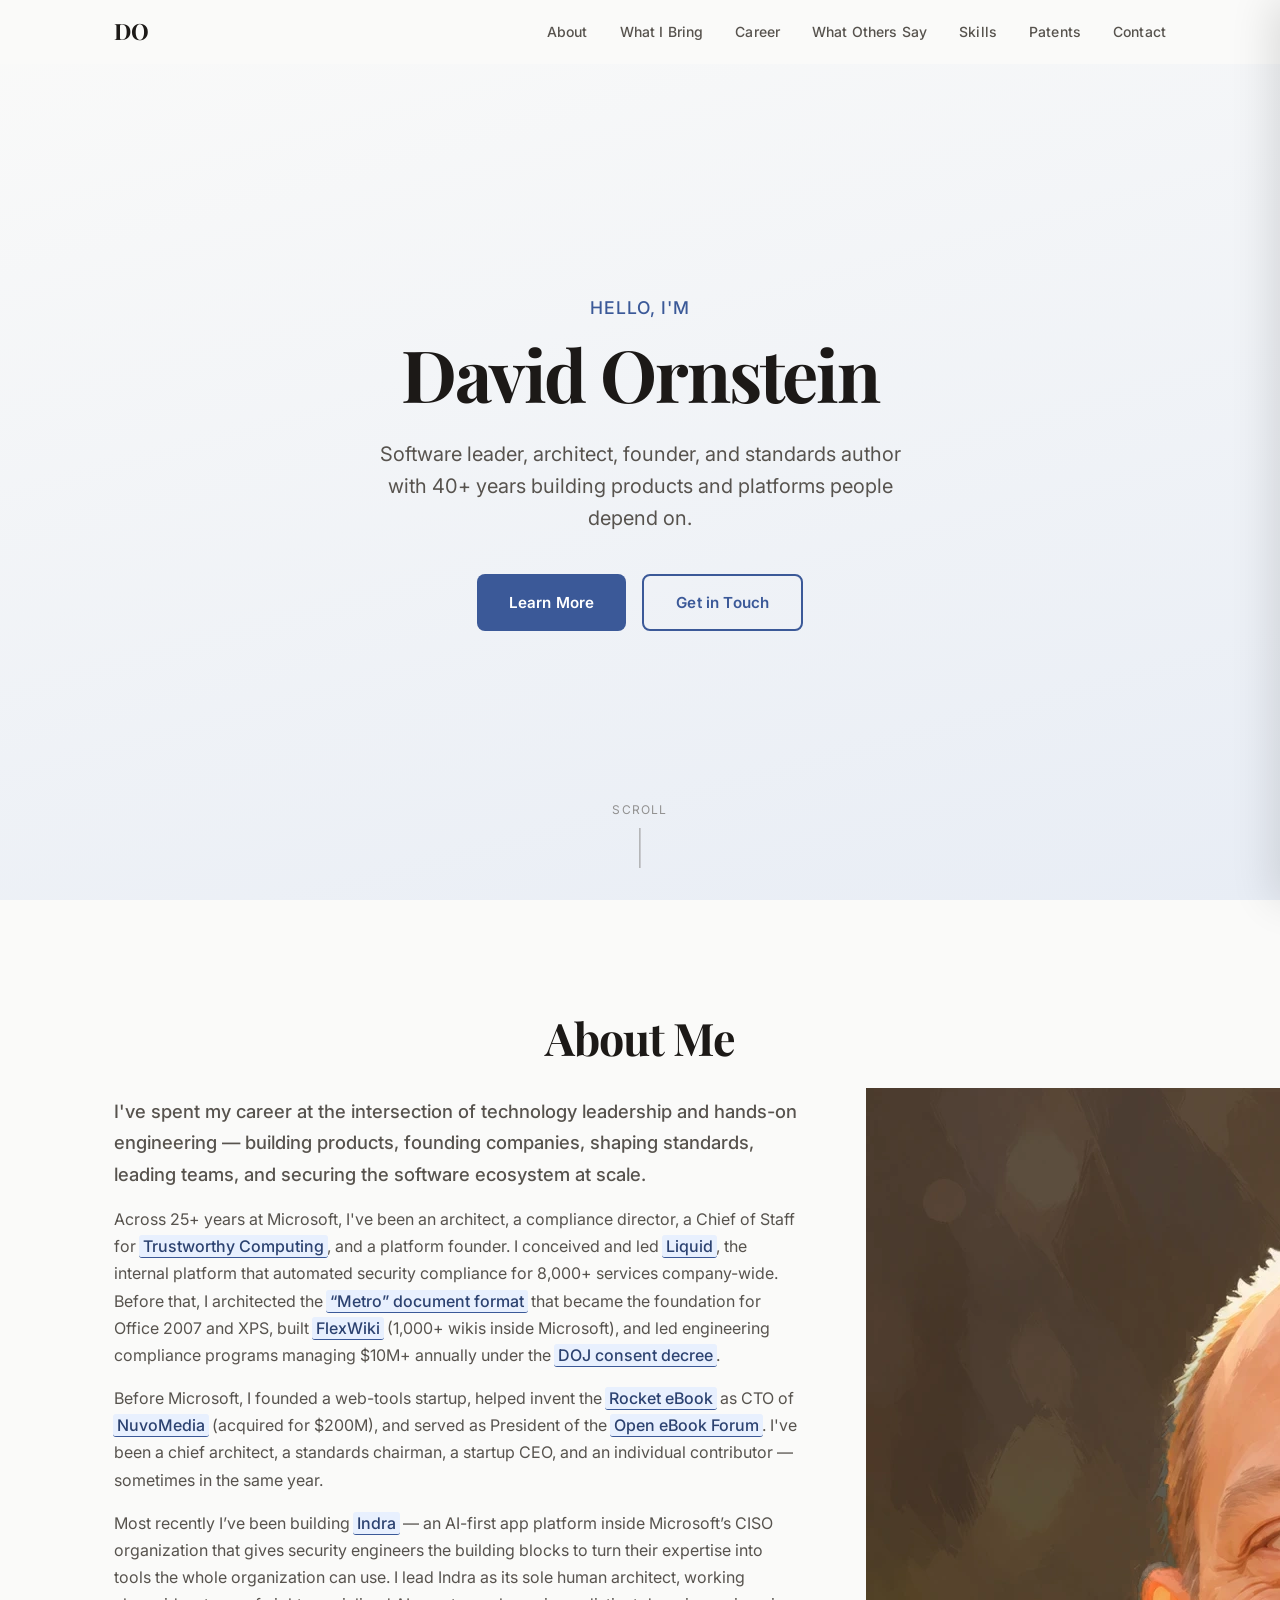
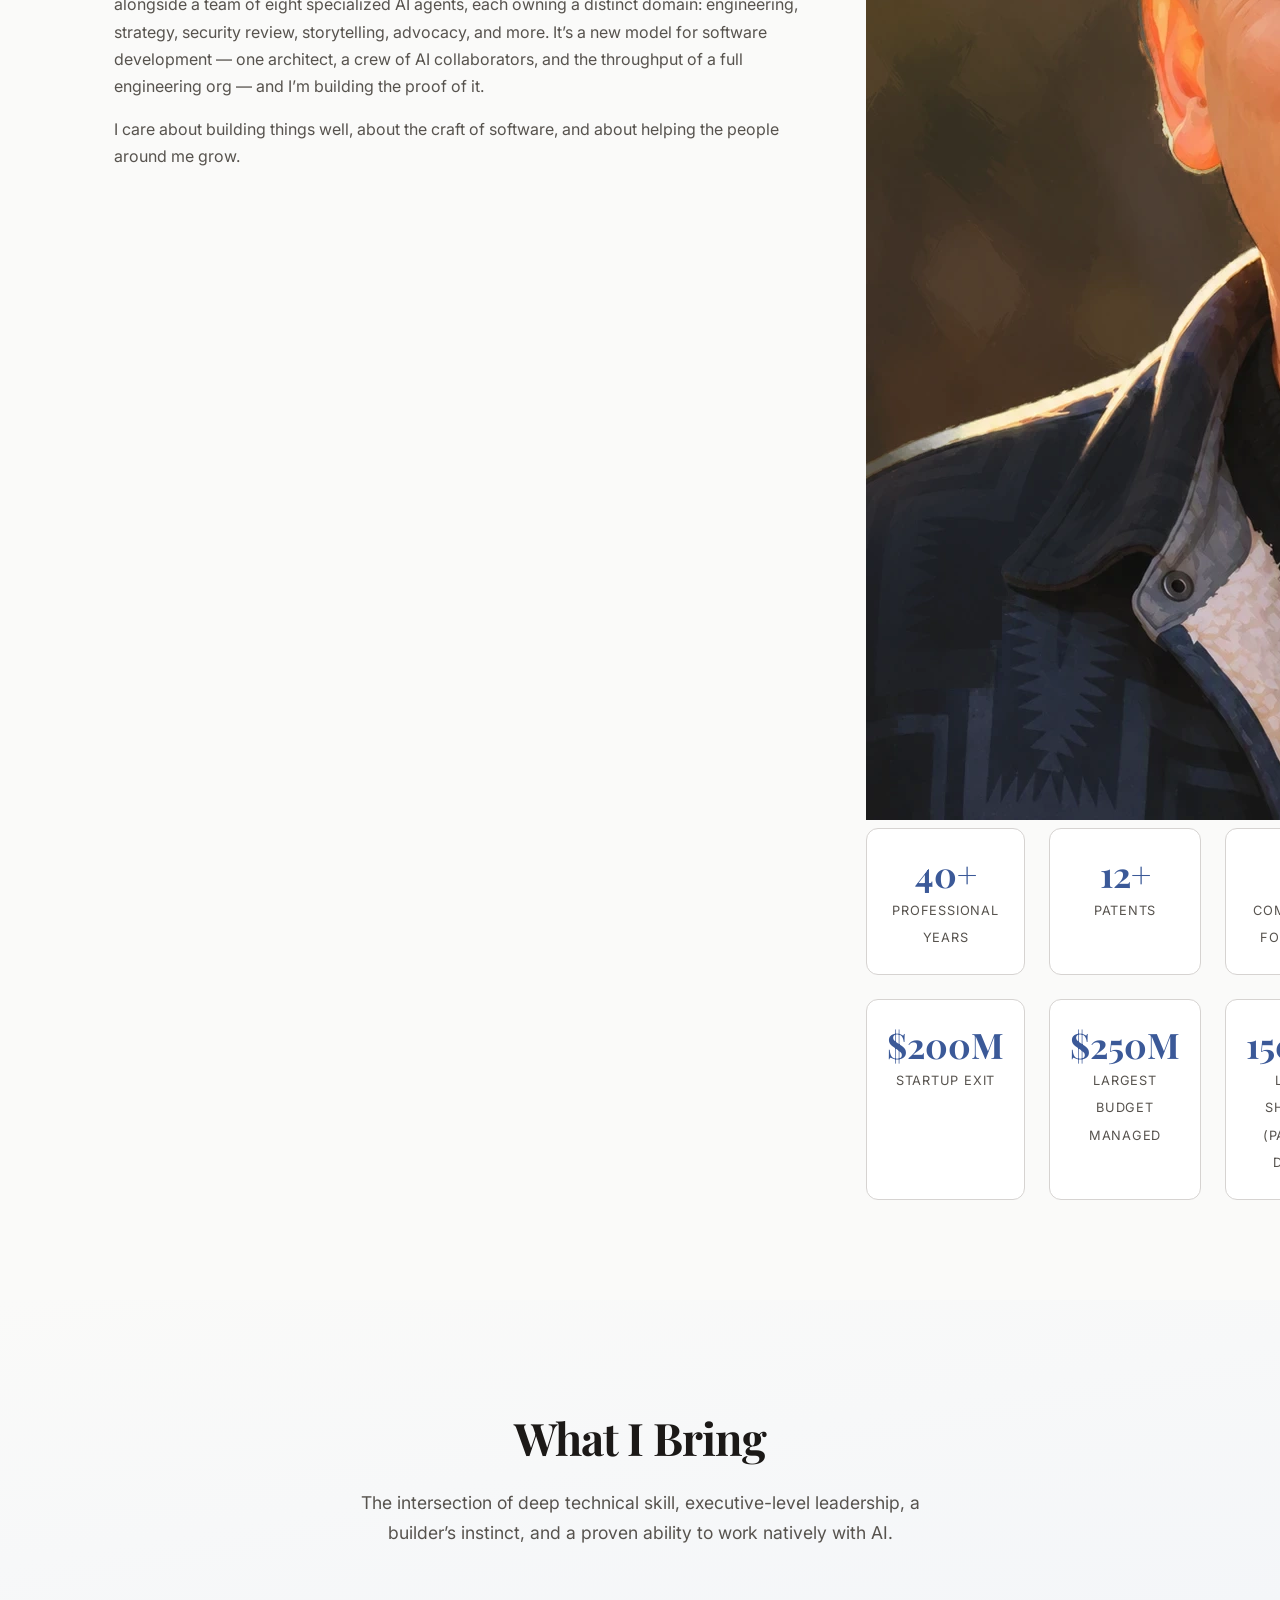
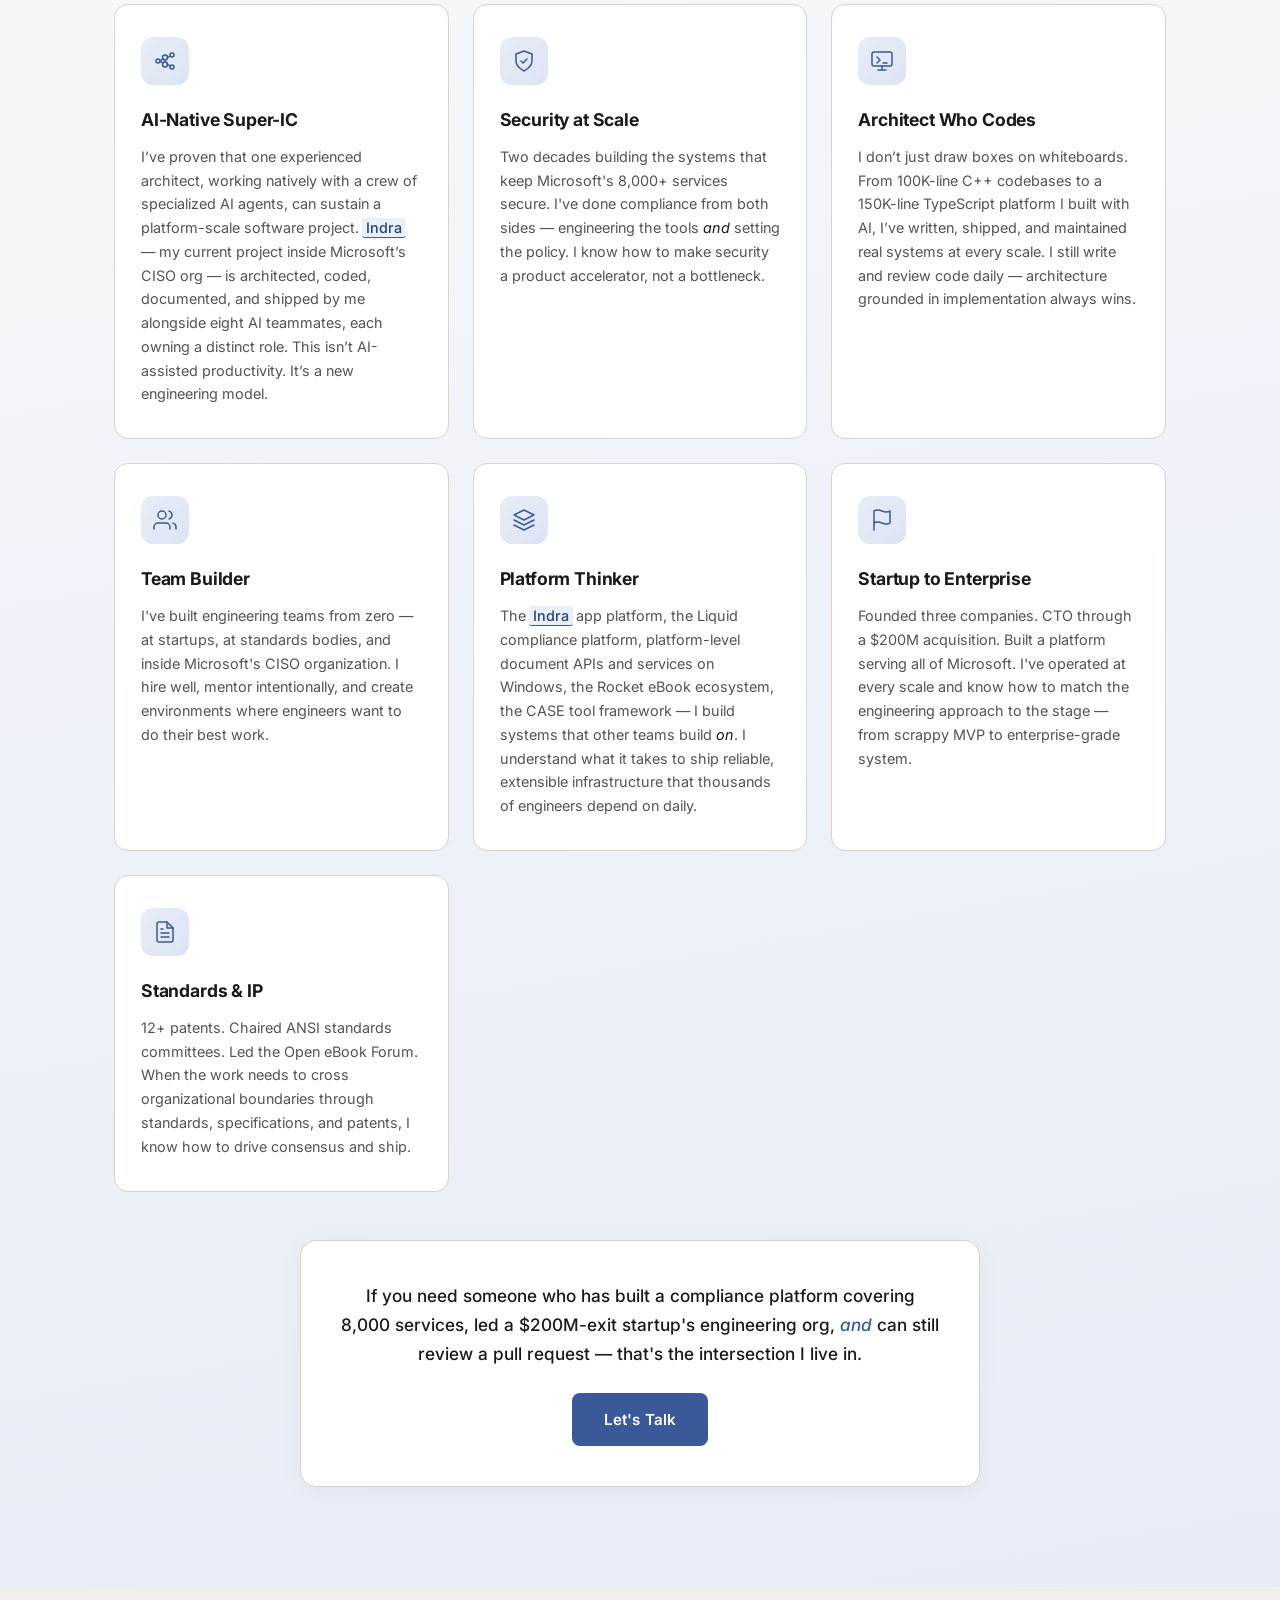
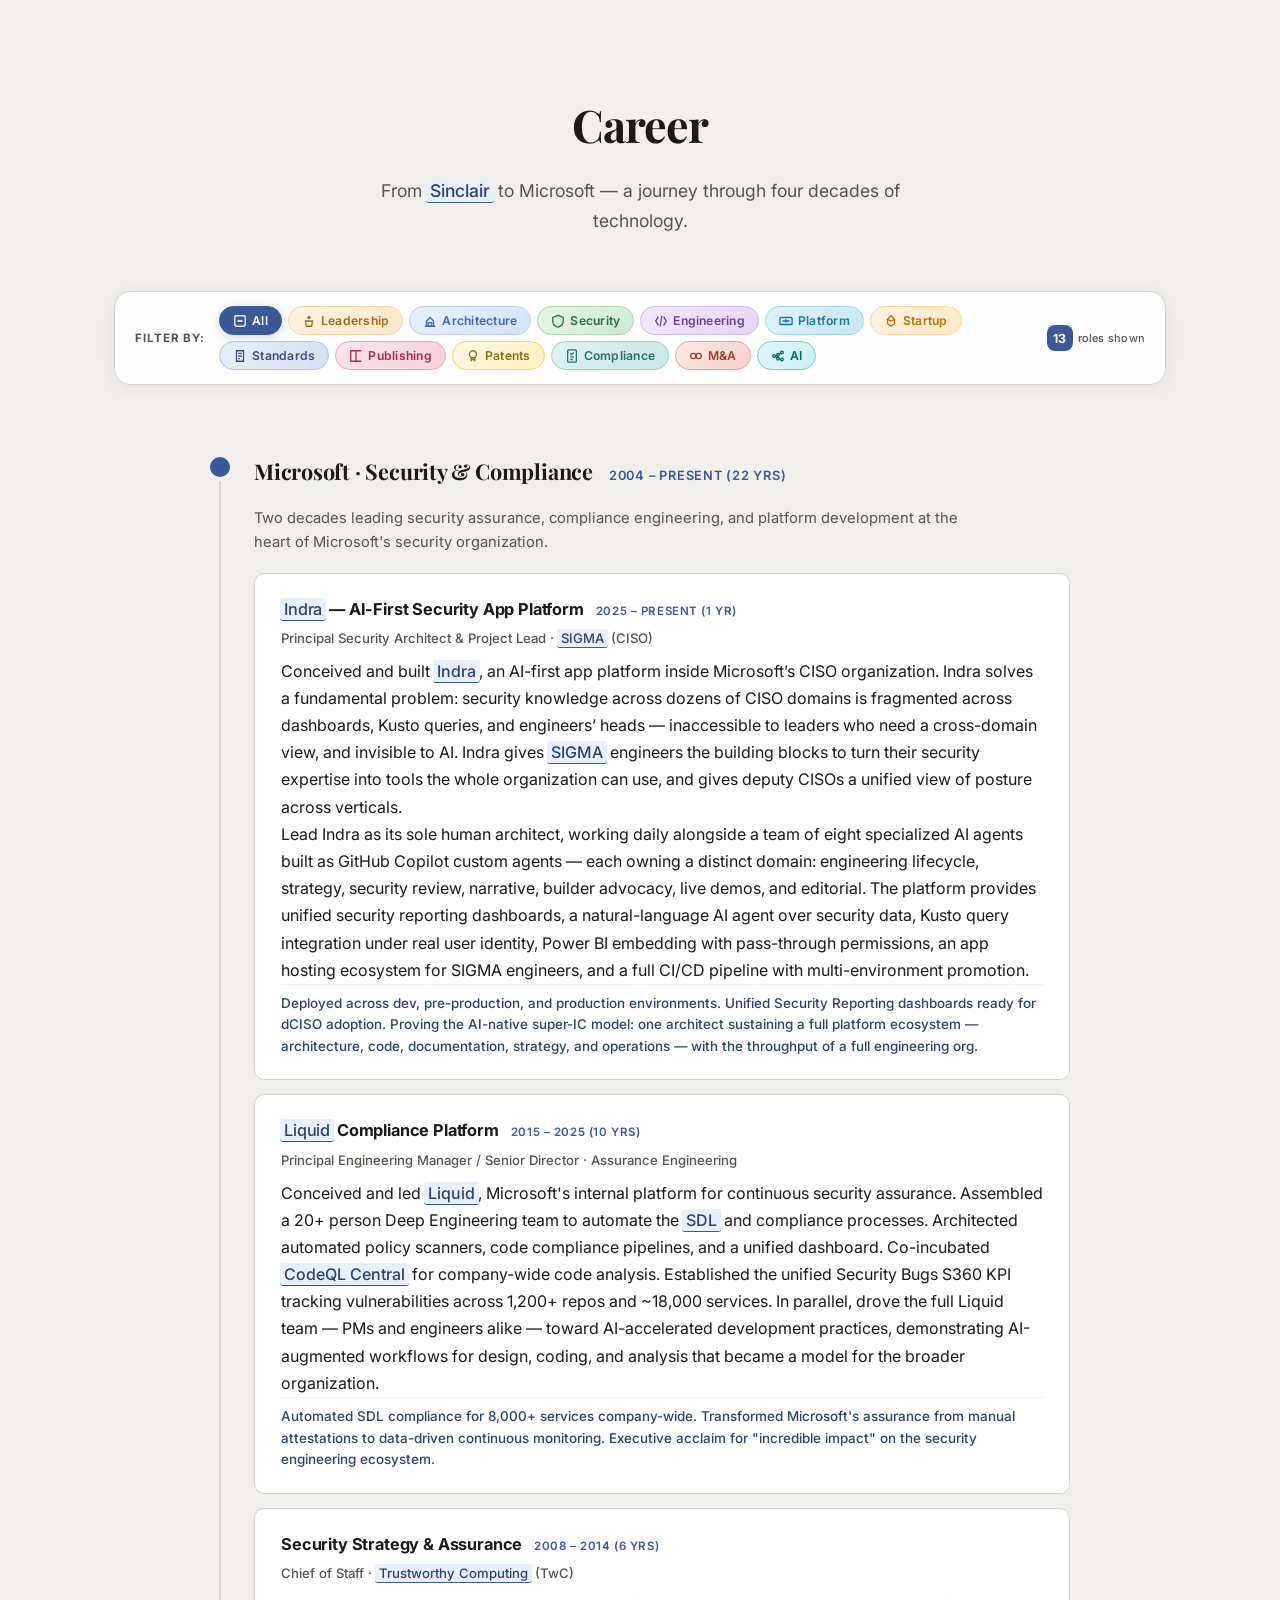
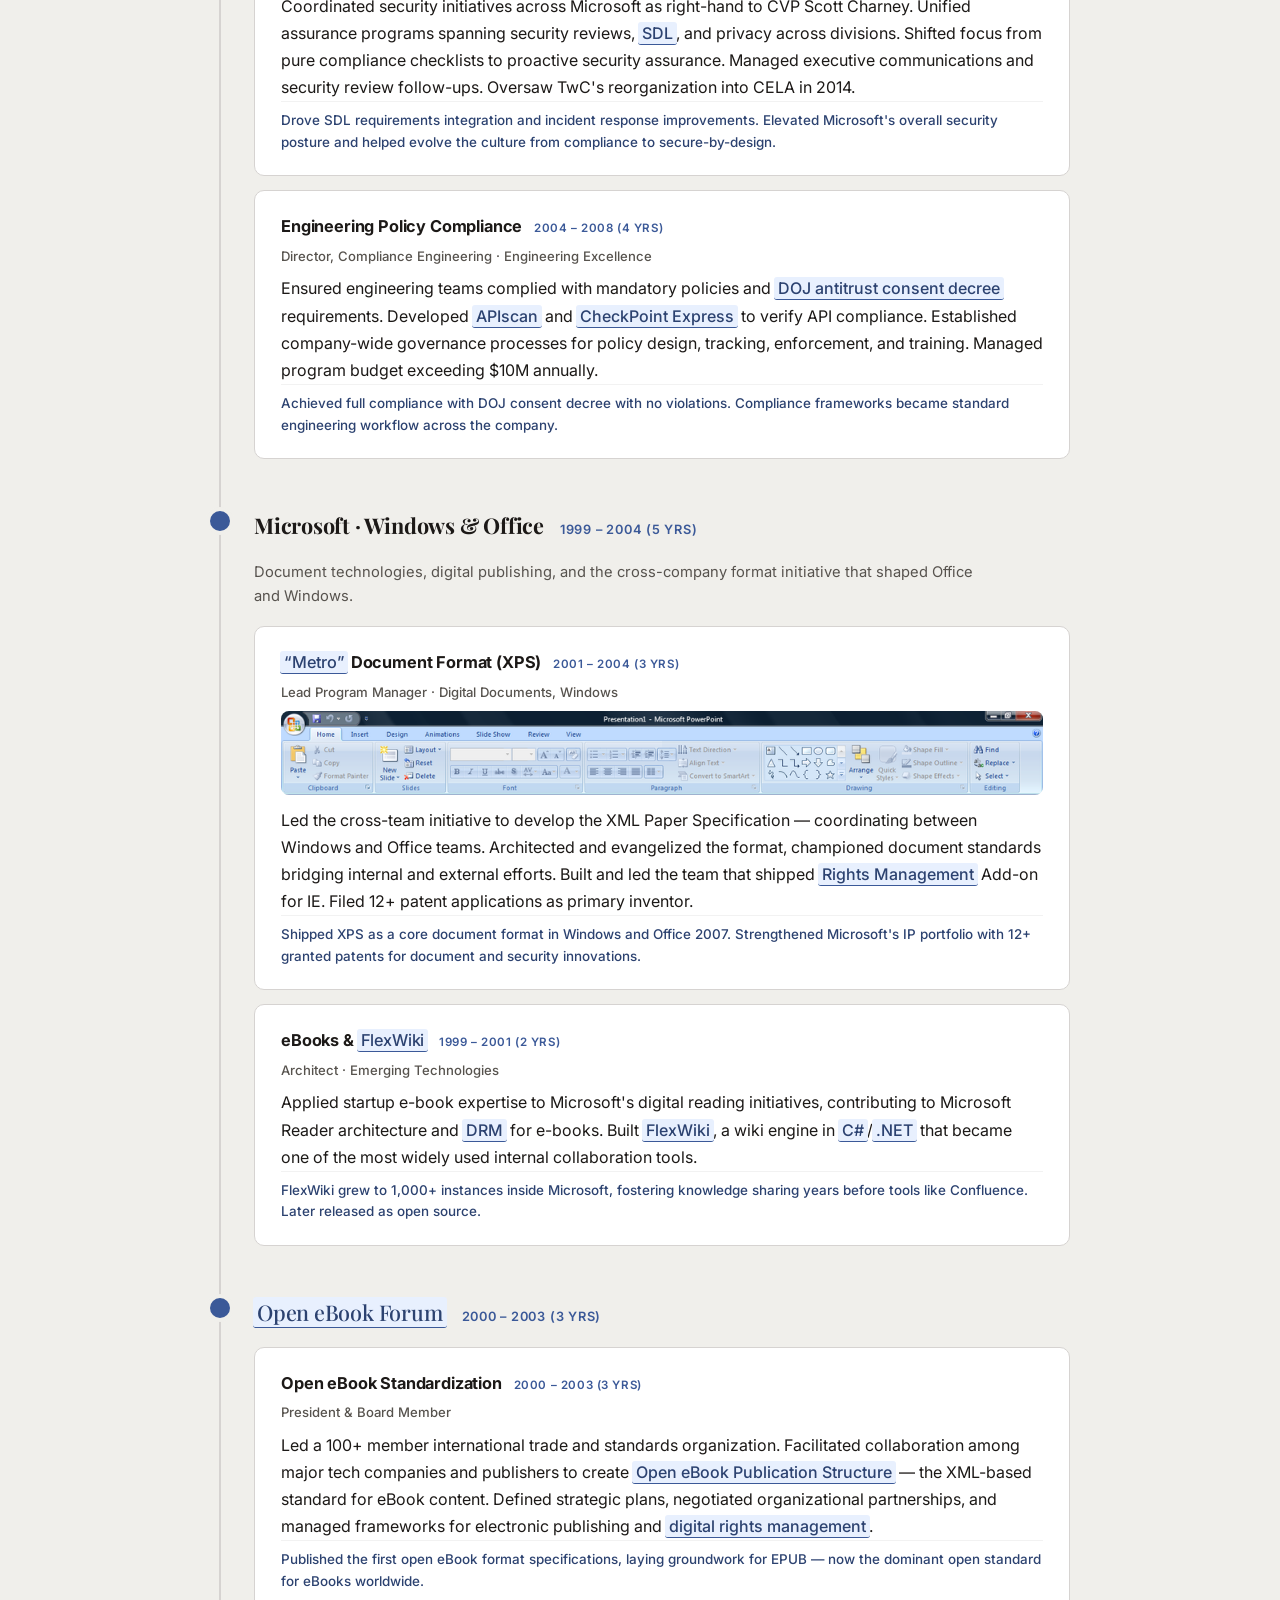
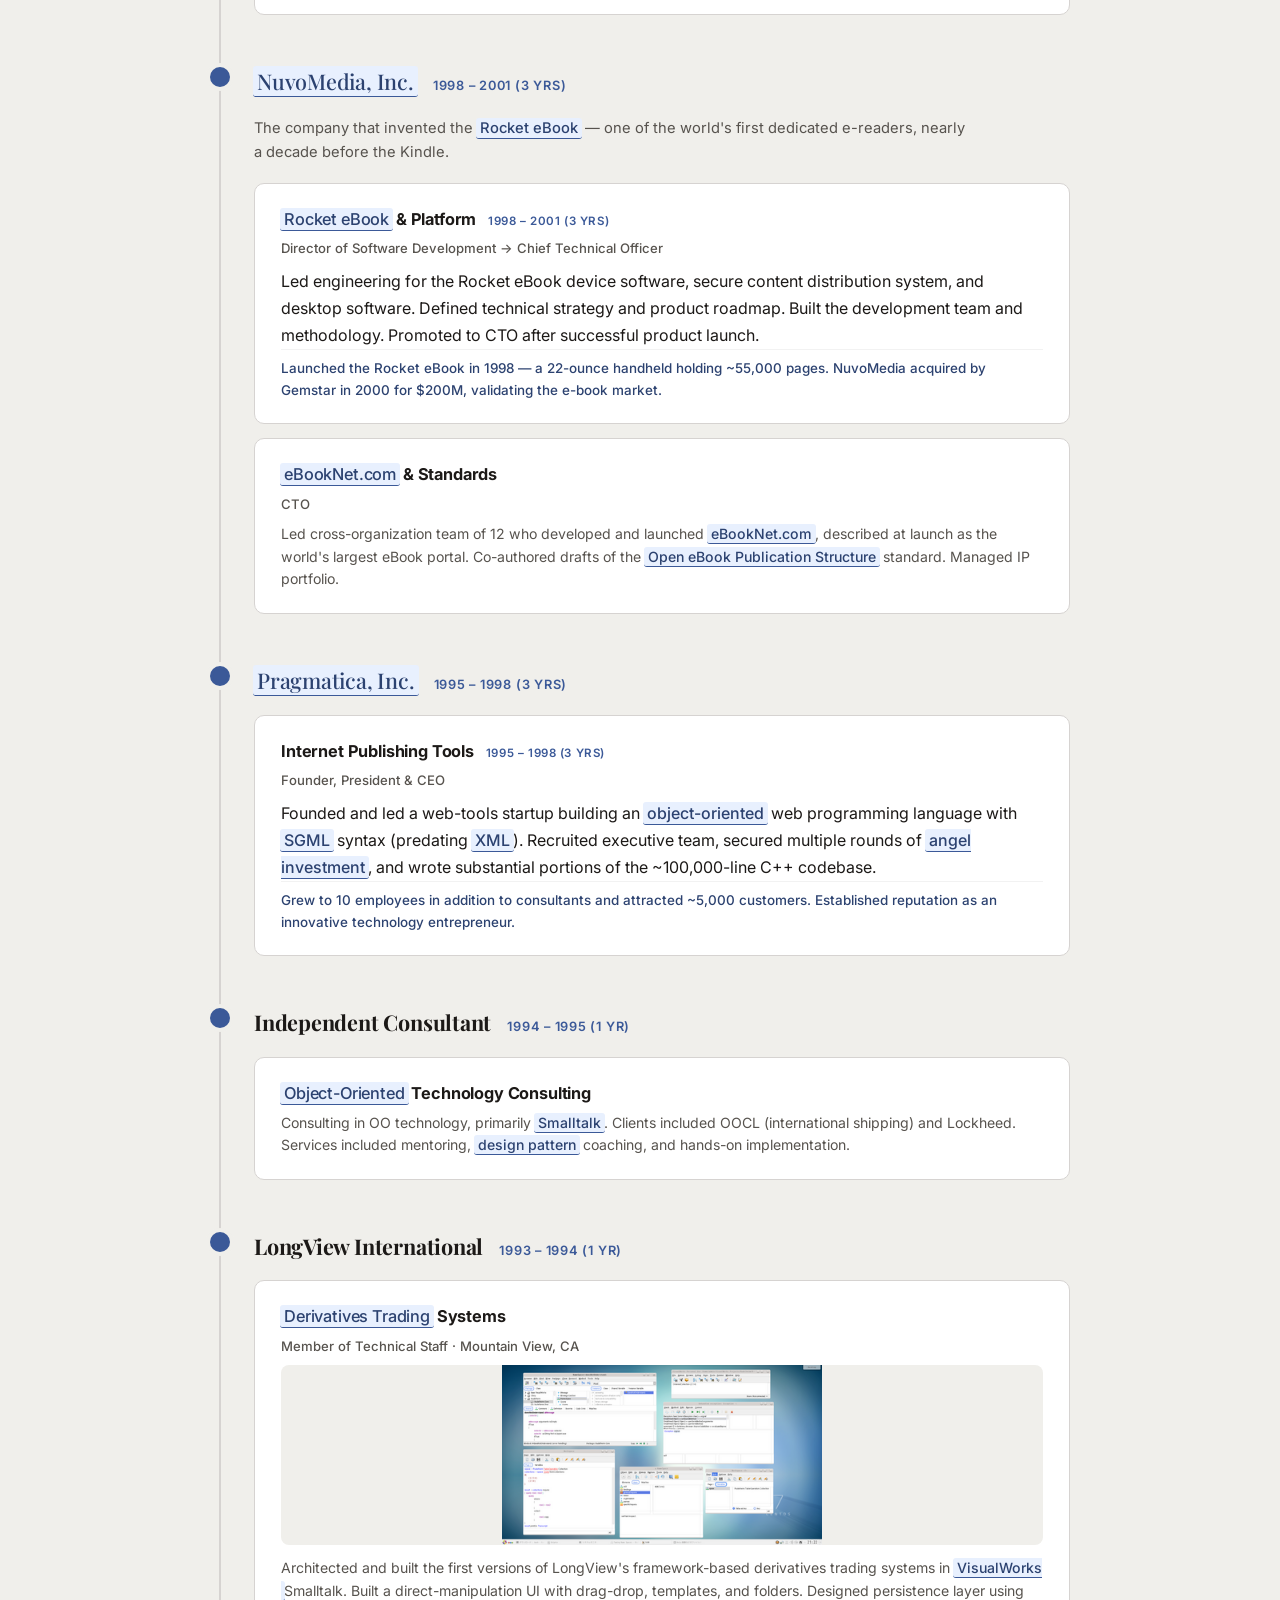
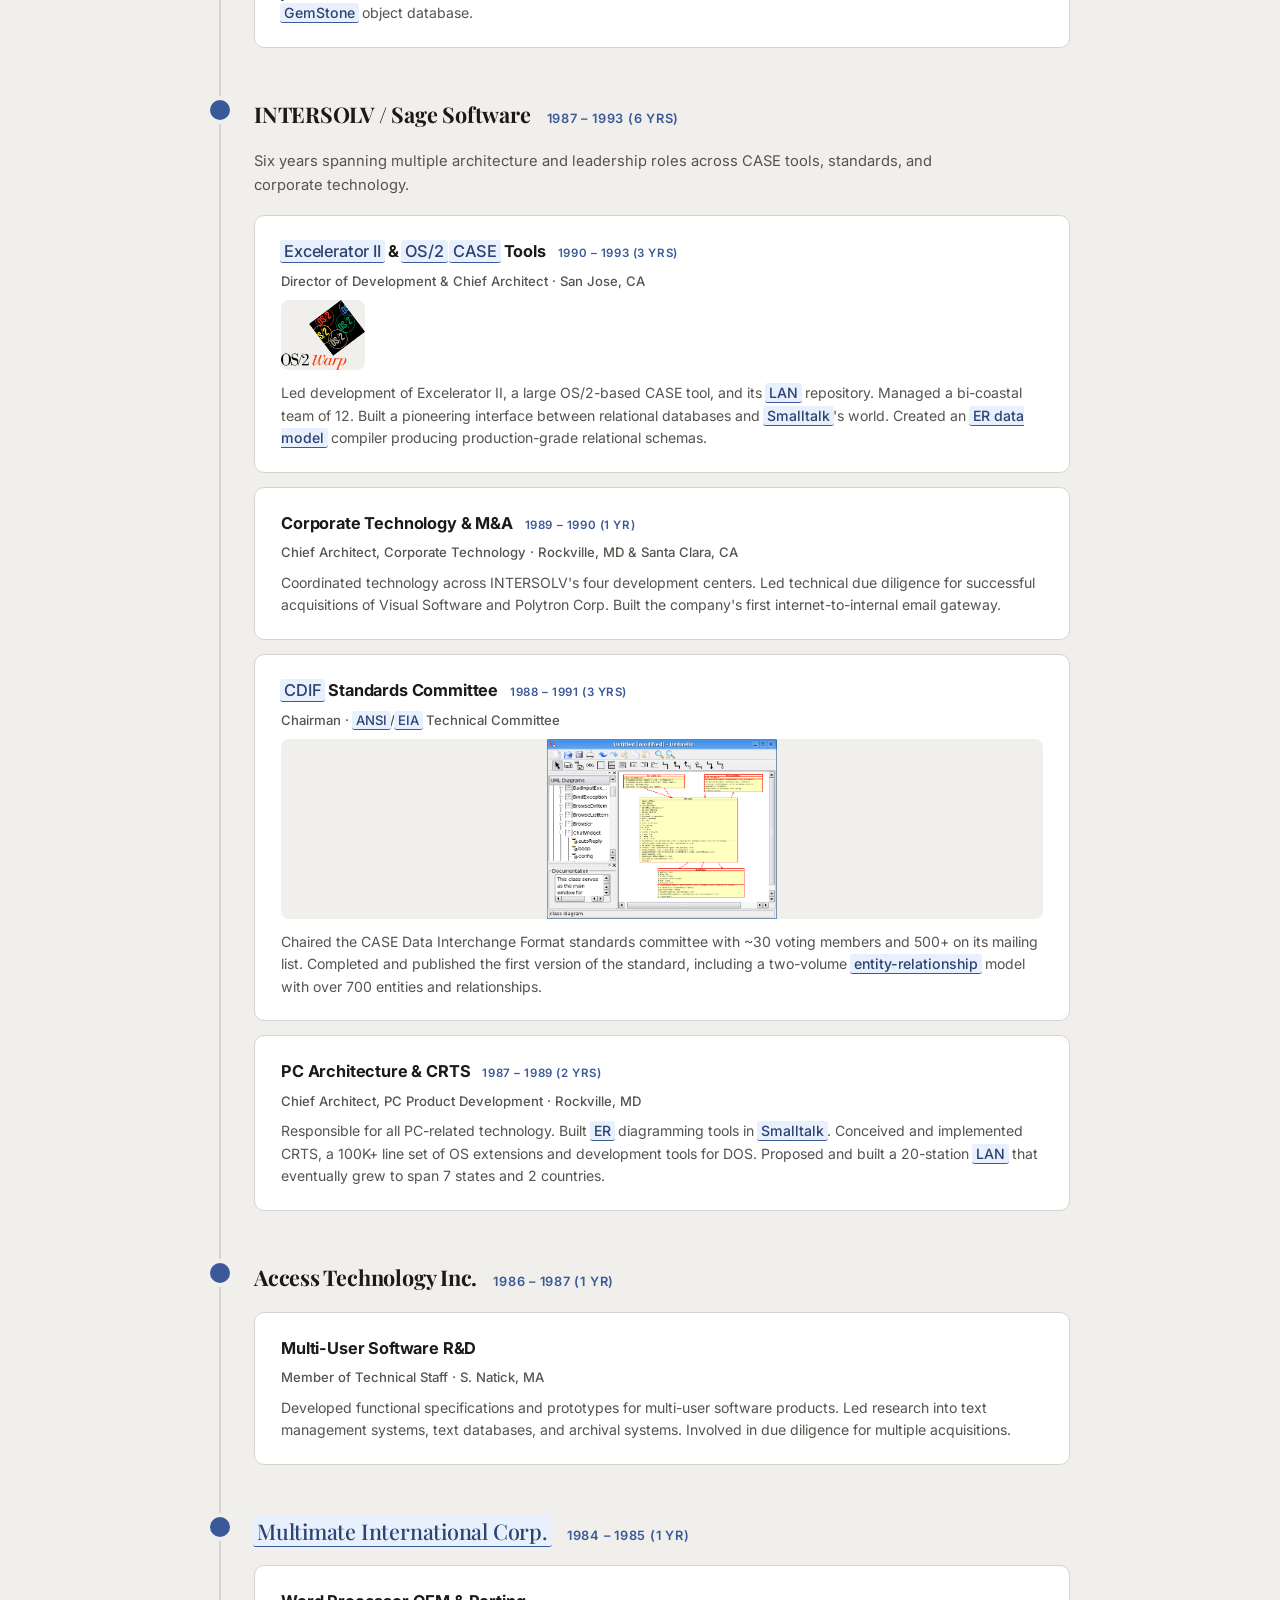
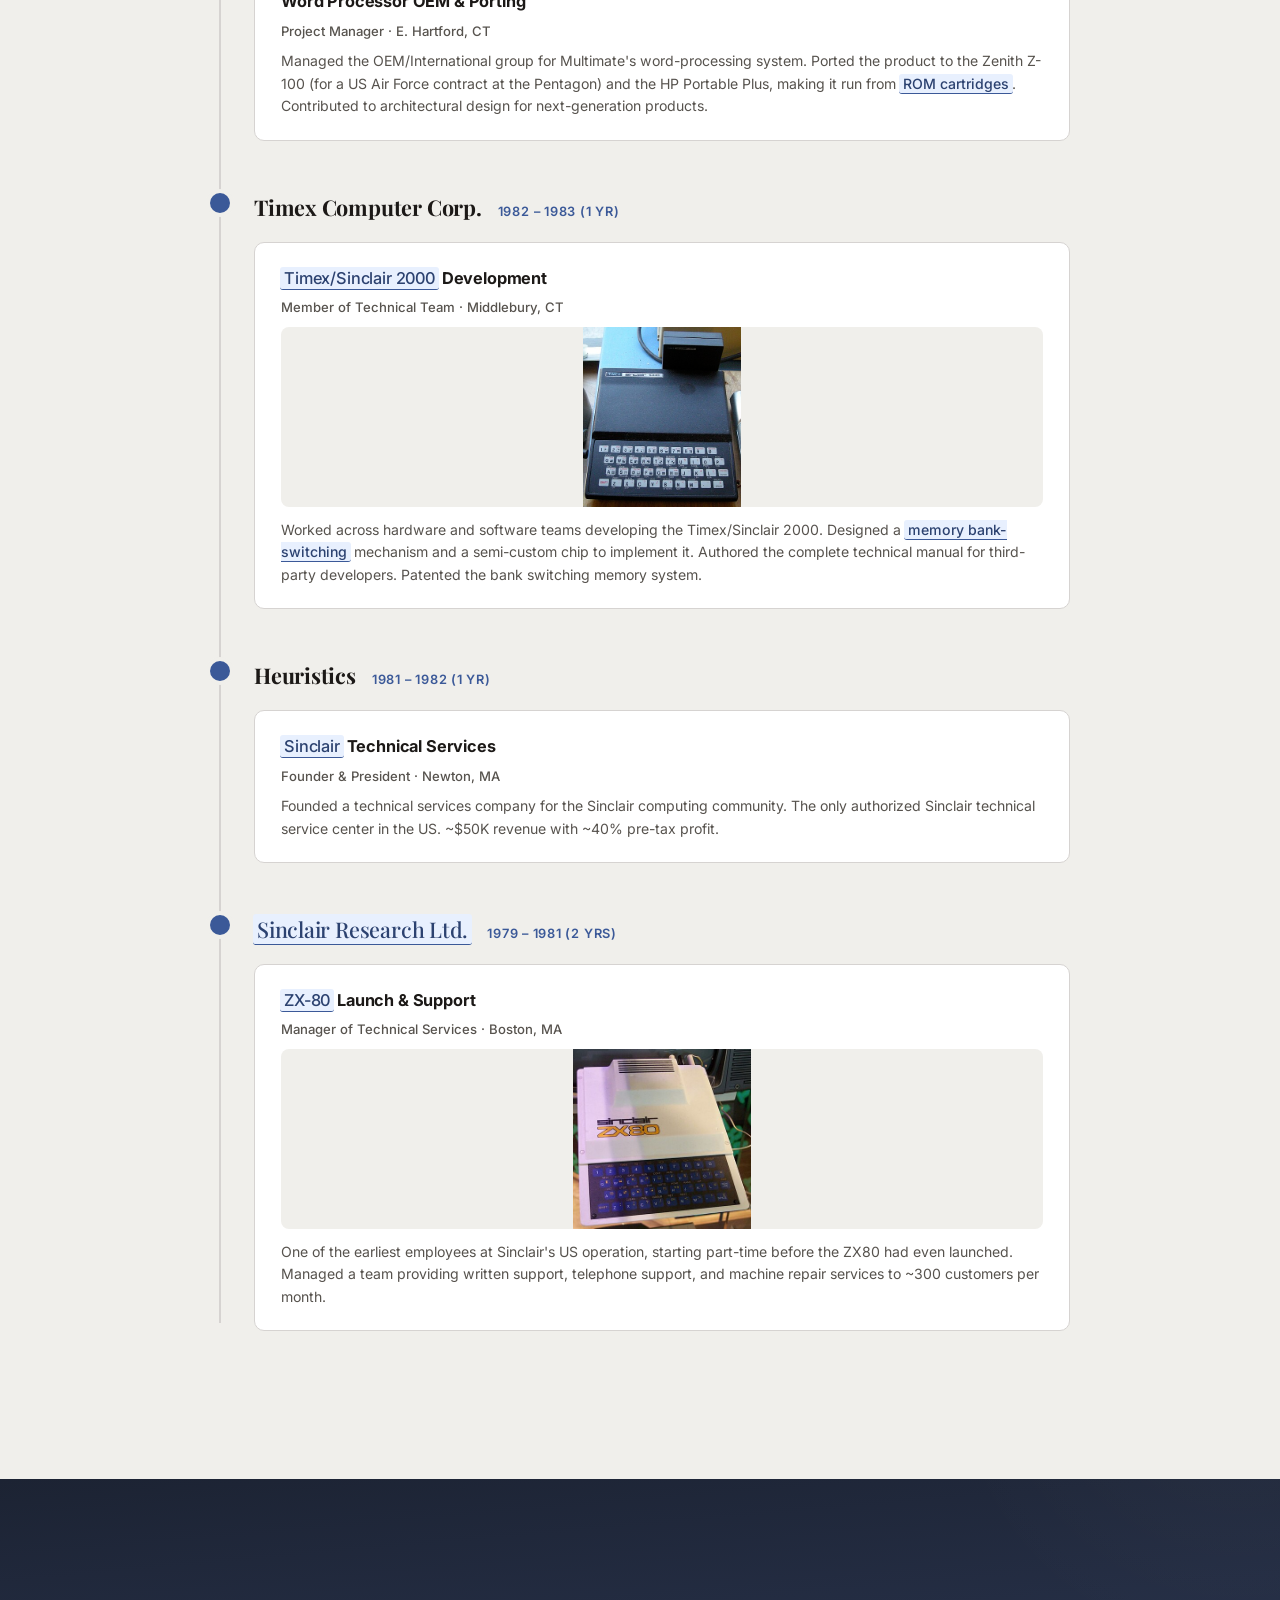
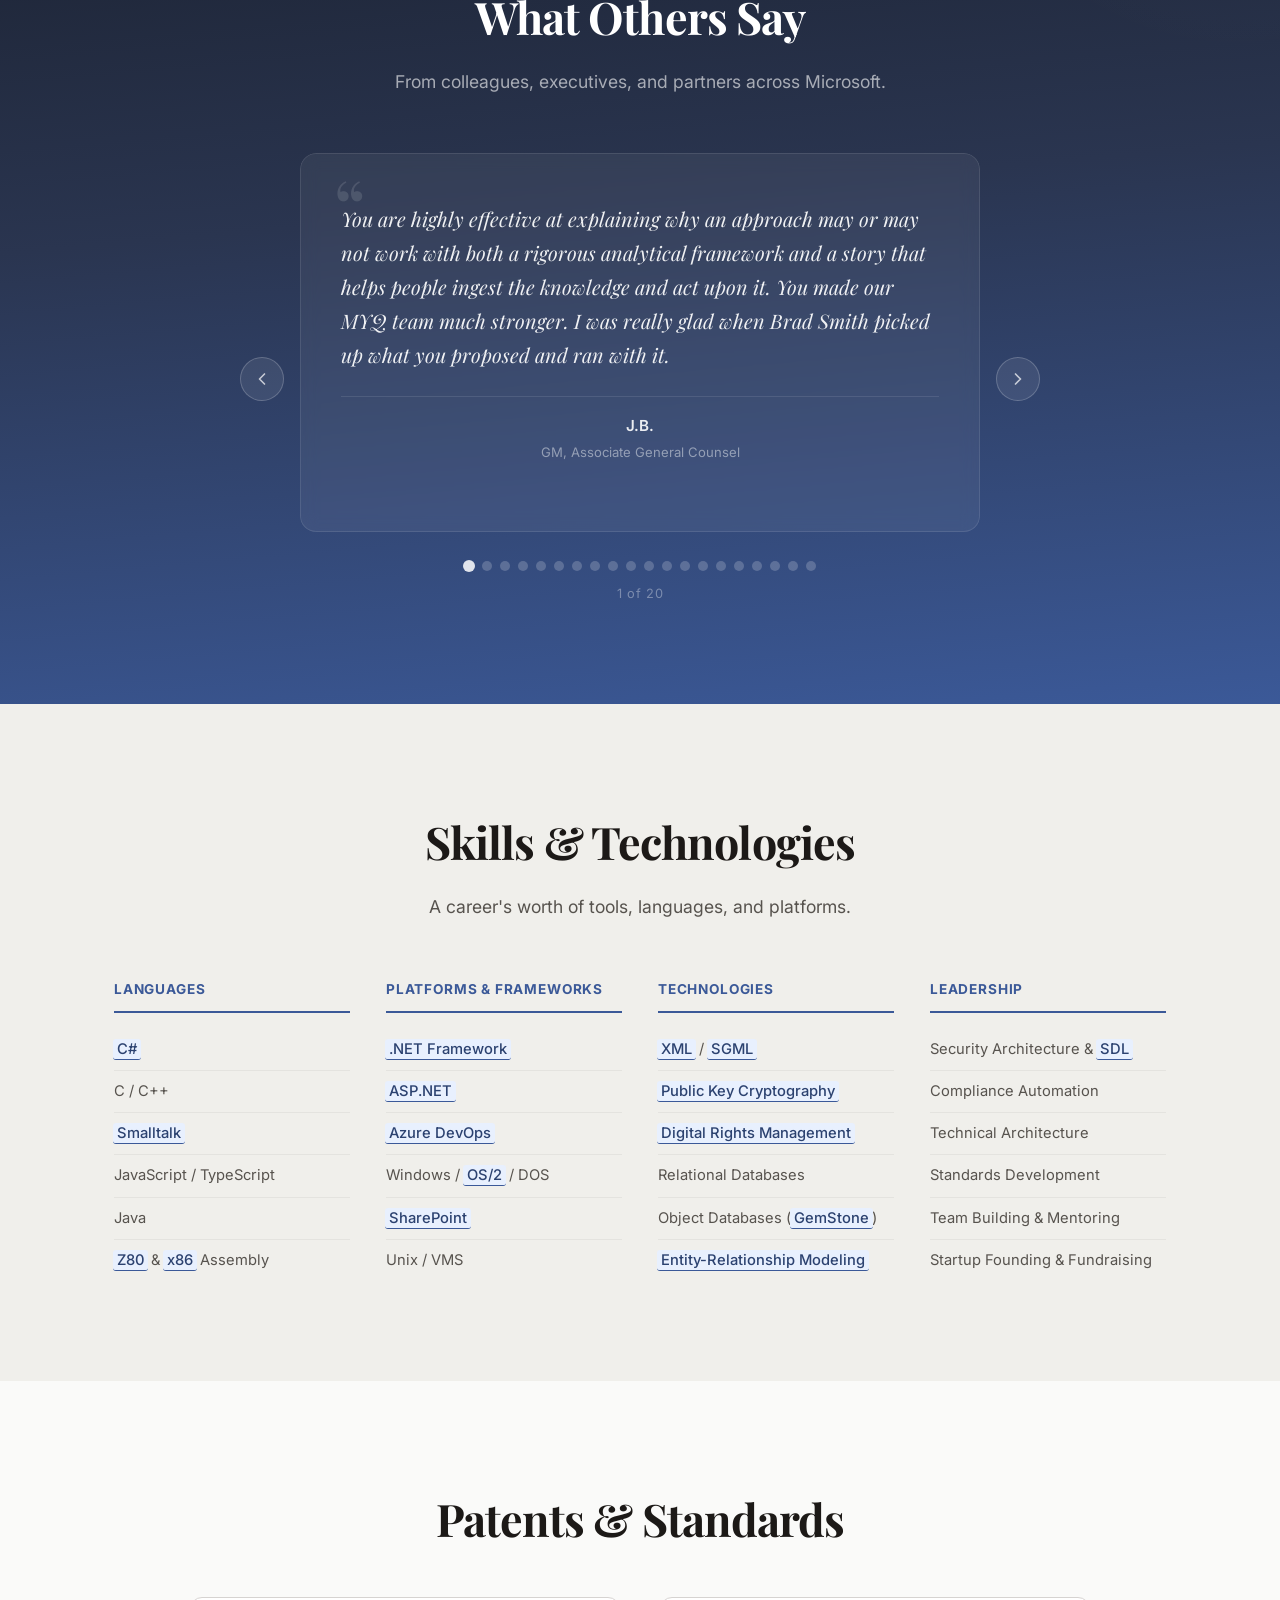
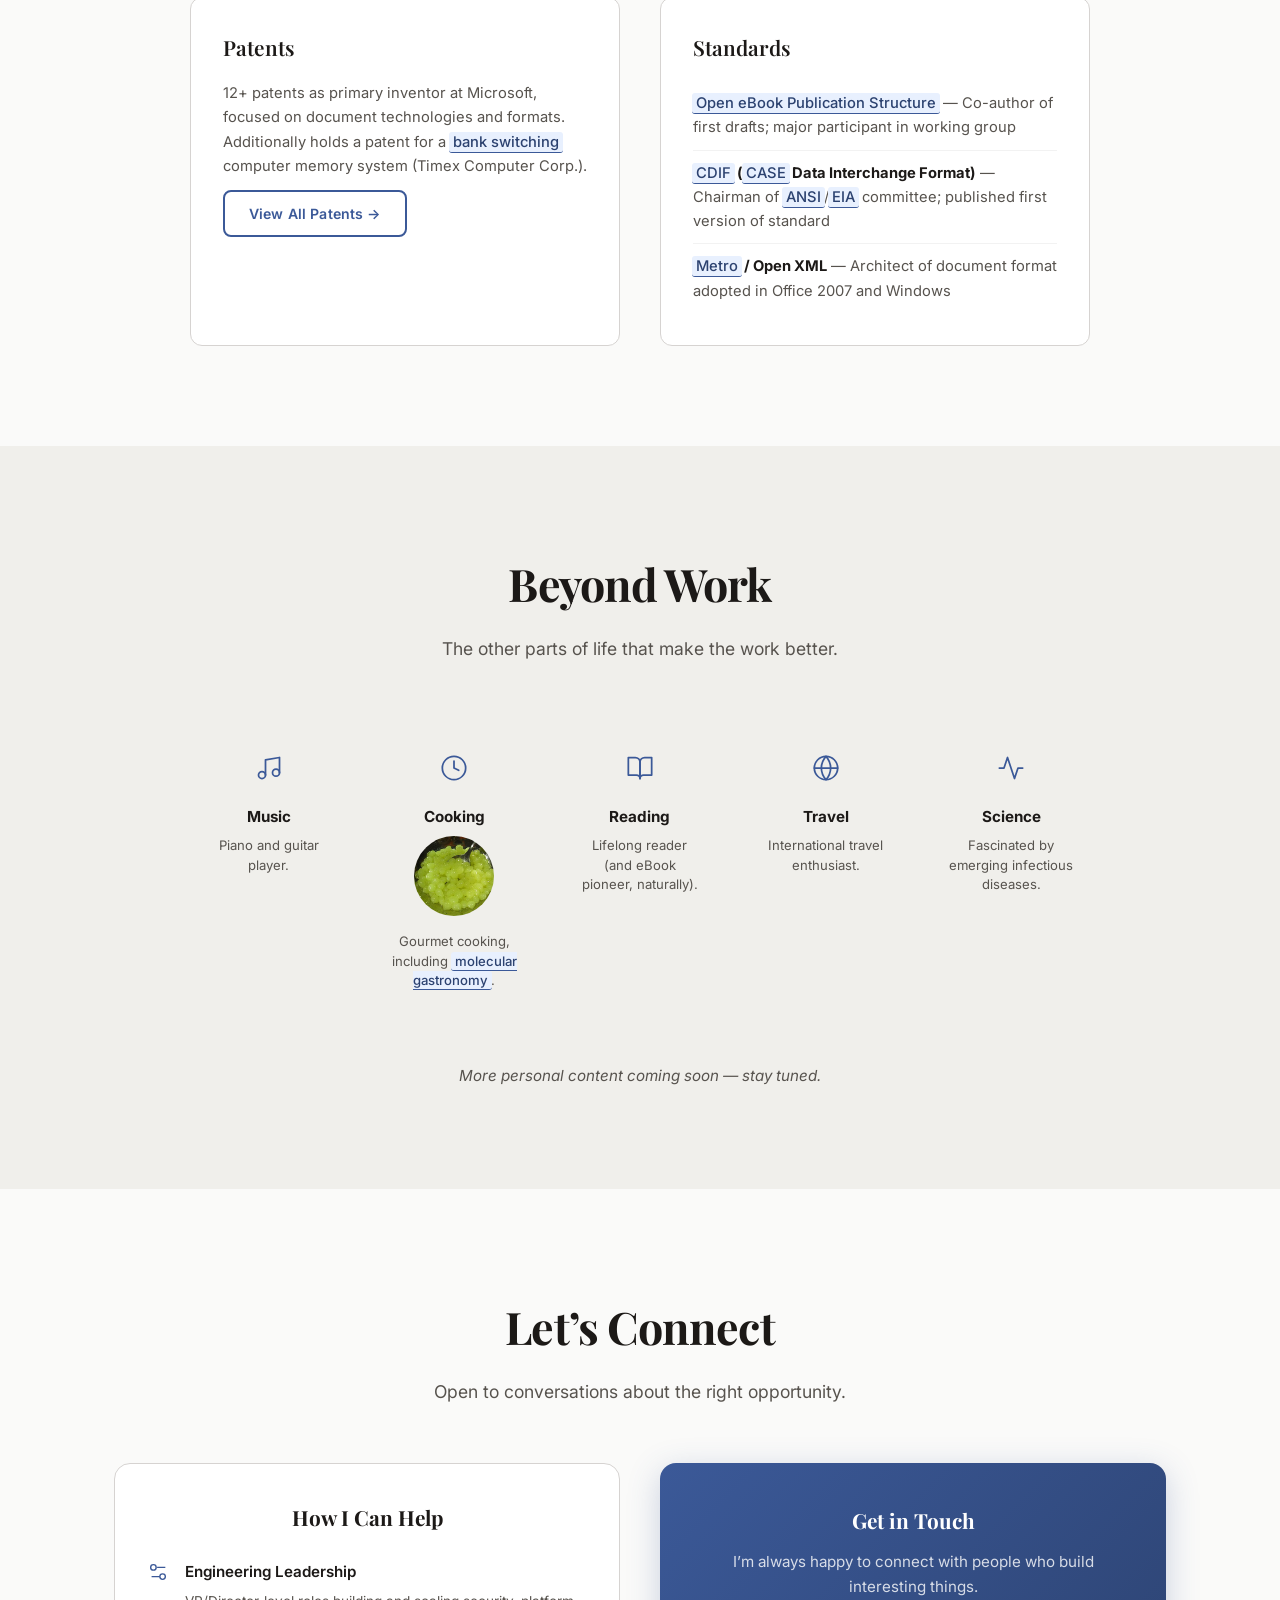
==== commit 2b979d1a: "Cache-bust CSS/JS to fix stale-stylesheet layout Returning visitors could load the new markup with a" ====
--- a/index.html
+++ b/index.html
@@ -4,7 +4,7 @@
   <meta charset="UTF-8">
   <meta name="viewport" content="width=device-width, initial-scale=1.0">
   <title>David Ornstein</title>
-  <link rel="stylesheet" href="styles.css">
+  <link rel="stylesheet" href="styles.css?v=2">
   <link rel="preconnect" href="https://fonts.googleapis.com">
   <link rel="preconnect" href="https://fonts.gstatic.com" crossorigin>
   <link href="https://fonts.googleapis.com/css2?family=Inter:wght@300;400;500;600;700&family=Playfair+Display:wght@400;600;700&display=swap" rel="stylesheet">
@@ -55,6 +55,10 @@
           <p>Most recently I&rsquo;ve been building <span class="term" data-term="indra">Indra</span> &mdash; an AI-first app platform inside Microsoft&rsquo;s CISO organization that gives security engineers the building blocks to turn their expertise into tools the whole organization can use. I lead Indra as its sole human architect, working alongside a team of eight specialized AI agents, each owning a distinct domain: engineering, strategy, security review, storytelling, advocacy, and more. It&rsquo;s a new model for software development &mdash; one architect, a crew of AI collaborators, and the throughput of a full engineering org &mdash; and I&rsquo;m building the proof of it.</p>
           <p>I care about building things well, about the craft of software, and about helping the people around me grow.</p>
         </div>
+        <aside class="about-side">
+        <figure class="about-portrait">
+          <img src="media/david-ornstein.webp" alt="Portrait of David Ornstein" width="1065" height="1332" loading="lazy">
+        </figure>
         <div class="about-stats">
           <div class="stat" data-term="stat-years">
             <span class="stat-number">40+</span>
@@ -89,6 +93,7 @@
             <span class="stat-label">Engineers Led</span>
           </div>
         </div>
+        </aside>
       </div>
     </div>
   </section>
@@ -1007,7 +1012,7 @@
     </div>
   </aside>
 
-  <script src="glossary.js"></script>
-  <script src="script.js"></script>
+  <script src="glossary.js?v=2"></script>
+  <script src="script.js?v=2"></script>
 </body>
 </html>
